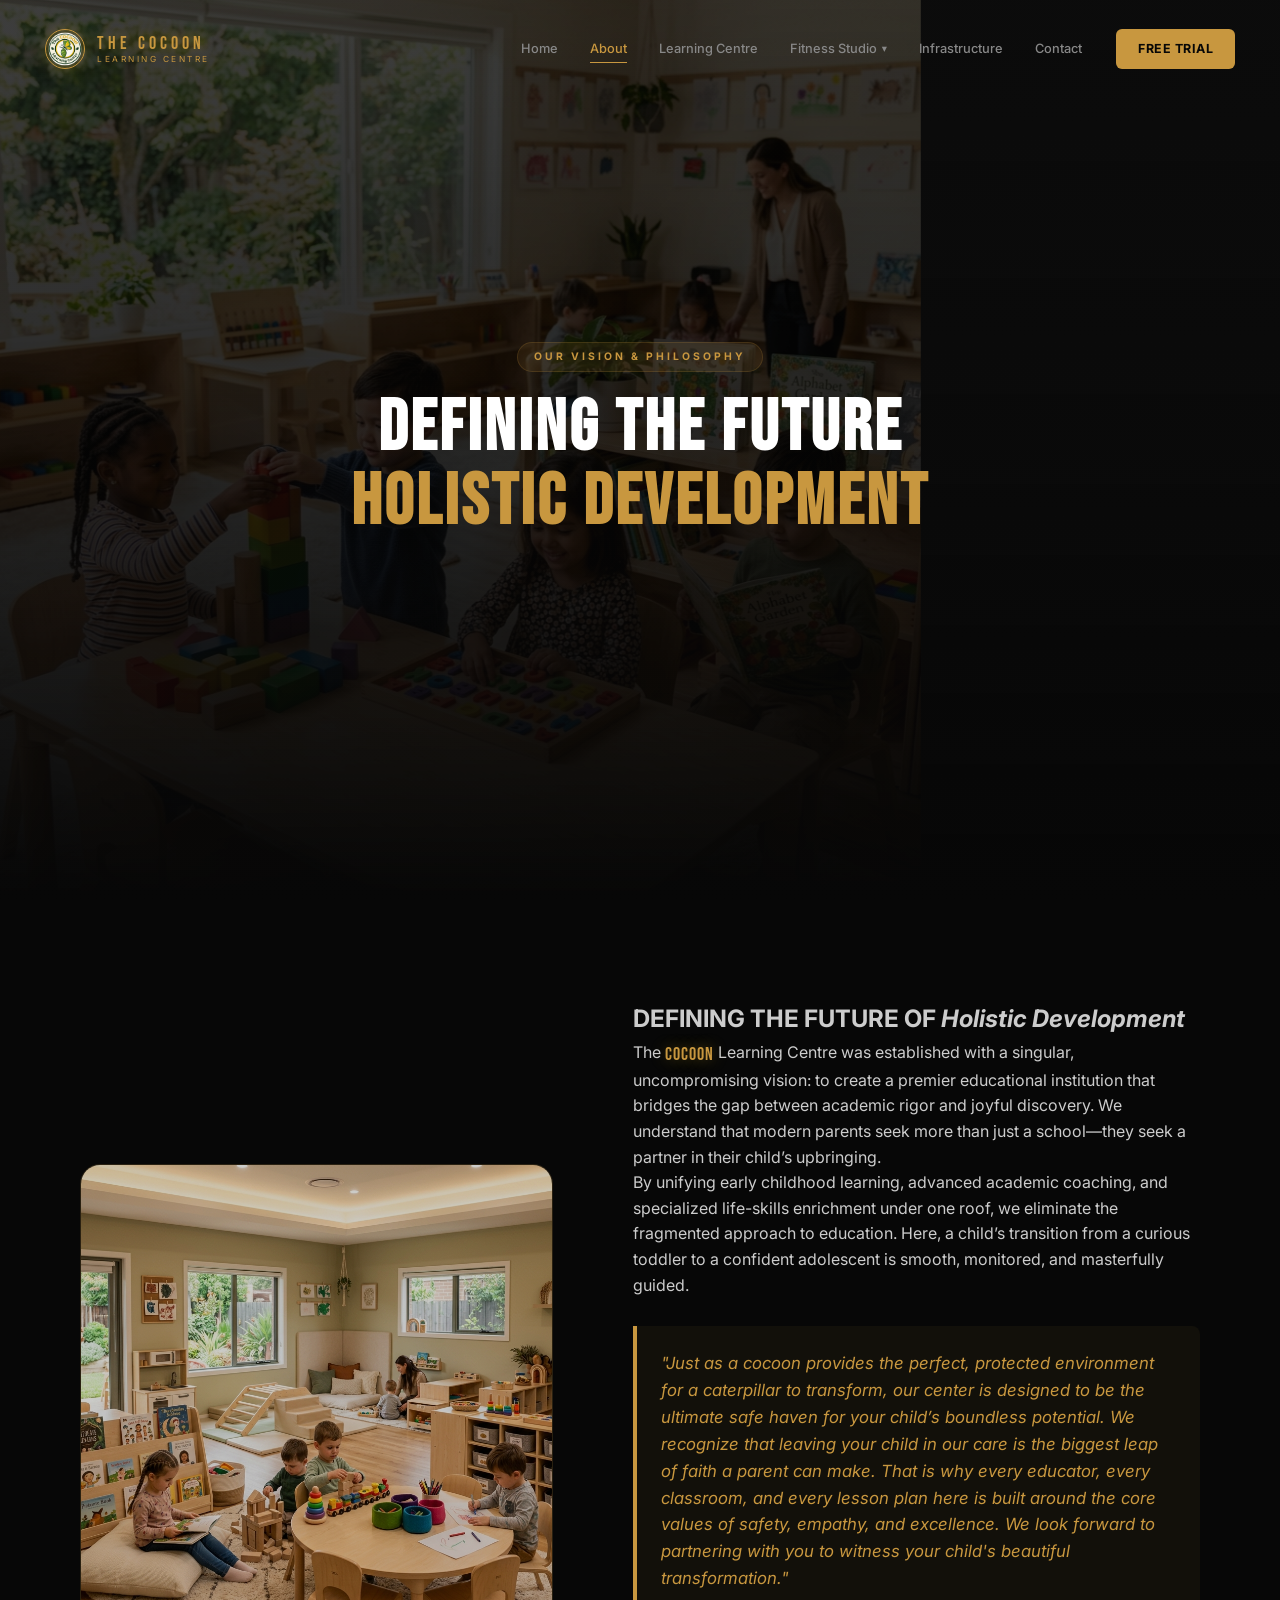
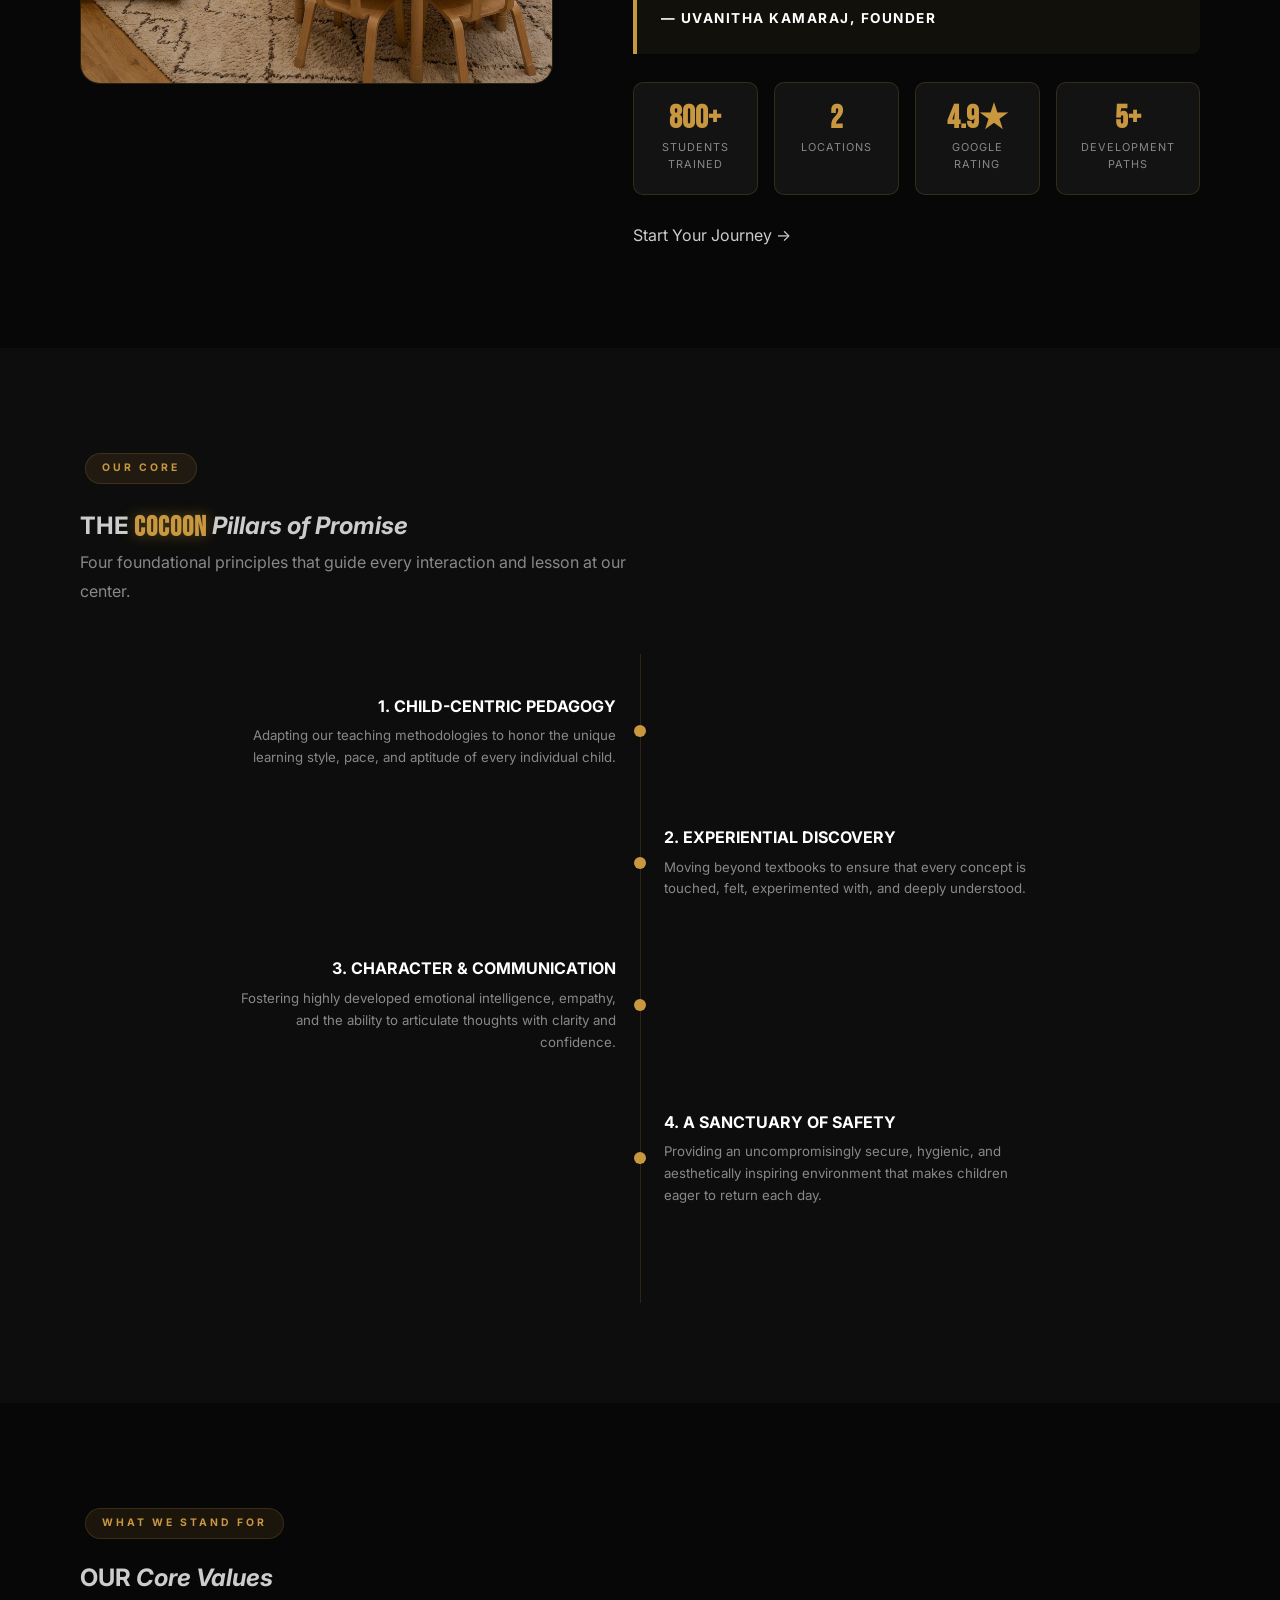
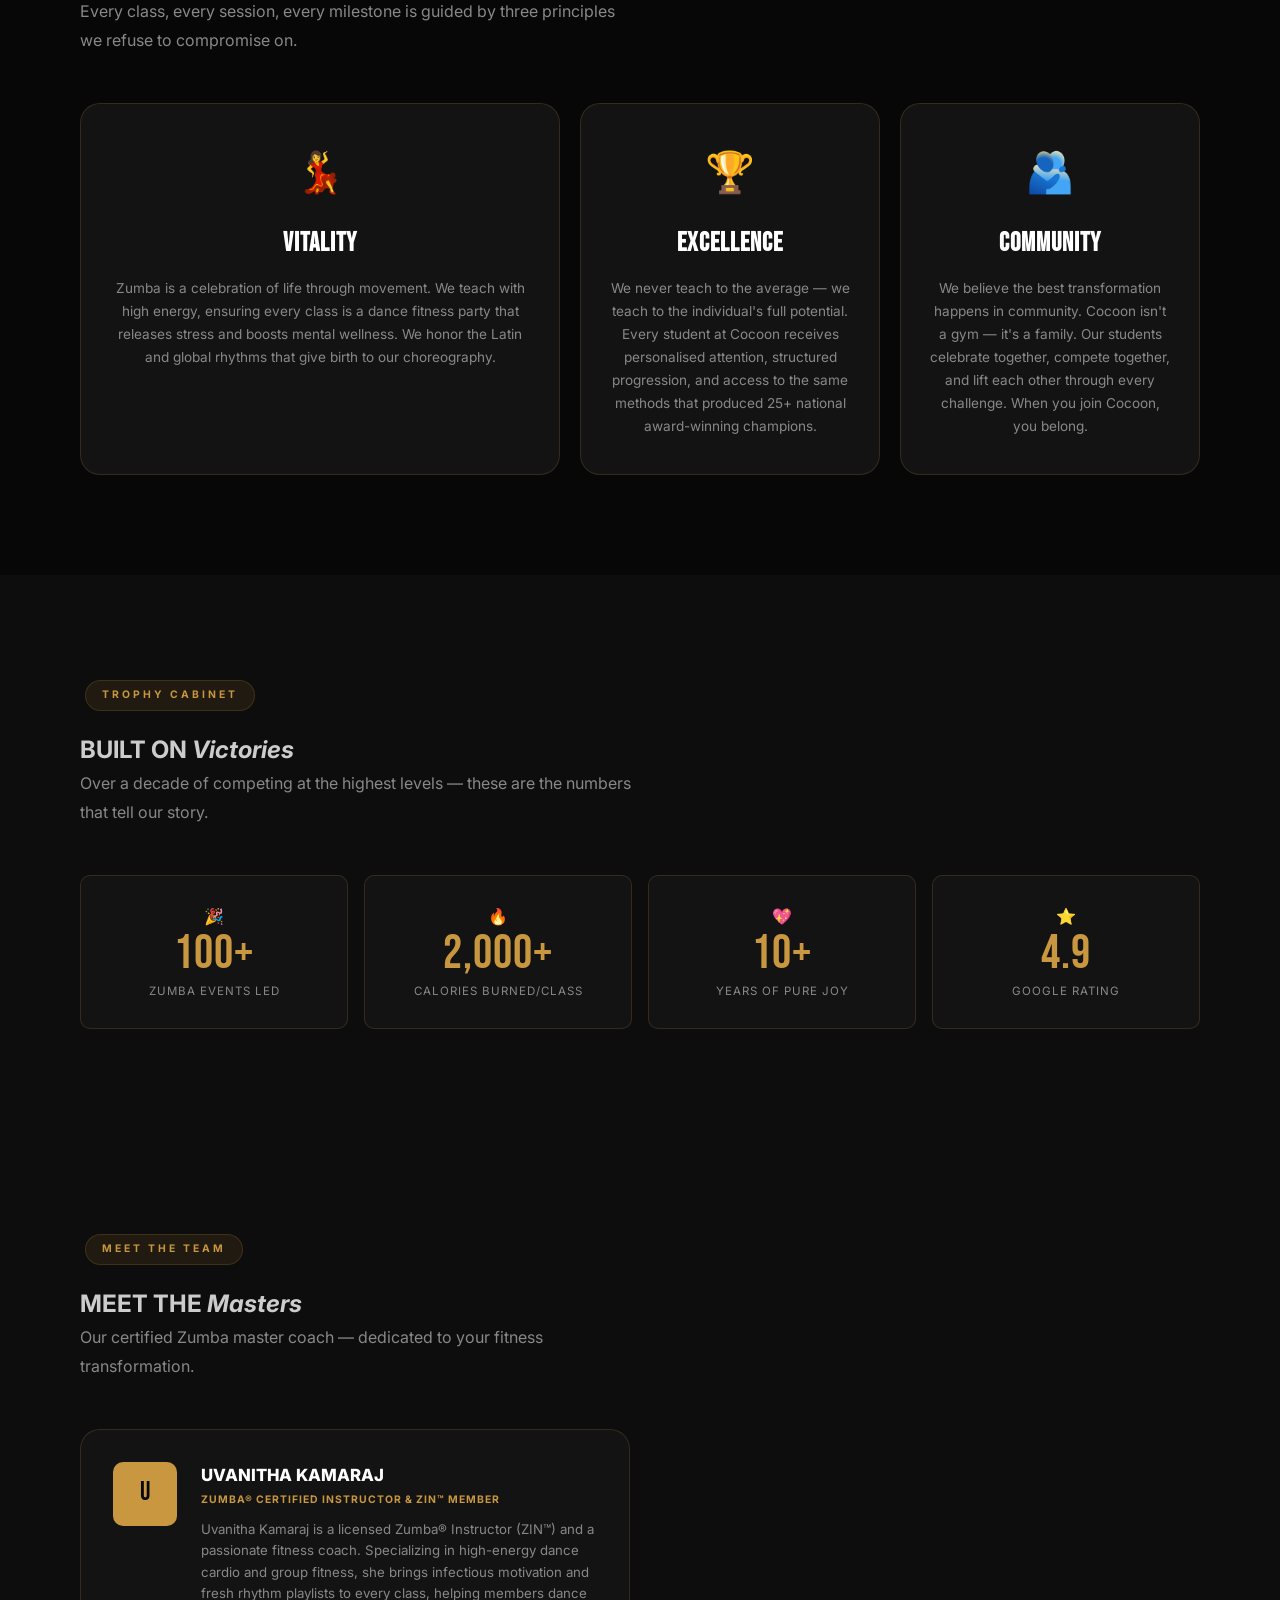
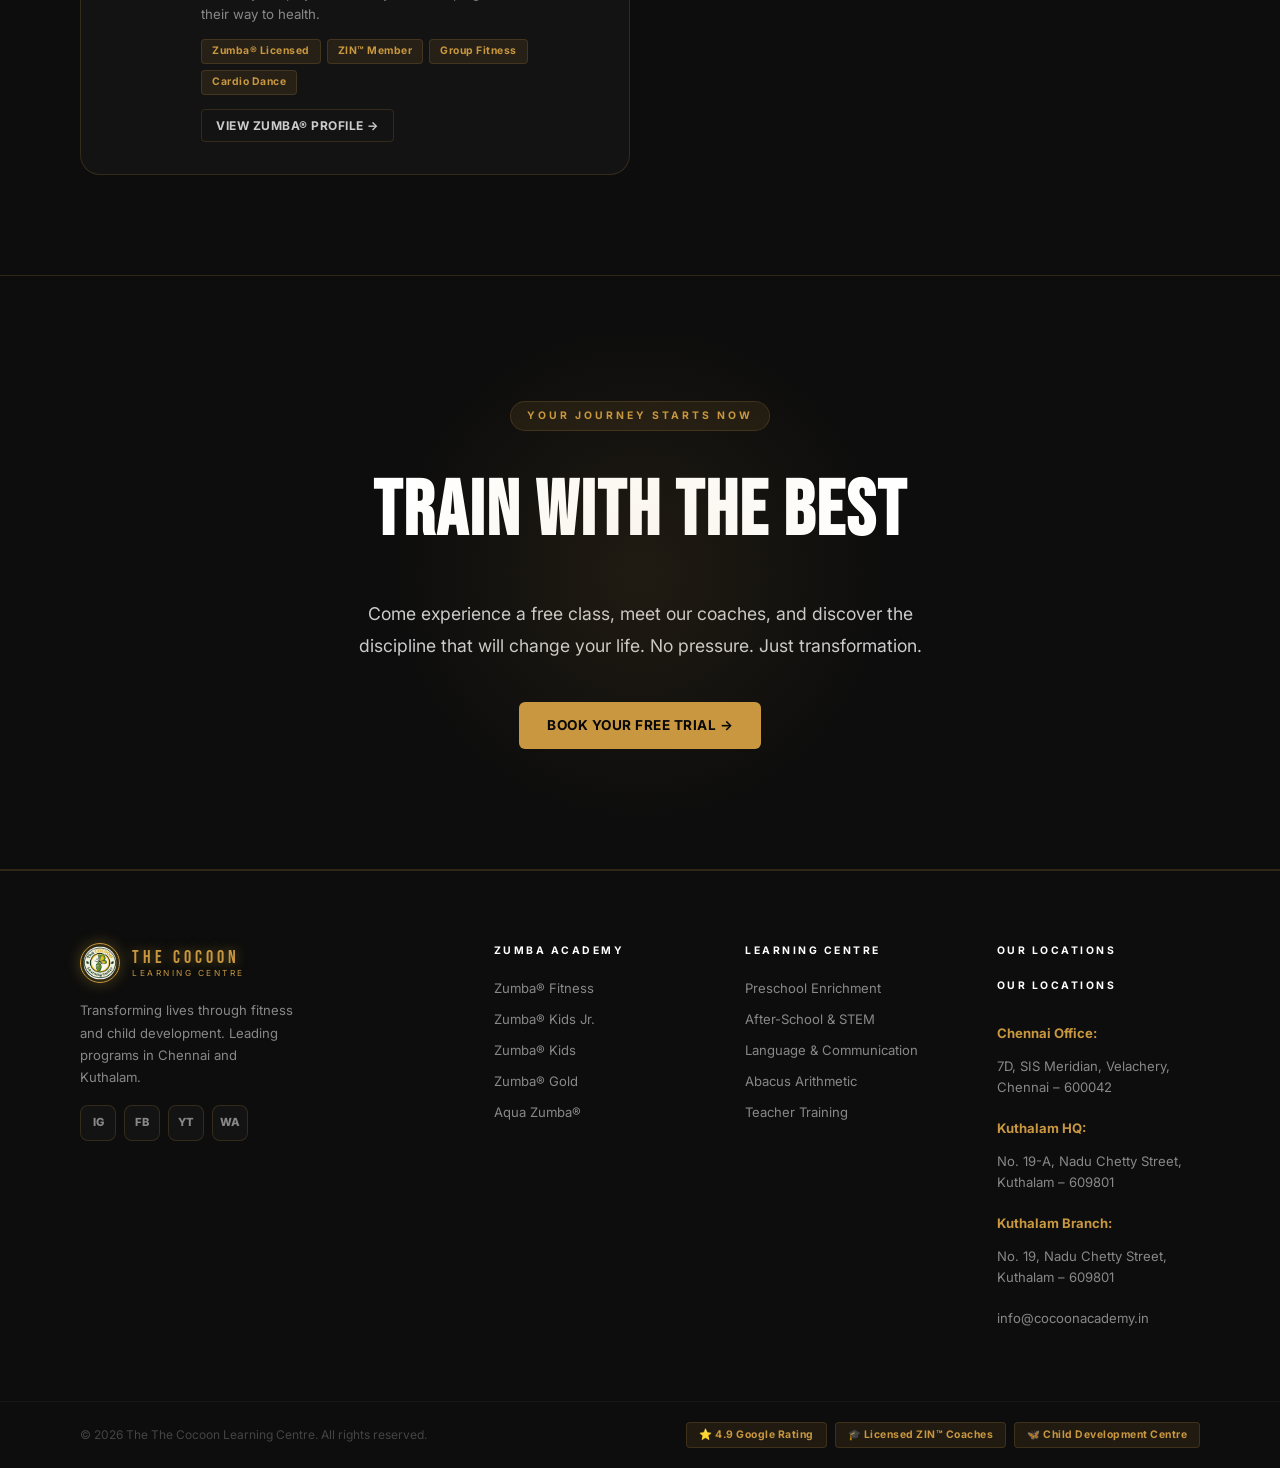
==== about.html @ 56e9fb93 "Add files via upload" ====
<!DOCTYPE html>
<html lang="en">
<head>
  <meta charset="UTF-8" />
  <meta name="viewport" content="width=device-width, initial-scale=1.0" />
  <title>About Us — The Cocoon Learning Centre | Our Story &amp; Team</title>
  <meta name="description" content="A decade of child development, preschool excellence, and fitness. Discover the story of The Cocoon Learning Centre — Chennai &amp; Kuthalam's premier training community." />

  <!-- Fonts -->
  <link rel="preconnect" href="https://fonts.googleapis.com" />
  <link rel="preconnect" href="https://fonts.gstatic.com" crossorigin />
  <link href="https://fonts.googleapis.com/css2?family=Bebas+Neue&family=Cormorant+Garamond:ital,wght@0,400;0,500;0,600;1,400;1,500;1,600&family=Inter:wght@300;400;500;600;700&display=swap" rel="stylesheet" />

  <!-- Stylesheet -->
  <link rel="stylesheet" href="style.css" />

  <style>
    /* ---- About-specific overrides ----------------------- */

    /* Timeline left-side text alignment */
    .tl-item:nth-child(odd) .tl-body  { text-align: right; }
    .tl-item:nth-child(even) .tl-body { text-align: left;  }
    .tl-item:nth-child(odd) .tl-desc  { margin-left: auto; }

    @media (max-width: 768px) {
      .tl-item:nth-child(odd) .tl-body,
      .tl-item:nth-child(even) .tl-body { text-align: left; }
      .tl-item:nth-child(odd) .tl-desc  { margin-left: 0; }
    }
  </style>
</head>
<body data-page="about">

  <!-- PAGE TRANSITION -->
  <div class="page-transition" id="pageTransition"></div>

  <!-- SCROLL PROGRESS -->
  <div class="scroll-progress" id="scrollProgress"></div>

  <!-- CUSTOM CURSOR -->
  <div id="curOuter"></div>
  <div id="curInner"></div>

  <!-- ===================== NAV ========================== -->
  <nav id="nav">
    <div class="nav-wrap">
      <a href="index.html" class="logo">
        <div class="logo-mark img-mark"><img src="images/logo.jpg" alt="The Cocoon Logo" /></div>
        <div class="logo-words">
          <span class="lw-top">The Cocoon</span>
          <span class="lw-bot">LEARNING CENTRE</span>
        </div>
      </a>
            <ul class="nav-links" id="navLinks">
        <li><a href="index.html" data-page="home">Home</a></li>
        <li><a href="about.html" data-page="about">About</a></li>
        <li><a href="learning.html" data-page="learning">Learning Centre</a></li>
        <li class="nav-dropdown">
          <a href="fitness-studio.html" data-page="fitness-studio" class="dropdown-toggle">Fitness Studio <span class="arrow">&#9662;</span></a>
          <ul class="dropdown-menu">
            <li><a href="schedule.html" data-page="schedule">Schedule</a></li>
            <li><a href="pricing.html" data-page="pricing">Pricing</a></li>
          </ul>
        </li>
        <li><a href="infrastructure.html" data-page="infrastructure">Infrastructure</a></li>
        <li><a href="contact.html" data-page="contact">Contact</a></li>
      </ul>
      <div class="nav-right">
        <a href="contact.html" class="btn-primary nav-cta">Free Trial</a>
        <button class="hamburger" id="hamburger" aria-label="Menu">
          <span></span><span></span><span></span>
        </button>
      </div>
    </div>
  </nav>

  <!-- MOBILE DRAWER -->
    <div class="mobile-drawer" id="mobileDrawer">
    <button class="drawer-close" id="drawerClose">&times;</button>
    <ul>
      <li><a href="index.html">Home</a></li>
      <li><a href="about.html">About</a></li>
      <li><a href="learning.html">Learning Centre</a></li>
      <li class="mobile-dropdown">
        <a href="fitness-studio.html" style="pointer-events: none;">Fitness Studio</a>
        <ul class="mobile-submenu">
          <li><a href="schedule.html">&bull; Schedule</a></li>
          <li><a href="pricing.html">&bull; Pricing</a></li>
        </ul>
      </li>
      <li><a href="infrastructure.html">Infrastructure</a></li>
      <li><a href="contact.html">Contact</a></li>
      <li><a href="contact.html" class="drawer-cta">Book Free Trial &rarr;</a></li>
    </ul>
  </div>
  <div class="drawer-overlay" id="nav-drawer-overlay"></div>

  <!-- ===================== PAGE HERO ==================== -->
  <section class="page-hero" aria-label="About page hero">
    <div class="page-hero-bg">
      <img src="images/preschool_class.png" alt="The Cocoon Learning Centre community" loading="eager" />
    </div>
    <div class="page-hero-content">
      <div class="sec-tag" data-reveal>Our Vision & Philosophy</div>
      <h1 class="ph-title" data-reveal data-reveal-delay="1" style="font-size: clamp(2.5rem, 6vw, 4.5rem); margin-bottom: 0;">DEFINING THE FUTURE</h1>
      <h1 class="ph-title" data-reveal data-reveal-delay="2" style="font-size: clamp(2.5rem, 6vw, 4.5rem); font-weight: bold; color: var(--gold); margin-top: 0; text-transform: uppercase;">HOLISTIC DEVELOPMENT</h1>
    </div>
  </section><!-- /page-hero -->

  <!-- ===================== STORY SECTION ================ -->
  <section class="story-section" id="story" aria-label="Our story">
    <div class="wrap">
      <div class="story-grid">

        <!-- Image col -->
        <div class="story-img" data-reveal>
          <img src="images/daycare_safe.png" alt="The Cocoon Learning Centre preschool classroom" />
        </div>

        <!-- Content col -->
        <div class="story-content" data-reveal data-reveal-delay="2">
          <h2>DEFINING THE FUTURE OF <em>Holistic Development</em></h2>
          <p>
            The <span class="cocoon-brand">Cocoon</span> Learning Centre was established with a singular, uncompromising vision: to create a premier educational institution that bridges the gap between academic rigor and joyful discovery. We understand that modern parents seek more than just a school—they seek a partner in their child’s upbringing.
          </p>
          <p>
            By unifying early childhood learning, advanced academic coaching, and specialized life-skills enrichment under one roof, we eliminate the fragmented approach to education. Here, a child’s transition from a curious toddler to a confident adolescent is smooth, monitored, and masterfully guided.
          </p>
          
          <div style="background: rgba(212,175,55,0.05); border-left: 4px solid var(--gold); padding: 24px; margin-top: 28px; border-radius: 0 8px 8px 0;">
            <p style="font-style: italic; color: var(--gold); margin-bottom: 16px; font-size: 1.05rem; line-height: 1.6;">"Just as a cocoon provides the perfect, protected environment for a caterpillar to transform, our center is designed to be the ultimate safe haven for your child’s boundless potential. We recognize that leaving your child in our care is the biggest leap of faith a parent can make. That is why every educator, every classroom, and every lesson plan here is built around the core values of safety, empathy, and excellence. We look forward to partnering with you to witness your child's beautiful transformation."</p>
            <p style="font-weight: 700; color: var(--white); font-size: 0.85rem; letter-spacing: 1.5px; text-transform: uppercase;">&mdash; Uvanitha Kamaraj, Founder</p>
          </div>


          <!-- Mini stats -->
          <div class="story-stat-boxes">
            <div class="story-stat-box">
              <strong>800+</strong>
              <span>Students Trained</span>
            </div>
            <div class="story-stat-box">
              <strong>2</strong>
              <span>Locations</span>
            </div>
            <div class="story-stat-box">
              <strong>4.9★</strong>
              <span>Google Rating</span>
            </div>
            <div class="story-stat-box">
              <strong>5+</strong>
              <span>Development Paths</span>
            </div>
          </div>

          <a href="contact.html" class="story-link">Start Your Journey &rarr;</a>
        </div>

      </div>
    </div>
  </section><!-- /story -->

  <!-- ===================== PILLARS OF PROMISE ===================== -->
  <section class="timeline-section" aria-label="Pillars of Promise">
    <div class="wrap">
      <div class="section-head" data-reveal>
        <div class="sec-tag">Our Core</div>
        <h2>THE <span class="cocoon-brand">Cocoon</span> <em>Pillars of Promise</em></h2>
        <p class="sec-subtitle">Four foundational principles that guide every interaction and lesson at our center.</p>
      </div>

      <div class="timeline" role="list">
        <div class="tl-line" aria-hidden="true"></div>
        <ul>
          <li class="tl-item" role="listitem" data-reveal>
            <div class="tl-dot"></div>
            <div class="tl-content">
              <div class="tl-title">1. CHILD-CENTRIC PEDAGOGY</div>
              <p class="tl-desc">Adapting our teaching methodologies to honor the unique learning style, pace, and aptitude of every individual child.</p>
            </div>
          </li>
          <li class="tl-item" role="listitem" data-reveal data-reveal-delay="1">
            <div class="tl-dot"></div>
            <div class="tl-content">
              <div class="tl-title">2. EXPERIENTIAL DISCOVERY</div>
              <p class="tl-desc">Moving beyond textbooks to ensure that every concept is touched, felt, experimented with, and deeply understood.</p>
            </div>
          </li>
          <li class="tl-item" role="listitem" data-reveal data-reveal-delay="2">
            <div class="tl-dot"></div>
            <div class="tl-content">
              <div class="tl-title">3. CHARACTER &amp; COMMUNICATION</div>
              <p class="tl-desc">Fostering highly developed emotional intelligence, empathy, and the ability to articulate thoughts with clarity and confidence.</p>
            </div>
          </li>
          <li class="tl-item" role="listitem" data-reveal data-reveal-delay="1">
            <div class="tl-dot"></div>
            <div class="tl-content">
              <div class="tl-title">4. A SANCTUARY OF SAFETY</div>
              <p class="tl-desc">Providing an uncompromisingly secure, hygienic, and aesthetically inspiring environment that makes children eager to return each day.</p>
            </div>
          </li>
        </ul>
      </div>
    </div>
  </section><!-- /pillars -->

  <!-- ===================== VALUES ======================= -->
  <section class="values-section" aria-label="Our values">
    <div class="wrap">
      <div class="section-head" data-reveal>
        <div class="sec-tag">What We Stand For</div>
        <h2>OUR <em>Core Values</em></h2>
        <p class="sec-subtitle">Every class, every session, every milestone is guided by three principles we refuse to compromise on.</p>
      </div>

      <div class="values-grid">

        <div class="value-card" data-reveal data-reveal-delay="1">
          <span class="value-icon" aria-hidden="true">💃</span>
          <h3>VITALITY</h3>
          <p>Zumba is a celebration of life through movement. We teach with high energy, ensuring every class is a dance fitness party that releases stress and boosts mental wellness. We honor the Latin and global rhythms that give birth to our choreography.</p>
        </div>

        <div class="value-card" data-reveal data-reveal-delay="2">
          <span class="value-icon" aria-hidden="true">🏆</span>
          <h3>EXCELLENCE</h3>
          <p>We never teach to the average — we teach to the individual's full potential. Every student at Cocoon receives personalised attention, structured progression, and access to the same methods that produced 25+ national award-winning champions.</p>
        </div>

        <div class="value-card" data-reveal data-reveal-delay="3">
          <span class="value-icon" aria-hidden="true">🫂</span>
          <h3>COMMUNITY</h3>
          <p>We believe the best transformation happens in community. Cocoon isn't a gym — it's a family. Our students celebrate together, compete together, and lift each other through every challenge. When you join Cocoon, you belong.</p>
        </div>

      </div>
    </div>
  </section><!-- /values -->

  <!-- ===================== ACHIEVEMENTS ================= -->
  <section class="achievements-section" aria-label="Academy achievements">
    <div class="wrap">
      <div class="section-head" data-reveal>
        <div class="sec-tag">Trophy Cabinet</div>
        <h2>BUILT ON <em>Victories</em></h2>
        <p class="sec-subtitle">Over a decade of competing at the highest levels — these are the numbers that tell our story.</p>
      </div>

      <div class="achievements-grid">

        <div class="ach-tile" data-reveal data-reveal-delay="1">
          <span class="ach-icon" aria-hidden="true">🎉</span>
          <div class="ach-num">100+</div>
          <div class="ach-label">Zumba Events Led</div>
        </div>

        <div class="ach-tile" data-reveal data-reveal-delay="2">
          <span class="ach-icon" aria-hidden="true">🔥</span>
          <div class="ach-num">2,000+</div>
          <div class="ach-label">Calories Burned/Class</div>
        </div>

        <div class="ach-tile" data-reveal data-reveal-delay="3">
          <span class="ach-icon" aria-hidden="true">💖</span>
          <div class="ach-num">10+</div>
          <div class="ach-label">Years of Pure Joy</div>
        </div>

        <div class="ach-tile" data-reveal data-reveal-delay="4">
          <span class="ach-icon" aria-hidden="true">⭐</span>
          <div class="ach-num">4.9</div>
          <div class="ach-label">Google Rating</div>
        </div>

      </div>
    </div>
  </section><!-- /achievements -->

  <!-- ===================== TEAM ========================= -->
  <section class="section team-section" id="coaches" aria-label="Our coaches">
    <div class="wrap">
      <div class="section-head" data-reveal>
        <div class="sec-tag">Meet the Team</div>
        <h2>MEET THE <em>Masters</em></h2>
        <p class="sec-subtitle">Our certified Zumba master coach — dedicated to your fitness transformation.</p>
      </div>

      <div class="team-grid">
        <!-- Coach 1: Uvanitha Kamaraj -->
        <div class="coach-card" data-reveal data-reveal-delay="1">
          <div class="cc-avatar" aria-hidden="true">U</div>
          <div class="cc-body">
            <h4>UVANITHA KAMARAJ</h4>
            <span class="cc-role">Zumba® Certified Instructor &amp; ZIN™ Member</span>
            <p>Uvanitha Kamaraj is a licensed Zumba® Instructor (ZIN™) and a passionate fitness coach. Specializing in high-energy dance cardio and group fitness, she brings infectious motivation and fresh rhythm playlists to every class, helping members dance their way to health.</p>
            <div class="cc-tags">
              <span>Zumba® Licensed</span>
              <span>ZIN™ Member</span>
              <span>Group Fitness</span>
              <span>Cardio Dance</span>
            </div>
            <div style="margin-top: 14px;">
              <a href="https://www.zumba.com/en-US/p/uvan" target="_blank" class="btn-ghost" style="padding: 6px 14px; font-size: 0.75rem; border-radius: 4px; display: inline-flex; align-items: center; gap: 6px; text-decoration: none;">View Zumba® Profile &rarr;</a>
            </div>
          </div>
        </div>
      </div>
    </div>
  </section><!-- /team -->

  <!-- ===================== ABOUT CTA ==================== -->
  <section class="section about-cta text-center" aria-label="Call to action">
    <div class="wrap" data-reveal>
      <div class="sec-tag">Your Journey Starts Now</div>
      <h2>TRAIN WITH THE BEST</h2>
      <p>Come experience a free class, meet our coaches, and discover the discipline that will change your life. No pressure. Just transformation.</p>
      <a href="contact.html" class="btn-primary">Book Your Free Trial &rarr;</a>
    </div>
  </section><!-- /about-cta -->

  <!-- ===================== FOOTER ======================= -->
  <footer class="footer">
    <div class="footer-top">
      <div class="wrap">
        <div class="footer-grid">
          <div class="fg-brand">
            <a href="index.html" class="logo">
              <div class="logo-mark img-mark"><img src="images/logo.jpg" alt="The Cocoon Logo" /></div>
              <div class="logo-words">
                <span class="lw-top">The Cocoon</span>
                <span class="lw-bot">LEARNING CENTRE</span>
              </div>
            </a>
            <p>Transforming lives through fitness and child development. Leading programs in Chennai and Kuthalam.</p>
            <div class="social-links">
              <a href="#" aria-label="Instagram">IG</a>
              <a href="#" aria-label="Facebook">FB</a>
              <a href="#" aria-label="YouTube">YT</a>
              <a href="#" aria-label="WhatsApp">WA</a>
            </div>
          </div>
          <div class="fg-col">
            <h5>Zumba Academy</h5>
            <ul>
              <li><a href="fitness-studio.html">Zumba® Fitness</a></li>
              <li><a href="fitness-studio.html">Zumba® Kids Jr.</a></li>
              <li><a href="fitness-studio.html">Zumba® Kids</a></li>
              <li><a href="fitness-studio.html">Zumba® Gold</a></li>
              <li><a href="fitness-studio.html">Aqua Zumba®</a></li>
            </ul>
          </div>
          <div class="fg-col">
            <h5>Learning Centre</h5>
            <ul>
              <li><a href="learning.html">Preschool Enrichment</a></li>
              <li><a href="learning.html">After-School &amp; STEM</a></li>
              <li><a href="learning.html">Language &amp; Communication</a></li>
              <li><a href="learning.html">Abacus Arithmetic</a></li>
              <li><a href="learning.html">Teacher Training</a></li>
            </ul>
          </div>
          <div class="fg-col">
            <h5>Our Locations</h5>
            <ul>
            <h5>Our Locations</h5>
            <ul>
              <li style="color:var(--gold);font-weight:700;margin-bottom:2px;">Chennai Office:</li>
              <li>7D, SIS Meridian, Velachery, Chennai – 600042</li>
              <li style="color:var(--gold);font-weight:700;margin-top:10px;margin-bottom:2px;">Kuthalam HQ:</li>
              <li>No. 19-A, Nadu Chetty Street, Kuthalam – 609801</li>
              <li style="color:var(--gold);font-weight:700;margin-top:10px;margin-bottom:2px;">Kuthalam Branch:</li>
              <li>No. 19, Nadu Chetty Street, Kuthalam – 609801</li>
              <li style="margin-top:10px;"><a href="mailto:info@cocoonacademy.in">info@cocoonacademy.in</a></li>
            </ul>
            </ul>
          </div>
        </div>
      </div>
    </div>
    <div class="footer-bottom">
      <div class="wrap footer-bottom-inner">
        <p>&copy; <span id="footer-year">2026</span> The The Cocoon Learning Centre. All rights reserved.</p>
        <div class="footer-badges">
          <span>⭐ 4.9 Google Rating</span>
          <span>🎓 Licensed ZIN™ Coaches</span>
          <span>🦋 Child Development Centre</span>
        </div>
      </div>
    </div>
  </footer>

  <!-- BACK TO TOP -->
  <a href="#" class="back-to-top" id="backToTop" aria-label="Back to top">&uarr;</a>

  <!-- SCRIPT -->
  <script src="script.js"></script>
</body>
</html>
---- style.css ----
/* ============================================================
   COCOON TRAINING ACADEMY — COMPLETE DESIGN SYSTEM
   style.css | v2.0
   Fonts: Bebas Neue · Cormorant Garamond · Inter
   ============================================================ */

/* ── 1. GOOGLE FONTS ─────────────────────────────────────── */
@import url('https://fonts.googleapis.com/css2?family=Bebas+Neue&family=Cormorant+Garamond:ital,wght@0,300;0,400;0,600;0,700;1,300;1,400;1,600;1,700&family=Inter:wght@300;400;500;600;700;800;900&display=swap');

/* ── 2. DESIGN TOKENS ────────────────────────────────────── */
:root {
  /* Background scale */
  --bg:  #070707;
  --bg2: #0d0d0d;
  --bg3: #131313;
  --bg4: #191919;
  --bg5: #1f1f1f;

  /* Gold palette */
  --gold:  #C8973F;
  --gold2: #E8B558;
  --gold3: #8B6420;
  --goldt: rgba(200,151,63,0.10);
  --goldb: rgba(200,151,63,0.18);
  --goldg: rgba(200,151,63,0.35);

  /* Neutrals */
  --cream: #F5F0E8;
  --white: #FFFFFF;
  --g1:    #CCCCCC;
  --g2:    #888888;
  --g3:    #444444;

  /* Typography families */
  --ff-display: 'Bebas Neue', sans-serif;
  --ff-serif:   'Cormorant Garamond', Georgia, serif;
  --ff-body:    'Inter', system-ui, sans-serif;

  /* Radii */
  --r:  10px;
  --r2: 20px;

  /* Easings */
  --ease:  cubic-bezier(0.16,1,0.3,1);
  --ease2: cubic-bezier(0.4,0,0.2,1);

  /* Shadows */
  --shadow-sm:   0 2px 8px rgba(0,0,0,0.4);
  --shadow-md:   0 8px 32px rgba(0,0,0,0.5);
  --shadow-lg:   0 24px 64px rgba(0,0,0,0.6);
  --shadow-gold: 0 0 40px rgba(200,151,63,0.25);

  /* Layout */
  --max-w: 1200px;
  --nav-h: 72px;
}

/* ── 3. BASE RESET ───────────────────────────────────────── */
*, *::before, *::after {
  box-sizing: border-box;
  margin: 0;
  padding: 0;
}

html {
  font-size: 16px;
  scroll-behavior: smooth;
  -webkit-text-size-adjust: 100%;
}

body {
  font-family: var(--ff-body);
  background-color: var(--bg);
  color: var(--g1);
  overflow-x: hidden;
  cursor: auto;
  line-height: 1.6;
  -webkit-font-smoothing: antialiased;
  -moz-osx-font-smoothing: grayscale;
}

img {
  display: block;
  max-width: 100%;
  height: 100%;
  object-fit: cover;
}

a {
  text-decoration: none;
  color: inherit;
}

ul, ol { list-style: none; }

button {
  font-family: var(--ff-body);
  cursor: pointer;
}

input, textarea, select {
  font-family: var(--ff-body);
  font-size: 1rem;
  color: var(--white);
}

/* Custom scrollbar */
::-webkit-scrollbar { width: 3px; }
::-webkit-scrollbar-track { background: var(--bg2); }
::-webkit-scrollbar-thumb {
  background: var(--gold);
  border-radius: 2px;
}
::-webkit-scrollbar-thumb:hover { background: var(--gold2); }
* { scrollbar-width: thin; scrollbar-color: var(--gold) var(--bg2); }

::selection {
  background: var(--gold);
  color: var(--bg);
}

/* ── 4. PAGE TRANSITION ──────────────────────────────────── */
.page-transition {
  position: fixed;
  inset: 0;
  background: var(--bg);
  z-index: 10000;
  opacity: 1;
  pointer-events: none;
  transition: opacity 0.5s var(--ease);
}

.page-transition.done {
  opacity: 0;
  pointer-events: none;
}

/* ── 5. SCROLL PROGRESS BAR ─────────────────────────────── */
.scroll-progress {
  position: fixed;
  top: 0;
  left: 0;
  height: 2px;
  width: 0%;
  background: linear-gradient(90deg, var(--gold3), var(--gold), var(--gold2));
  z-index: 9999;
  pointer-events: none;
  box-shadow: 0 0 8px var(--goldb);
}

/* ── 6. CUSTOM CURSOR ────────────────────────────────────── */
#curOuter {
  position: fixed;
  top: 0;
  left: 0;
  width: 36px;
  height: 36px;
  border: 1.5px solid var(--goldb);
  border-radius: 50%;
  pointer-events: none;
  z-index: 9998;
  transform: translate(-50%,-50%);
  opacity: 0;
  transition: width 0.3s var(--ease),
              height 0.3s var(--ease),
              background 0.3s var(--ease),
              border-color 0.3s var(--ease),
              opacity 0.4s var(--ease);
  will-change: left, top;
}

#curInner {
  position: fixed;
  top: 0;
  left: 0;
  width: 5px;
  height: 5px;
  background: var(--gold);
  border-radius: 50%;
  pointer-events: none;
  z-index: 9997;
  transform: translate(-50%,-50%);
  opacity: 0;
  transition: transform 0.1s linear,
              width 0.2s var(--ease),
              height 0.2s var(--ease),
              opacity 0.4s var(--ease);
  will-change: left, top;
}

.cur-visible {
  opacity: 1 !important;
}

body:has(a:hover) #curOuter,
body:has(button:hover) #curOuter {
  width: 56px;
  height: 56px;
  background: var(--goldt);
  border-color: var(--gold);
}

/* ── 7. LAYOUT UTILITIES ─────────────────────────────────── */
.wrap, .disc-inner {
  max-width: var(--max-w);
  margin: 0 auto;
  padding: 0 40px;
}

.section,
.story-section,
.timeline-section,
.values-section,
.achievements-section,
.pricing-section,
.included-section,
.pricing-faq,
.sch-board-section,
.facility-block,
.amenities-section,
.safety-strip,
.facility-intro,
.testi-feature,
.cta-banner,
.discipline-block,
.combo-block,
.classes-faq,
.page-cta {
  padding: 100px 0;
  position: relative;
  z-index: 1;
}

.section.section-sm { padding: 70px 0; }
.section.section-dark { background: var(--bg2); }

.text-center { text-align: center; }
.text-gold   { color: var(--gold); }
.text-white  { color: var(--white); }
.text-g2     { color: var(--g2); }

/* ── 8. SCROLL REVEAL ────────────────────────────────────── */
.reveal {
  opacity: 0;
  transform: translateY(28px);
  transition: opacity 0.7s var(--ease),
              transform 0.7s var(--ease);
  transition-delay: var(--delay, 0s);
}

.reveal.visible {
  opacity: 1;
  transform: none;
}

/* Legacy fade-up support */
.fade-up {
  opacity: 0;
  transform: translateY(28px);
  transition: opacity 0.7s var(--ease),
              transform 0.7s var(--ease);
  transition-delay: var(--d, 0s);
}
.fade-up.in-view {
  opacity: 1;
  transform: none;
}

/* ── 9. TYPOGRAPHY ───────────────────────────────────────── */
.sec-tag {
  display: inline-block;
  padding: 6px 16px;
  border: 1px solid var(--goldb);
  border-radius: 999px;
  background: var(--goldt);
  color: var(--gold);
  font-family: var(--ff-body);
  font-size: 0.65rem;
  font-weight: 700;
  letter-spacing: 3px;
  text-transform: uppercase;
  margin: 5px;
  margin-bottom: 20px;
}

.cocoon-brand {
  font-family: 'Bebas Neue', var(--ff-display);
  color: var(--gold);
  letter-spacing: 1px;
  text-shadow: 0 0 15px rgba(212,175,55,0.4);
  font-size: 1.15em;
  display: inline-block;
  transform: translateY(2px);
}

.sec-title {
  font-family: var(--ff-display);
  font-size: clamp(2.8rem, 5vw, 5.5rem);
  letter-spacing: 2px;
  color: var(--white);
  line-height: 1;
  margin-bottom: 48px;
}

.sec-title em {
  font-family: var(--ff-serif);
  font-style: italic;
  color: var(--gold);
  font-weight: 600;
  letter-spacing: 0;
}

.sec-subtitle {
  font-family: var(--ff-body);
  color: var(--g2);
  font-size: 1rem;
  line-height: 1.8;
  max-width: 560px;
}

.text-center .sec-subtitle,
.map-header .sec-subtitle,
.section-head.text-center .sec-subtitle {
  margin-left: auto;
  margin-right: auto;
  text-align: center;
}

.section-head {
  margin-bottom: 48px;
}

/* ── 10. BUTTONS ─────────────────────────────────────────── */
.btn-primary {
  display: inline-flex;
  align-items: center;
  gap: 10px;
  padding: 13px 28px;
  background: var(--gold);
  color: var(--bg);
  font-family: var(--ff-body);
  font-size: 0.85rem;
  font-weight: 700;
  letter-spacing: 0.5px;
  text-transform: uppercase;
  border-radius: 6px;
  border: none;
  cursor: pointer;
  position: relative;
  overflow: hidden;
  transition: background 0.3s var(--ease),
              transform 0.3s var(--ease),
              box-shadow 0.3s var(--ease);
  white-space: nowrap;
  text-decoration: none;
}

.btn-primary:hover {
  background: var(--gold2);
  transform: translateY(-2px);
  box-shadow: 0 10px 28px var(--goldg);
}

.btn-primary:active {
  transform: translateY(0);
}

.btn-primary svg {
  transition: transform 0.3s var(--ease);
  flex-shrink: 0;
}

.btn-primary:hover svg {
  transform: translateX(4px);
}

/* Ripple */
.btn-primary .ripple,
.btn-ghost .ripple {
  position: absolute;
  border-radius: 50%;
  background: rgba(255,255,255,0.25);
  transform: scale(0);
  animation: rippleAnim 0.6s linear;
  pointer-events: none;
}

@keyframes rippleAnim {
  to { transform: scale(6); opacity: 0; }
}

.btn-ghost {
  display: inline-flex;
  align-items: center;
  gap: 10px;
  padding: 13px 28px;
  background: transparent;
  color: var(--g1);
  font-family: var(--ff-body);
  font-size: 0.85rem;
  font-weight: 700;
  letter-spacing: 0.5px;
  text-transform: uppercase;
  border-radius: 6px;
  border: 1px solid var(--goldb);
  cursor: pointer;
  position: relative;
  overflow: hidden;
  transition: background 0.3s var(--ease),
              border-color 0.3s var(--ease),
              color 0.3s var(--ease),
              transform 0.3s var(--ease);
  text-decoration: none;
}

.btn-ghost:hover {
  background: var(--goldt);
  border-color: var(--gold);
  color: var(--gold);
  transform: translateY(-2px);
}

/* ── 11. NAVIGATION ──────────────────────────────────────── */
#nav {
  position: fixed;
  top: 0;
  left: 0;
  right: 0;
  z-index: 1000;
  padding: 24px 0;
  transition: background 0.4s var(--ease),
              backdrop-filter 0.4s var(--ease),
              border-color 0.4s var(--ease),
              padding 0.4s var(--ease);
  border-bottom: 1px solid transparent;
  margin: 5px;
}

#nav.scrolled {
  background: rgba(7,7,7,0.90);
  backdrop-filter: blur(20px) saturate(160%);
  -webkit-backdrop-filter: blur(20px) saturate(160%);
  padding: 14px 0;
  border-bottom-color: var(--goldb);
  box-shadow: 0 4px 40px rgba(0,0,0,0.5);
}

.nav-wrap {
  max-width: 1280px;
  margin: 0 auto;
  padding: 0 40px;
  display: flex;
  align-items: center;
}

/* Logo */
.logo {
  display: flex;
  align-items: center;
  gap: 12px;
  text-decoration: none;
  flex-shrink: 0;
}

.logo-mark {
  width: 40px;
  height: 40px;
  background: var(--gold);
  border-radius: 8px;
  display: flex;
  align-items: center;
  justify-content: center;
  font-family: var(--ff-display);
  font-size: 1.5rem;
  color: var(--bg);
  flex-shrink: 0;
  transition: transform 0.3s var(--ease), box-shadow 0.3s var(--ease);
}
.logo-mark.img-mark {
  background: rgba(212,175,55,0.1) !important;
  border-radius: 50% !important;
  border: 1.5px solid var(--gold) !important;
  box-shadow: 0 0 15px rgba(212,175,55,0.3), inset 0 0 10px rgba(212,175,55,0.2) !important;
  padding: 4px;
  overflow: hidden;
  display: flex;
  align-items: center;
  justify-content: center;
}
.logo-mark.img-mark img {
  width: 100%;
  height: 100%;
  border-radius: 50%;
  object-fit: cover;
  transform: scale(1.1); /* Zoom slightly to remove native white space if any */
}


.logo:hover .logo-mark {
  transform: scale(1.05) rotate(-3deg);
  box-shadow: 0 4px 20px var(--goldg);
}

.logo-words {
  display: flex;
  flex-direction: column;
  line-height: 1;
}

.lw-top {
  font-family: var(--ff-display);
  font-size: 1.1rem;
  letter-spacing: 4px;
  color: var(--gold);
  text-shadow: 0 0 12px rgba(212,175,55,0.5);
}

.lw-bot {
  font-size: 0.52rem;
  color: var(--gold);
  letter-spacing: 2.5px;
  text-transform: uppercase;
  margin-top: 2px;
}

/* Nav links list */
.nav-links {
  display: flex;
  align-items: center;
  gap: 4px;
  margin-left: auto;
  list-style: none;
}

.nav-links a {
  display: block;
  padding: 8px 14px;
  font-size: 0.8rem;
  font-weight: 500;
  color: var(--g2);
  border-radius: 6px;
  transition: color 0.3s var(--ease);
  position: relative;
  text-decoration: none;
}

.nav-links a::after {
  content: '';
  position: absolute;
  bottom: 4px;
  left: 14px;
  right: 14px;
  height: 1px;
  background: var(--gold);
  transform: scaleX(0);
  transform-origin: left;
  transition: transform 0.3s var(--ease);
}

.nav-links a:hover,
.nav-links a.active {
  color: var(--white);
}

.nav-links a:hover::after,
.nav-links a.active::after {
  transform: scaleX(1);
}

.nav-links a.active {
  color: var(--gold);
}

/* Nav right group */
.nav-right {
  display: flex;
  align-items: center;
  gap: 16px;
  margin-left: 20px;
}

.nav-cta {
  padding: 10px 22px;
  font-size: 0.78rem;
  border-radius: 6px;
}

/* Hamburger */
.hamburger {
  display: none;
  flex-direction: column;
  gap: 5px;
  background: none;
  border: none;
  cursor: pointer;
  padding: 4px;
}

.hamburger span {
  display: block;
  width: 22px;
  height: 1.5px;
  background: var(--g1);
  border-radius: 2px;
  transition: transform 0.35s var(--ease),
              opacity 0.3s,
              width 0.3s;
  transform-origin: center;
}

.hamburger.open span:nth-child(1) {
  transform: translateY(6.5px) rotate(45deg);
}
.hamburger.open span:nth-child(2) {
  opacity: 0;
  width: 0;
}
.hamburger.open span:nth-child(3) {
  transform: translateY(-6.5px) rotate(-45deg);
}

/* Mobile drawer */
.mobile-drawer {
  position: fixed;
  top: 0;
  right: 0;
  bottom: 0;
  width: 300px;
  z-index: 999;
  background: var(--bg3);
  border-left: 1px solid var(--goldb);
  padding: 80px 32px 40px;
  transform: translateX(100%);
  transition: transform 0.4s var(--ease);
  overflow-y: auto;
}

.mobile-drawer.open {
  transform: translateX(0);
}

.drawer-close {
  position: absolute;
  top: 20px;
  right: 24px;
  background: none;
  border: none;
  color: var(--g2);
  font-size: 1.5rem;
  cursor: pointer;
  line-height: 1;
  transition: color 0.3s;
}

.drawer-close:hover { color: var(--gold); }

.mobile-drawer ul { list-style: none; }

.mobile-drawer a {
  display: block;
  padding: 14px 0;
  border-bottom: 1px solid rgba(255,255,255,0.04);
  color: var(--g2);
  font-size: 1rem;
  font-weight: 500;
  transition: color 0.3s, padding-left 0.3s;
  text-decoration: none;
}

.mobile-drawer a:hover { color: var(--gold); padding-left: 8px; }

.mobile-drawer .drawer-cta {
  display: block;
  margin-top: 24px;
  padding: 14px;
  background: var(--gold);
  color: var(--bg);
  text-align: center;
  border-radius: 6px;
  font-weight: 700;
  font-size: 0.9rem;
  border-bottom: none;
  transition: background 0.3s;
}

.mobile-drawer .drawer-cta:hover {
  background: var(--gold2);
  color: var(--bg);
  padding-left: 14px;
}

/* Drawer overlay */
.drawer-overlay {
  position: fixed;
  inset: 0;
  background: rgba(0,0,0,0.7);
  backdrop-filter: blur(4px);
  z-index: 998;
  opacity: 0;
  pointer-events: none;
  transition: opacity 0.4s var(--ease);
}
.drawer-overlay.open {
  opacity: 1;
  pointer-events: all;
}

/* ── 12. PAGE HERO ───────────────────────────────────────── */
.page-hero {
  position: relative;
  height: 100vh;
  min-height: 580px;
  display: flex;
  align-items: center;
  justify-content: center;
  overflow: hidden;
  background-color: var(--bg2);
}

.page-hero-bg {
  position: absolute;
  inset: 0;
  background-size: cover;
  background-position: center;
  background-repeat: no-repeat;
  filter: brightness(0.3);
  transform: scale(1.06);
  transition: transform 8s var(--ease);
  will-change: transform;
}

.page-hero.loaded .page-hero-bg {
  transform: scale(1);
}

.page-hero::after {
  content: '';
  position: absolute;
  inset: 0;
  background: linear-gradient(
    to bottom,
    rgba(7,7,7,0.2) 0%,
    rgba(7,7,7,0.5) 50%,
    var(--bg) 100%
  );
  z-index: 1;
  pointer-events: none;
}

.page-hero-content {
  position: relative;
  z-index: 2;
  text-align: center;
  max-width: 800px;
  padding: 0 20px;
}

.ph-title {
  font-family: var(--ff-display);
  font-size: clamp(4rem, 10vw, 10rem);
  color: var(--white);
  letter-spacing: 3px;
  line-height: 1.02;
  margin-bottom: 24px;
  animation: slideUp 0.8s var(--ease) both;
}

.ph-sub {
  font-family: var(--ff-body);
  color: var(--g1);
  font-size: 1.05rem;
  line-height: 1.75;
  max-width: 600px;
  margin: 0 auto;
  animation: slideUp 0.8s var(--ease) 0.2s both;
}

@keyframes slideUp {
  from { opacity: 0; transform: translateY(40px); }
  to   { opacity: 1; transform: translateY(0); }
}

/* Scroll cue on page hero */
.page-hero-scroll-cue {
  position: absolute;
  bottom: 40px;
  left: 50%;
  transform: translateX(-50%);
  text-align: center;
  z-index: 2;
}

.hero-scroll-line {
  width: 1px;
  height: 48px;
  background: linear-gradient(to bottom, var(--gold), transparent);
  margin: 0 auto;
  animation: lineGrow 2s ease-in-out infinite;
}

@keyframes lineGrow {
  0%, 100% { opacity: 0.3; transform: scaleY(1); }
  50% { opacity: 1; transform: scaleY(0.6); }
}

/* ── 13. HOME HERO ───────────────────────────────────────── */
.hero {
  min-height: 100vh;
  display: grid;
  grid-template-columns: 1fr 1fr;
  gap: 60px;
  align-items: center;
  padding: 140px 80px 80px;
  position: relative;
  z-index: 1;
}

.hero-content {
  display: flex;
  flex-direction: column;
}

.hero-eyebrow {
  display: flex;
  align-items: center;
  gap: 8px;
  font-size: 0.68rem;
  color: var(--gold);
  letter-spacing: 3px;
  text-transform: uppercase;
  margin-bottom: 28px;
}

.pulse-dot {
  width: 7px;
  height: 7px;
  border-radius: 50%;
  background: var(--gold);
  flex-shrink: 0;
  animation: pulse 2s ease-in-out infinite;
}

@keyframes pulse {
  0%, 100% { box-shadow: 0 0 0 0 var(--goldg); }
  50%       { box-shadow: 0 0 0 8px transparent; }
}

.hero-title {
  display: flex;
  flex-direction: column;
  margin-bottom: 28px;
}

.ht-line {
  font-family: var(--ff-display);
  font-size: clamp(4rem, 8vw, 9rem);
  line-height: 1.02;
  letter-spacing: 2px;
  color: var(--white);
  overflow: hidden;
}

.ht-line em {
  font-family: var(--ff-serif);
  font-style: italic;
  color: var(--gold);
  font-size: clamp(3.5rem, 7vw, 8rem);
}

.ht-1 { animation: slideUp 0.8s var(--ease) 0.1s both; }
.ht-2 { animation: slideUp 0.8s var(--ease) 0.25s both; }
.ht-3 { animation: slideUp 0.8s var(--ease) 0.4s both; }

.hero-sub {
  color: var(--g2);
  font-size: 1rem;
  line-height: 1.8;
  max-width: 440px;
  margin-bottom: 36px;
  animation: slideUp 0.8s var(--ease) 0.55s both;
}

.hero-ctas {
  display: flex;
  gap: 14px;
  flex-wrap: wrap;
  margin-bottom: 48px;
  animation: slideUp 0.8s var(--ease) 0.7s both;
}

.hero-stats {
  display: flex;
  align-items: center;
  gap: 24px;
  animation: slideUp 0.8s var(--ease) 0.85s both;
}

.hs-item { text-align: center; }

.hs-val {
  font-family: var(--ff-display);
  font-size: 2.2rem;
  color: var(--gold);
  letter-spacing: 1px;
  line-height: 1;
}

.hs-label {
  font-size: 0.65rem;
  color: var(--g3);
  text-transform: uppercase;
  letter-spacing: 1.5px;
  margin-top: 4px;
}

.hs-sep {
  width: 1px;
  height: 36px;
  background: var(--goldb);
}

/* Hero visual */
.hero-visual {
  position: relative;
  height: 540px;
}

.hv-main {
  position: absolute;
  top: 0;
  left: 0;
  width: 68%;
  height: 70%;
  border-radius: var(--r2);
  overflow: hidden;
  border: 1px solid var(--goldb);
  animation: floatA 8s ease-in-out infinite;
}

.hv-side {
  position: absolute;
  bottom: 0;
  right: 0;
  width: 58%;
  height: 60%;
  border-radius: var(--r2);
  overflow: hidden;
  border: 1px solid var(--goldb);
  animation: floatB 8s ease-in-out infinite 2s;
}

@keyframes floatA {
  0%, 100% { transform: translateY(0); }
  50%       { transform: translateY(-12px); }
}

@keyframes floatB {
  0%, 100% { transform: translateY(-12px); }
  50%       { transform: translateY(0); }
}

.hv-badge {
  position: absolute;
  top: 16px;
  right: -16px;
  background: var(--gold);
  border-radius: var(--r);
  padding: 16px 20px;
  text-align: center;
  box-shadow: 0 8px 32px var(--goldg);
  z-index: 3;
}

.hv-badge strong {
  font-family: var(--ff-display);
  font-size: 2rem;
  color: var(--bg);
  display: block;
  line-height: 1;
}

.hv-badge span {
  font-size: 0.62rem;
  color: rgba(7,7,7,0.7);
  font-weight: 700;
  text-transform: uppercase;
  letter-spacing: 0.5px;
}

.hero-scroll-cue {
  position: absolute;
  bottom: 40px;
  left: 50%;
  transform: translateX(-50%);
  text-align: center;
  z-index: 2;
}

/* ── 14. MARQUEE STRIP ───────────────────────────────────── */
.marquee-strip {
  position: relative;
  overflow: hidden;
  padding: 20px 0;
  background: var(--bg2);
  border-top: 1px solid var(--goldb);
  border-bottom: 1px solid var(--goldb);
  /* Premium edge fades */
  mask-image: linear-gradient(to right, transparent, #000 12%, #000 88%, transparent);
  -webkit-mask-image: linear-gradient(to right, transparent, #000 12%, #000 88%, transparent);
}

.marquee-track {
  display: flex;
  align-items: center;
  gap: 48px;
  width: max-content;
  animation: marqueeScroll 25s linear infinite;
}

.marquee-track:hover,
.marquee-strip:hover .marquee-track {
  animation-play-state: paused;
}

.mt-text {
  font-family: var(--ff-display);
  font-size: 1.8rem;
  font-weight: 400;
  letter-spacing: 3px;
  text-transform: uppercase;
  color: var(--white);
  white-space: nowrap;
  transition: color 0.3s;
}

.marquee-track:hover .mt-text {
  color: var(--gold2);
}

.mt-sep {
  color: var(--gold);
  font-size: 1rem;
  display: inline-flex;
  align-items: center;
  user-select: none;
}

/* Duplicate for seamless loop */
.marquee-track::after {
  content: attr(data-dup);
}

@keyframes marqueeScroll {
  0%   { transform: translateX(0); }
  100% { transform: translateX(-50%); }
}

.tagline-strip {
  background: var(--bg3);
  border-top: 1px solid var(--goldb);
  border-bottom: 1px solid var(--goldb);
  padding: 32px 0;
  position: relative;
  z-index: 2;
}

.tagline-text {
  font-family: var(--ff-serif);
  font-style: italic;
  font-size: 1.35rem;
  color: var(--gold2);
  letter-spacing: 0.5px;
  line-height: 1.5;
  margin: 0;
}

/* ── 15. DISCIPLINES SECTION (HOME) ──────────────────────── */
.disciplines-section {
  overflow: hidden;
  padding-top: 140px;
  padding-bottom: 0;
}

.disc-panels {
  display: grid;
  grid-template-columns: 1.6fr 1fr 1fr;
  height: 650px;
}


/* ── Disc Badge & Panel Rebranding Accents ── */
.disc-badge {
  display: inline-block;
  font-family: var(--ff-body);
  font-size: 0.7rem;
  font-weight: 800;
  letter-spacing: 2px;
  text-transform: uppercase;
  padding: 6px 14px;
  border-radius: 4px;
  margin-bottom: 16px;
  width: fit-content;
}
.disc-badge.primary-badge {
  background: rgba(76, 175, 80, 0.15);
  color: #81c784;
  border: 1px solid rgba(76, 175, 80, 0.3);
}
.disc-badge.secondary-badge {
  background: rgba(200, 151, 63, 0.15);
  color: var(--gold2);
  border: 1px solid var(--goldb);
}
.disc-panel.disc-learning .disc-desc {
  max-width: 480px;
}

.disc-panel {
  position: relative;
  overflow: hidden;
  cursor: pointer;
  display: flex;
  flex-direction: column;
  justify-content: flex-end;
}

.disc-panel-bg {
  position: absolute;
  inset: 0;
}

.disc-panel-bg img {
  width: 100%;
  height: 100%;
  object-fit: cover;
  filter: brightness(0.3);
  transition: filter 0.6s var(--ease), transform 0.6s var(--ease);
}

.disc-panel:hover .disc-panel-bg img {
  filter: brightness(0.5);
  transform: scale(1.04);
}

.disc-content {
  position: relative;
  z-index: 2;
  padding: 48px;
  background: linear-gradient(to top, var(--bg) 20%, transparent 100%);
}

.disc-num {
  font-family: var(--ff-display);
  font-size: 5rem;
  color: rgba(255,255,255,0.05);
  line-height: 1;
  margin-bottom: 4px;
}

.disc-title {
  font-family: var(--ff-display);
  font-size: 2.2rem;
  letter-spacing: 1px;
  color: var(--white);
  margin-bottom: 12px;
}

.disc-desc {
  font-size: 0.88rem;
  color: var(--g1);
  line-height: 1.7;
  margin-bottom: 20px;
  max-width: 360px;
}

.disc-list { margin-bottom: 24px; }

.disc-list li {
  font-size: 0.82rem;
  color: var(--g2);
  padding: 7px 0 7px 16px;
  border-bottom: 1px solid rgba(255,255,255,0.04);
  position: relative;
}

.disc-list li::before {
  content: '◆';
  color: var(--gold);
  font-size: 0.4rem;
  position: absolute;
  left: 0;
  top: 52%;
  transform: translateY(-50%);
}

/* ── 16. STATS BAND ──────────────────────────────────────── */
.stats-band {
  padding: 72px 0;
  background: var(--bg2);
  border-top: 1px solid var(--goldb);
  border-bottom: 1px solid var(--goldb);
  position: relative;
  overflow: hidden;
}

.stats-band::before {
  content: '';
  position: absolute;
  inset: 0;
  background: radial-gradient(ellipse at center, var(--gold), transparent 70%);
  opacity: 0.05;
  pointer-events: none;
}

.sb-inner {
  max-width: 1000px;
  margin: 0 auto;
  padding: 0 40px;
  display: flex;
  justify-content: space-around;
  align-items: center;
  flex-wrap: wrap;
  gap: 40px;
}

.sb-item { text-align: center; }

.sb-val {
  font-family: var(--ff-display);
  font-size: 4.5rem;
  letter-spacing: 2px;
  color: var(--gold);
  line-height: 1;
}

.sb-label {
  font-size: 0.68rem;
  color: var(--g2);
  text-transform: uppercase;
  letter-spacing: 2px;
  margin-top: 6px;
}

.sb-sep {
  width: 1px;
  height: 56px;
  background: var(--goldb);
}

/* ── 17. TESTIMONIAL FEATURE ─────────────────────────────── */
.testi-feature {
  text-align: center;
  padding: 100px 40px;
  background: var(--bg);
}

.tf-quote-mark {
  font-family: var(--ff-serif);
  font-size: 12rem;
  line-height: 0;
  color: var(--gold);
  opacity: 0.06;
  margin-bottom: 24px;
  display: block;
  user-select: none;
}

.tf-text {
  font-family: var(--ff-serif);
  font-style: italic;
  font-size: clamp(1.3rem, 2.5vw, 2rem);
  color: var(--g1);
  line-height: 1.7;
  max-width: 800px;
  margin: 0 auto 40px;
}

.tf-author {
  display: flex;
  align-items: center;
  gap: 14px;
  justify-content: center;
}

.tf-av {
  width: 48px;
  height: 48px;
  border-radius: 50%;
  background: var(--gold);
  color: var(--bg);
  font-weight: 800;
  display: flex;
  align-items: center;
  justify-content: center;
  font-size: 1rem;
  flex-shrink: 0;
}

.tf-name strong {
  display: block;
  font-size: 0.9rem;
  color: var(--white);
  font-weight: 700;
}

.tf-name span {
  font-size: 0.75rem;
  color: var(--g2);
}

.tf-stars {
  color: var(--gold);
  letter-spacing: 3px;
  font-size: 0.85rem;
}

/* ── 18. CTA BANNER ──────────────────────────────────────── */
.cta-banner {
  position: relative;
  padding: 120px 40px;
  text-align: center;
  overflow: hidden;
}

.cta-banner-bg {
  position: absolute;
  inset: 0;
}

.cta-banner-bg img {
  width: 100%;
  height: 100%;
  object-fit: cover;
  filter: brightness(0.15);
}

.cta-banner-content {
  position: relative;
  z-index: 2;
}

.cta-banner p {
  font-size: 1.1rem;
  color: var(--g1);
  max-width: 600px;
  margin: 0 auto 32px;
  line-height: 1.6;
}

.cta-fine {
  display: block;
  font-size: 0.8rem;
  color: var(--g2);
  margin-top: 20px;
}


.cta-banner h2 {
  font-family: var(--ff-display);
  font-size: clamp(2.5rem, 5vw, 5rem);
  color: var(--white);
  letter-spacing: 2px;
  margin-bottom: 20px;
}

.cta-small {
  font-size: 0.78rem;
  color: var(--g3);
  margin-top: 20px;
}

/* ── 19. STORY SECTION ───────────────────────────────────── */
.story-section {
  background: var(--bg);
}

.story-grid {
  display: grid;
  grid-template-columns: 1fr 1.2fr;
  gap: 80px;
  align-items: center;
}

.story-img {
  position: relative;
  height: 520px;
  border-radius: var(--r2);
  overflow: hidden;
  border: 1px solid var(--goldb);
}

.story-img img {
  width: 100%;
  height: 100%;
  object-fit: cover;
  filter: brightness(0.8);
}

.story-stat-boxes {
  display: flex;
  gap: 16px;
  margin: 28px 0;
}

.story-stat-box {
  background: var(--bg3);
  border: 1px solid var(--goldb);
  border-radius: var(--r);
  padding: 20px 24px;
  text-align: center;
  flex: 1;
}

.story-stat-box strong {
  font-family: var(--ff-display);
  font-size: 2rem;
  color: var(--gold);
  display: block;
  line-height: 1;
}

.story-stat-box span {
  font-size: 0.68rem;
  color: var(--g2);
  text-transform: uppercase;
  letter-spacing: 1px;
  margin-top: 4px;
  display: block;
}

/* ── 20. TIMELINE ────────────────────────────────────────── */
.timeline-section {
  background: var(--bg2);
}

.timeline {
  position: relative;
  max-width: 800px;
  margin: 0 auto;
  padding: 40px 0;
}

.timeline::before {
  content: '';
  position: absolute;
  left: 50%;
  top: 0;
  bottom: 0;
  width: 1px;
  background: var(--goldb);
  z-index: 0;
}

.tl-item {
  display: grid;
  grid-template-columns: 1fr 1fr;
  gap: 48px;
  margin-bottom: 56px;
  align-items: start;
  position: relative;
}

.tl-item:nth-child(odd) .tl-content {
  grid-column: 1;
  text-align: right;
}

.tl-item:nth-child(even) .tl-content {
  grid-column: 2;
}

.tl-year {
  display: inline-block;
  background: var(--gold);
  color: var(--bg);
  font-family: var(--ff-display);
  font-size: 1.2rem;
  padding: 4px 16px;
  border-radius: 999px;
  margin-bottom: 8px;
}

.tl-dot {
  position: absolute;
  left: 50%;
  top: 50%;
  width: 12px;
  height: 12px;
  background: var(--gold);
  border-radius: 50%;
  transform: translate(-50%, -50%);
  z-index: 1;
}

.tl-title {
  font-size: 1rem;
  font-weight: 700;
  color: var(--white);
  margin-bottom: 6px;
}

.tl-desc {
  font-size: 0.83rem;
  color: var(--g2);
  line-height: 1.65;
}

/* ── 21. VALUES GRID ─────────────────────────────────────── */
.values-section { background: var(--bg); }

.values-grid {
  display: grid;
  grid-template-columns: 1.6fr 1fr 1fr;
  gap: 20px;
}

.value-card {
  background: var(--bg3);
  border: 1px solid var(--goldb);
  border-radius: var(--r2);
  padding: 36px 28px;
  text-align: center;
  transition: border-color 0.35s, transform 0.35s var(--ease), box-shadow 0.35s;
}

.value-card:hover {
  border-color: var(--gold3);
  transform: translateY(-6px);
  box-shadow: 0 20px 50px rgba(0,0,0,0.5);
}

.value-icon {
  font-size: 2.5rem;
  display: block;
  margin-bottom: 20px;
}

.value-card h3 {
  font-family: var(--ff-display);
  font-size: 1.6rem;
  letter-spacing: 1px;
  color: var(--white);
  margin-bottom: 12px;
}

.value-card p {
  font-size: 0.85rem;
  color: var(--g2);
  line-height: 1.7;
}

/* ── 22. TEAM / COACH CARDS ──────────────────────────────── */
.team-section { background: var(--bg2); }

.team-grid {
  display: grid;
  grid-template-columns: repeat(2, 1fr);
  gap: 20px;
}

.coach-card {
  background: var(--bg3);
  border: 1px solid var(--goldb);
  border-radius: var(--r2);
  padding: 32px;
  display: flex;
  gap: 24px;
  transition: border-color 0.35s, transform 0.35s var(--ease);
}

.coach-card:hover {
  border-color: var(--gold3);
  transform: translateY(-4px);
}

.cc-avatar {
  width: 64px;
  height: 64px;
  border-radius: var(--r);
  background: var(--gold);
  color: var(--bg);
  font-family: var(--ff-display);
  font-size: 1.6rem;
  display: flex;
  align-items: center;
  justify-content: center;
  flex-shrink: 0;
}

.cc-body h4 {
  font-size: 1.05rem;
  font-weight: 800;
  color: var(--white);
  margin-bottom: 4px;
}

.cc-role {
  font-size: 0.65rem;
  font-weight: 700;
  color: var(--gold);
  text-transform: uppercase;
  letter-spacing: 1px;
  display: block;
  margin-bottom: 10px;
}

.cc-body p {
  font-size: 0.83rem;
  color: var(--g2);
  line-height: 1.6;
  margin-bottom: 14px;
}

.cc-tags {
  display: flex;
  flex-wrap: wrap;
  gap: 6px;
}

.cc-tags span {
  padding: 3px 10px;
  background: var(--goldt);
  border: 1px solid var(--goldb);
  border-radius: 4px;
  font-size: 0.65rem;
  font-weight: 700;
  color: var(--gold);
  letter-spacing: 0.5px;
}

/* ── 23. CLASSES PAGE ────────────────────────────────────── */
.disc-filter-tabs {
  display: flex;
  gap: 8px;
  justify-content: center;
  flex-wrap: wrap;
  margin-bottom: 48px;
}

.dft {
  padding: 9px 20px;
  border-radius: 999px;
  background: var(--bg3);
  border: 1px solid var(--goldb);
  color: var(--g2);
  font-size: 0.75rem;
  font-weight: 700;
  letter-spacing: 1px;
  text-transform: uppercase;
  cursor: pointer;
  transition: all 0.3s var(--ease);
}

.dft:hover { color: var(--gold); border-color: var(--gold3); }
.dft.active { background: var(--gold); color: var(--bg); border-color: var(--gold); }

.discipline-block {
  padding: 50px 0;
  position: relative;
}

.discipline-block + .discipline-block {
  border-top: 1px solid var(--goldb);
}

.disc-block-grid {
  display: grid;
  grid-template-columns: 1fr 1.1fr;
  gap: 72px;
  align-items: center;
}

.disc-block-grid.reverse {
  direction: rtl;
}

.disc-block-grid.reverse > * {
  direction: ltr;
}

.disc-block-img {
  height: 480px;
  border-radius: var(--r2);
  overflow: hidden;
  border: 1px solid var(--goldb);
  position: relative;
}

.disc-block-img img {
  width: 100%;
  height: 100%;
  object-fit: cover;
  filter: brightness(0.7);
}

.sub-programs {
  display: grid;
  grid-template-columns: repeat(2, 1fr);
  gap: 14px;
  margin: 28px 0;
}

.sp-card {
  background: var(--bg3);
  border: 1px solid var(--goldb);
  border-radius: var(--r);
  padding: 20px;
  transition: border-color 0.3s, background 0.3s;
}

.sp-card:hover {
  border-color: var(--gold3);
  background: var(--goldt);
}

.sp-icon {
  font-size: 1.6rem;
  margin-bottom: 10px;
  display: block;
}

.sp-name {
  font-size: 0.9rem;
  font-weight: 700;
  color: var(--white);
  margin-bottom: 6px;
}

.sp-desc {
  font-size: 0.78rem;
  color: var(--g2);
  line-height: 1.6;
}

.level-steps {
  display: flex;
  align-items: center;
  gap: 12px;
  margin: 24px 0;
  flex-wrap: wrap;
}

.ls-step {
  background: var(--bg3);
  border: 1px solid var(--goldb);
  border-radius: 999px;
  padding: 8px 18px;
  font-size: 0.75rem;
  font-weight: 700;
  color: var(--g2);
  white-space: nowrap;
  transition: all 0.3s;
}

.ls-step.active {
  background: var(--gold);
  color: var(--bg);
  border-color: var(--gold);
}

.ls-arrow {
  color: var(--g3);
  font-size: 1.2rem;
}

/* ── 24. SCHEDULE PAGE ───────────────────────────────────── */
.day-tabs {
  display: flex;
  gap: 6px;
  flex-wrap: wrap;
  margin-bottom: 32px;
}

.day-tab {
  padding: 9px 20px;
  border-radius: 8px;
  background: var(--bg3);
  border: 1px solid var(--goldb);
  color: var(--g2);
  font-size: 0.75rem;
  font-weight: 700;
  letter-spacing: 1px;
  text-transform: uppercase;
  cursor: pointer;
  transition: all 0.3s var(--ease);
}

.day-tab:hover { color: var(--gold); border-color: var(--gold3); }
.day-tab.active { background: var(--gold); border-color: var(--gold); color: var(--bg); }

/* Legacy day-btn from home page */
.dt {
  padding: 9px 20px;
  border-radius: 8px;
  background: var(--bg3);
  border: 1px solid var(--goldb);
  color: var(--g2);
  font-size: 0.75rem;
  font-weight: 700;
  letter-spacing: 1px;
  text-transform: uppercase;
  cursor: pointer;
  transition: all 0.3s var(--ease);
}

.dt:hover { color: var(--gold); border-color: var(--gold3); }
.dt.active { background: var(--gold); border-color: var(--gold); color: var(--bg); }

.sch-board {
  display: flex;
  flex-direction: column;
  gap: 32px;
}

.sch-slot-head {
  display: flex;
  align-items: center;
  gap: 10px;
  font-size: 0.65rem;
  font-weight: 800;
  letter-spacing: 3px;
  text-transform: uppercase;
  color: var(--g3);
  margin-bottom: 14px;
  padding-bottom: 10px;
  border-bottom: 1px solid var(--goldb);
}

.sch-cards {
  display: grid;
  grid-template-columns: repeat(auto-fill, minmax(230px, 1fr));
  gap: 12px;
}

.sch-card {
  background: var(--bg3);
  border: 1px solid var(--goldb);
  border-radius: var(--r);
  padding: 20px;
  position: relative;
  overflow: hidden;
  animation: scFade 0.4s var(--ease) both;
  transition: transform 0.3s var(--ease), box-shadow 0.3s, border-color 0.3s;
}

.sch-card:hover {
  transform: translateY(-4px);
  box-shadow: 0 12px 36px rgba(0,0,0,0.5);
  border-color: var(--gold3);
}

.sch-card::before {
  content: '';
  position: absolute;
  top: 0;
  left: 0;
  right: 0;
  height: 2px;
}

.sch-card.zumba-card::before {
  background: linear-gradient(90deg, var(--gold), var(--gold2));
}

.sch-card.sil-card::before {
  background: linear-gradient(90deg, var(--gold3), var(--gold));
}

.sch-badge {
  font-size: 0.62rem;
  font-weight: 800;
  letter-spacing: 1.5px;
  text-transform: uppercase;
  margin-bottom: 8px;
  display: block;
}

.zumba-card .sch-badge { color: var(--gold); }
.sil-card   .sch-badge { color: var(--gold3); }

.sch-name {
  font-size: 0.95rem;
  font-weight: 700;
  color: var(--white);
  margin-bottom: 10px;
  line-height: 1.3;
}

.sch-time-row {
  display: flex;
  align-items: center;
  gap: 6px;
  margin-bottom: 6px;
}

.sch-time-val {
  font-size: 0.78rem;
  font-weight: 700;
  color: var(--gold);
}

.sch-time-arr { color: var(--g3); }

.sch-coach {
  font-size: 0.75rem;
  color: var(--g2);
  margin-bottom: 10px;
}

.sch-level {
  display: inline-block;
  padding: 2px 10px;
  background: var(--goldt);
  border: 1px solid var(--goldb);
  border-radius: 4px;
  font-size: 0.62rem;
  font-weight: 700;
  color: var(--gold);
  letter-spacing: 0.5px;
  text-transform: uppercase;
}

@keyframes scFade {
  from { opacity: 0; transform: translateY(14px); }
  to   { opacity: 1; transform: translateY(0); }
}

/* ── 25. PRICING PAGE ────────────────────────────────────── */
.pricing-toggle {
  display: flex;
  border: 1px solid var(--goldb);
  border-radius: 8px;
  overflow: hidden;
  max-width: 360px;
  margin: 0 auto 52px;
}

.pt-btn {
  flex: 1;
  padding: 11px 20px;
  background: transparent;
  border: none;
  color: var(--g2);
  font-size: 0.8rem;
  font-weight: 700;
  cursor: pointer;
  transition: all 0.3s var(--ease);
  font-family: var(--ff-body);
}

.pt-btn:hover { color: var(--gold); }
.pt-btn.active { background: var(--gold); color: var(--bg); }

.pricing-grid {
  display: grid;
  grid-template-columns: 1.6fr 1fr 1fr;
  gap: 20px;
  align-items: center;
}

.price-card {
  background: var(--bg3);
  border: 1px solid var(--goldb);
  border-radius: var(--r2);
  padding: 36px 28px;
  position: relative;
  transition: border-color 0.3s, transform 0.3s var(--ease), box-shadow 0.3s;
}

.price-card:hover {
  border-color: var(--gold3);
  transform: translateY(-6px);
  box-shadow: var(--shadow-lg);
}

.price-card.featured {
  background: linear-gradient(145deg, var(--bg4), rgba(139,100,32,0.08));
  border-color: var(--gold3);
  transform: scale(1.04);
  box-shadow: 0 0 60px var(--goldt);
}

.price-card.featured:hover {
  transform: scale(1.04) translateY(-6px);
}

.pc-badge {
  position: absolute;
  top: -1px;
  left: 50%;
  transform: translateX(-50%);
  background: var(--gold);
  color: var(--bg);
  font-size: 0.6rem;
  font-weight: 800;
  letter-spacing: 1px;
  text-transform: uppercase;
  padding: 5px 18px;
  border-radius: 0 0 8px 8px;
  white-space: nowrap;
}

.pc-icon {
  font-size: 2.2rem;
  margin-bottom: 16px;
  display: block;
}

.pc-name {
  font-family: var(--ff-display);
  font-size: 1.6rem;
  letter-spacing: 1px;
  color: var(--white);
  margin-bottom: 4px;
}

.pc-tagline {
  font-size: 0.75rem;
  color: var(--g2);
  margin-bottom: 20px;
  display: block;
}

.pc-price {
  font-family: var(--ff-display);
  font-size: 3.5rem;
  letter-spacing: 1px;
  color: var(--gold);
  line-height: 1;
  margin-bottom: 4px;
}

.pc-price sup {
  font-size: 1.5rem;
  vertical-align: top;
  margin-top: 8px;
}

.pc-price-period {
  font-size: 0.75rem;
  color: var(--g2);
  margin-bottom: 24px;
  display: block;
}

.pc-features {
  display: flex;
  flex-direction: column;
  margin-bottom: 28px;
}

.pc-features li {
  font-size: 0.83rem;
  color: var(--g2);
  padding: 9px 0 9px 18px;
  border-bottom: 1px solid rgba(255,255,255,0.04);
  position: relative;
}

.pc-features li::before {
  content: '✓';
  position: absolute;
  left: 0;
  color: var(--gold);
  font-weight: 700;
}

/* Pricing FAQ / Accordion */
.pricing-faq { background: var(--bg2); }

.accordion {
  display: flex;
  flex-direction: column;
}

.accordion-item {
  border-bottom: 1px solid var(--goldb);
}

.accordion-trigger {
  display: flex;
  justify-content: space-between;
  align-items: center;
  padding: 20px 0;
  font-size: 0.9rem;
  font-weight: 600;
  color: var(--white);
  cursor: pointer;
  transition: color 0.3s;
  background: transparent;
  border: none;
  width: 100%;
  text-align: left;
  font-family: var(--ff-body);
}

.accordion-trigger:hover { color: var(--gold); }

.accordion-icon {
  color: var(--gold);
  font-size: 1.2rem;
  transition: transform 0.3s var(--ease);
  flex-shrink: 0;
}

.accordion-item.open .accordion-icon {
  transform: rotate(45deg);
}

.accordion-body {
  max-height: 0;
  overflow: hidden;
  transition: max-height 0.4s var(--ease);
}

.accordion-item.open .accordion-body {
  max-height: 300px;
}

.accordion-body p {
  padding-bottom: 20px;
  color: var(--g2);
  font-size: 0.85rem;
  line-height: 1.7;
}

/* Guarantee strip */
.guarantee-strip {
  display: flex;
  border-top: 1px solid var(--goldb);
  border-bottom: 1px solid var(--goldb);
  padding: 36px 0;
  background: var(--bg2);
  flex-wrap: wrap;
}

.guarantee-item {
  flex: 1;
  text-align: center;
  padding: 0 24px;
  border-right: 1px solid var(--goldb);
  min-width: 140px;
}

.guarantee-item:last-child {
  border-right: none;
}

.guarantee-item strong {
  display: block;
  font-family: var(--ff-display);
  font-size: 1.4rem;
  letter-spacing: 1px;
  color: var(--gold);
  margin-bottom: 4px;
}

.guarantee-item span {
  font-size: 0.75rem;
  color: var(--g2);
}

/* ── 26. CONTACT PAGE ────────────────────────────────────── */
/* Trust strip */
.trust-strip {
  display: flex;
  justify-content: center;
  border-top: 1px solid var(--goldb);
  border-bottom: 1px solid var(--goldb);
  padding: 20px;
  background: var(--bg2);
  flex-wrap: wrap;
}

.ts-item {
  display: flex;
  align-items: center;
  gap: 10px;
  padding: 8px 32px;
  border-right: 1px solid var(--goldb);
}

.ts-item:last-child { border-right: none; }

.ts-icon {
  font-size: 1.2rem;
  flex-shrink: 0;
}

.ts-item strong {
  display: block;
  font-size: 0.82rem;
  font-weight: 700;
  color: var(--white);
}

.ts-item span {
  font-size: 0.72rem;
  color: var(--g2);
}

/* Contact section layout */
.contact-section { background: var(--bg); }

.contact-grid {
  display: grid;
  grid-template-columns: 1.2fr 1fr;
  gap: 72px;
  align-items: start;
}

/* Contact form column */
.contact-form-col {}

/* Trial form */
.trial-form {
  display: flex;
  flex-direction: column;
  gap: 14px;
}

.form-row {
  display: grid;
  grid-template-columns: 1fr 1fr;
  gap: 14px;
}

.fg {
  display: flex;
  flex-direction: column;
  gap: 6px;
}

.fg label {
  font-size: 0.65rem;
  font-weight: 700;
  color: var(--g2);
  letter-spacing: 2px;
  text-transform: uppercase;
}

.fg input,
.fg select,
.fg textarea {
  padding: 13px 16px;
  background: var(--bg4);
  border: 1px solid var(--goldb);
  border-radius: 8px;
  color: var(--white);
  font-size: 0.9rem;
  outline: none;
  transition: border-color 0.3s, box-shadow 0.3s;
  width: 100%;
}

.fg input::placeholder,
.fg textarea::placeholder {
  color: var(--g3);
}

.fg input:focus,
.fg select:focus,
.fg textarea:focus {
  border-color: var(--gold);
  box-shadow: 0 0 0 3px var(--goldt);
}

.fg select {
  cursor: pointer;
  appearance: none;
  -webkit-appearance: none;
  background-image: url("data:image/svg+xml,%3Csvg xmlns='http://www.w3.org/2000/svg' width='12' height='8' viewBox='0 0 12 8'%3E%3Cpath d='M1 1l5 5 5-5' stroke='%23888' stroke-width='1.5' fill='none' stroke-linecap='round'/%3E%3C/svg%3E");
  background-repeat: no-repeat;
  background-position: right 16px center;
  padding-right: 40px;
}

.fg select option {
  background: var(--bg3);
  color: var(--white);
}

.fg textarea {
  height: 100px;
  resize: vertical;
  line-height: 1.6;
}

.form-privacy {
  font-size: 0.72rem;
  color: var(--g3);
  text-align: center;
  margin-top: 4px;
}

/* Success state */
.form-success {
  display: none;
  flex-direction: column;
  align-items: center;
  text-align: center;
  padding: 60px 24px;
  animation: fadeIn 0.5s var(--ease) both;
}

@keyframes fadeIn {
  from { opacity: 0; transform: scale(0.96); }
  to   { opacity: 1; transform: scale(1); }
}

.fs-butterfly {
  font-size: 4rem;
  margin-bottom: 20px;
  animation: float 3s ease-in-out infinite;
}

@keyframes float {
  0%, 100% { transform: translateY(0) rotate(-5deg); }
  50%       { transform: translateY(-12px) rotate(5deg); }
}

.fs-heading {
  font-family: var(--ff-display);
  font-size: clamp(2.5rem, 5vw, 4rem);
  letter-spacing: 3px;
  color: var(--gold);
  margin-bottom: 16px;
}

.fs-sub {
  font-size: 1rem;
  color: var(--g1);
  line-height: 1.7;
  max-width: 360px;
  margin-bottom: 24px;
}

.fs-details {
  display: flex;
  flex-direction: column;
  gap: 10px;
  width: 100%;
  max-width: 320px;
}

.fs-detail-item {
  display: flex;
  align-items: center;
  gap: 10px;
  background: var(--bg3);
  border: 1px solid var(--goldb);
  border-radius: var(--r);
  padding: 12px 16px;
  font-size: 0.82rem;
  color: var(--g2);
}

.fs-d-icon { font-size: 1rem; flex-shrink: 0; }

/* Contact info column */
.contact-info-col {}

.contact-info-heading {
  font-family: var(--ff-display);
  font-size: 1.6rem;
  letter-spacing: 2px;
  color: var(--white);
  margin-bottom: 12px;
}

.info-cards {
  display: flex;
  flex-direction: column;
  gap: 14px;
  margin-top: 24px;
}

.info-card {
  display: flex;
  gap: 14px;
  align-items: flex-start;
  background: var(--bg3);
  border: 1px solid var(--goldb);
  border-radius: var(--r);
  padding: 18px 20px;
  transition: border-color 0.3s, transform 0.3s var(--ease);
}

.info-card:hover {
  border-color: var(--gold3);
  transform: translateX(4px);
}

.ic-icon {
  width: 42px;
  height: 42px;
  border-radius: 8px;
  background: var(--goldt);
  border: 1px solid var(--goldb);
  display: flex;
  align-items: center;
  justify-content: center;
  font-size: 1.1rem;
  flex-shrink: 0;
}

.ic-body strong {
  display: block;
  font-size: 0.78rem;
  font-weight: 700;
  color: var(--white);
  margin-bottom: 4px;
  text-transform: uppercase;
  letter-spacing: 0.5px;
}

.ic-body a,
.ic-body p,
.ic-body span {
  font-size: 0.82rem;
  color: var(--g2);
  display: block;
  line-height: 1.5;
}

.ic-body a {
  color: var(--gold);
  text-decoration: none;
  transition: color 0.3s;
}

.ic-body a:hover { color: var(--gold2); }

.ic-link {
  font-size: 0.75rem !important;
  color: var(--gold) !important;
  margin-top: 6px;
  display: inline-block !important;
}

/* Social links in contact */
.contact-social {
  margin-top: 32px;
}

.contact-social-heading {
  font-size: 0.65rem;
  font-weight: 700;
  color: var(--g3);
  letter-spacing: 3px;
  text-transform: uppercase;
  margin-bottom: 14px;
}

.contact-social-links {
  display: flex;
  gap: 8px;
  flex-wrap: wrap;
}

.csocial-link {
  display: flex;
  align-items: center;
  gap: 8px;
  padding: 8px 16px;
  background: var(--bg3);
  border: 1px solid var(--goldb);
  border-radius: 8px;
  text-decoration: none;
  transition: all 0.3s var(--ease);
}

.csocial-link:hover {
  background: var(--goldt);
  border-color: var(--gold);
  transform: translateY(-2px);
}

.csocial-icon {
  font-size: 0.7rem;
  font-weight: 800;
  color: var(--gold);
  letter-spacing: 0.5px;
}

.csocial-name {
  font-size: 0.75rem;
  font-weight: 600;
  color: var(--g2);
  transition: color 0.3s;
}

.csocial-link:hover .csocial-name { color: var(--white); }

.csocial-wa:hover {
  border-color: #25D366;
  background: rgba(37,211,102,0.08);
}

.csocial-wa .csocial-icon { color: #25D366; }
.csocial-wa:hover .csocial-name { color: #25D366; }

/* Quick facts row */
.contact-quick-facts {
  display: flex;
  align-items: center;
  gap: 0;
  margin-top: 28px;
  background: var(--bg3);
  border: 1px solid var(--goldb);
  border-radius: var(--r);
  overflow: hidden;
}

.cqf-item {
  flex: 1;
  text-align: center;
  padding: 16px 12px;
}

.cqf-item strong {
  display: block;
  font-family: var(--ff-display);
  font-size: 1.4rem;
  color: var(--gold);
  letter-spacing: 1px;
  line-height: 1;
}

.cqf-item span {
  font-size: 0.65rem;
  color: var(--g2);
  text-transform: uppercase;
  letter-spacing: 1px;
  margin-top: 4px;
  display: block;
}

.cqf-sep {
  width: 1px;
  height: 40px;
  background: var(--goldb);
  flex-shrink: 0;
}

/* Map section */
.map-section { background: var(--bg2); }

.map-header { text-align: center; }

.map-container {
  border-radius: var(--r2);
  overflow: hidden;
  border: 1px solid var(--goldb);
  height: 360px;
  box-shadow: 0 8px 40px rgba(0,0,0,0.4);
}

.map-container iframe {
  width: 100%;
  height: 100%;
  border: none;
  display: block;
}

.map-address-strip {
  display: flex;
  justify-content: center;
  gap: 40px;
  flex-wrap: wrap;
  margin-top: 24px;
}

.mas-item {
  display: flex;
  align-items: flex-start;
  gap: 8px;
  font-size: 0.82rem;
  color: var(--g2);
}

.mas-icon { font-size: 1rem; }

/* Mini CTA Section */
.mini-cta-section {
  background: var(--bg);
  border-top: 1px solid var(--goldb);
}

.mini-cta-inner {
  max-width: 640px;
  margin: 0 auto;
}

.mini-cta-actions {
  display: flex;
  gap: 14px;
  justify-content: center;
  flex-wrap: wrap;
  margin-bottom: 20px;
}

.mini-cta-note {
  font-size: 0.75rem;
  color: var(--g3);
  text-align: center;
}

/* ── 27. FOOTER ──────────────────────────────────────────── */
.footer-top {
  padding: 72px 0;
  background: var(--bg2);
  border-top: 1px solid var(--goldb);
}

.footer-grid {
  display: grid;
  grid-template-columns: 1.8fr 1fr 1fr 1fr;
  gap: 48px;
}

.fg-brand {
  display: flex;
  flex-direction: column;
  gap: 0;
}

.fg-brand p {
  font-size: 0.82rem;
  color: var(--g2);
  line-height: 1.7;
  max-width: 220px;
  margin-top: 16px;
}

.social-links {
  display: flex;
  gap: 8px;
  margin-top: 16px;
}

.social-links a {
  width: 36px;
  height: 36px;
  border-radius: 8px;
  background: var(--bg3);
  border: 1px solid var(--goldb);
  display: flex;
  align-items: center;
  justify-content: center;
  font-size: 0.7rem;
  font-weight: 800;
  color: var(--g2);
  text-decoration: none;
  transition: background 0.3s, color 0.3s, border-color 0.3s;
}

.social-links a:hover {
  background: var(--gold);
  color: var(--bg);
  border-color: var(--gold);
}

.fg-col h5 {
  font-size: 0.65rem;
  font-weight: 700;
  color: var(--white);
  letter-spacing: 2.5px;
  text-transform: uppercase;
  margin-bottom: 18px;
}

.fg-col ul {
  display: flex;
  flex-direction: column;
  gap: 10px;
  list-style: none;
}

.fg-col li,
.fg-col a {
  font-size: 0.82rem;
  color: var(--g2);
  text-decoration: none;
  transition: color 0.3s;
}

.fg-col a:hover { color: var(--gold); }

.footer-bottom {
  padding: 20px 0;
  border-top: 1px solid rgba(255,255,255,0.04);
}

.footer-bottom-inner {
  display: flex;
  align-items: center;
  justify-content: space-between;
  flex-wrap: wrap;
  gap: 12px;
}

.footer-bottom p {
  font-size: 0.75rem;
  color: var(--g3);
}

.footer-badges {
  display: flex;
  gap: 8px;
  flex-wrap: wrap;
}

.footer-badges span {
  padding: 4px 12px;
  background: var(--goldt);
  border: 1px solid var(--goldb);
  border-radius: 4px;
  font-size: 0.65rem;
  font-weight: 700;
  color: var(--gold);
  letter-spacing: 0.5px;
}

/* ── 28. BACK TO TOP ─────────────────────────────────────── */
.back-to-top {
  position: fixed;
  bottom: 32px;
  right: 32px;
  width: 44px;
  height: 44px;
  background: var(--gold);
  color: var(--bg);
  border-radius: 8px;
  display: flex;
  align-items: center;
  justify-content: center;
  font-size: 1.1rem;
  font-weight: 700;
  opacity: 0;
  transform: translateY(16px);
  transition: opacity 0.3s var(--ease), transform 0.3s var(--ease), background 0.3s;
  z-index: 900;
  pointer-events: none;
  text-decoration: none;
}

.back-to-top.visible {
  opacity: 1;
  transform: translateY(0);
  pointer-events: auto;
}

.back-to-top:hover {
  background: var(--gold2);
}

/* ── 29. COMBO BLOCK ─────────────────────────────────────── */
.combo-block {
  background: var(--gold);
  color: var(--bg);
}

.combo-block .sec-tag {
  border-color: rgba(7,7,7,0.2);
  color: var(--bg);
  background: rgba(7,7,7,0.1);
}

.combo-block .sec-title { color: var(--bg); }
.combo-block .sec-title em { color: var(--bg); }

.combo-block .btn-primary {
  background: var(--bg);
  color: var(--gold);
}

.combo-block .btn-primary:hover {
  background: var(--bg2);
  box-shadow: 0 10px 28px rgba(0,0,0,0.3);
}

/* ── 30. ACHIEVEMENTS ────────────────────────────────────── */
.achievements-section { background: var(--bg2); }

.achievements-grid {
  display: grid;
  grid-template-columns: repeat(4, 1fr);
  gap: 16px;
}

.ach-tile {
  background: var(--bg3);
  border: 1px solid var(--goldb);
  border-radius: var(--r);
  padding: 28px 20px;
  text-align: center;
  transition: border-color 0.3s, transform 0.3s var(--ease);
}

.ach-tile:hover {
  border-color: var(--gold);
  transform: translateY(-4px);
}

.ach-num {
  font-family: var(--ff-display);
  font-size: 3rem;
  letter-spacing: 1px;
  color: var(--gold);
  line-height: 1;
  margin-bottom: 4px;
}

.ach-label {
  font-size: 0.72rem;
  color: var(--g2);
  text-transform: uppercase;
  letter-spacing: 1px;
}

.ach-year {
  font-size: 0.65rem;
  color: var(--g3);
  margin-top: 4px;
}

/* ── AMBIENT BACKGROUND (home page) ─────────────────────── */
.ambient {
  position: fixed;
  inset: 0;
  pointer-events: none;
  z-index: 0;
  overflow: hidden;
}

.amb-orb {
  position: absolute;
  border-radius: 50%;
  filter: blur(100px);
  opacity: 0.06;
}

.amb-1 {
  width: 600px;
  height: 600px;
  background: var(--gold);
  top: -200px;
  right: -200px;
  animation: ambOrb 20s ease-in-out infinite;
}

.amb-2 {
  width: 400px;
  height: 400px;
  background: var(--gold3);
  bottom: 10%;
  left: -100px;
  animation: ambOrb 25s ease-in-out infinite reverse 5s;
}

.amb-3 {
  width: 300px;
  height: 300px;
  background: var(--gold2);
  top: 50%;
  left: 40%;
  animation: ambOrb 18s ease-in-out infinite 10s;
}

@keyframes ambOrb {
  0%, 100% { transform: translate(0, 0) scale(1); }
  33%       { transform: translate(30px, -20px) scale(1.05); }
  66%       { transform: translate(-20px, 30px) scale(0.95); }
}

/* ── HOME BENTO / CLASS SPLIT / COACHES (index.html compat) ─ */
.bento-sec {}

.bento-grid {
  display: grid;
  grid-template-columns: 1.4fr 1fr 0.6fr 0.6fr 1fr 1fr;
  grid-template-rows: repeat(2, 300px);
  gap: 16px;
}

.bento-card {
  border-radius: var(--r2);
  overflow: hidden;
  background: var(--bg3);
  border: 1px solid var(--goldb);
  position: relative;
  transition: border-color 0.3s, transform 0.3s var(--ease);
}

.bento-card:hover {
  border-color: var(--gold3);
  transform: translateY(-4px);
}

.bc-img-main {
  grid-column: 1 / 2;
  grid-row: 1 / 3;
}

.bc-img-main img,
.bc-img-side img {
  width: 100%;
  height: 100%;
  object-fit: cover;
  filter: brightness(0.6);
}

.bc-img-overlay {
  position: absolute;
  inset: 0;
  display: flex;
  align-items: flex-end;
  padding: 24px;
  background: linear-gradient(to top, rgba(7,7,7,0.7), transparent);
}

.bc-img-quote {
  font-family: var(--ff-serif);
  font-style: italic;
  font-size: 0.9rem;
  color: var(--cream);
  line-height: 1.5;
}

.bc-story {
  grid-column: 2 / 4;
  grid-row: 1 / 2;
}

.bc-inner {
  padding: 28px;
  height: 100%;
  display: flex;
  flex-direction: column;
  justify-content: center;
}

.bc-icon { font-size: 2rem; margin-bottom: 12px; }

.bc-inner h3 {
  font-family: var(--ff-display);
  font-size: 1.4rem;
  letter-spacing: 1px;
  color: var(--white);
  margin-bottom: 12px;
}

.bc-inner p {
  font-size: 0.82rem;
  color: var(--g2);
  line-height: 1.65;
}

.bc-stat {
  grid-row: 2 / 3;
  display: flex;
  flex-direction: column;
  align-items: center;
  justify-content: center;
}

.bc-stat-num {
  font-family: var(--ff-display);
  font-size: 3rem;
  letter-spacing: 2px;
  color: var(--gold);
  line-height: 1;
}

.bc-stat-gold .bc-stat-num { color: var(--gold2); }

.bc-stat-label {
  font-size: 0.7rem;
  color: var(--g2);
  text-transform: uppercase;
  letter-spacing: 1.5px;
  margin-top: 6px;
  text-align: center;
}

.bc-img-side {
  grid-column: 5 / 7;
  grid-row: 1 / 2;
  position: relative;
}

.bc-chip {
  position: absolute;
  bottom: 16px;
  left: 16px;
  background: var(--gold);
  color: var(--bg);
  font-size: 0.7rem;
  font-weight: 700;
  padding: 6px 14px;
  border-radius: 999px;
  letter-spacing: 0.5px;
}

.bc-mission {
  grid-column: 2 / 5;
  grid-row: 2 / 3;
}

.bc-list {
  display: flex;
  flex-direction: column;
  gap: 8px;
  margin-top: 12px;
}

.bc-list li {
  font-size: 0.82rem;
  color: var(--g2);
  line-height: 1.4;
}

/* Class split (home) */
.class-split {
  display: grid;
  grid-template-columns: 1fr 1fr;
  gap: 0;
  height: 600px;
  margin-top: 40px;
}

.cs-panel {
  position: relative;
  overflow: hidden;
  display: flex;
  flex-direction: column;
  justify-content: flex-end;
}

.cs-bg {
  position: absolute;
  inset: 0;
}

.cs-bg img {
  width: 100%;
  height: 100%;
  object-fit: cover;
  filter: brightness(0.25);
  transition: filter 0.6s, transform 0.6s var(--ease);
}

.cs-panel:hover .cs-bg img {
  filter: brightness(0.4);
  transform: scale(1.04);
}

.cs-content {
  position: relative;
  z-index: 2;
  padding: 48px;
  background: linear-gradient(to top, var(--bg) 20%, transparent);
}

.cs-num {
  font-family: var(--ff-display);
  font-size: 4rem;
  color: rgba(255,255,255,0.04);
  line-height: 1;
}

.cs-title {
  font-family: var(--ff-display);
  font-size: 2.2rem;
  letter-spacing: 1px;
  color: var(--white);
  margin-bottom: 10px;
}

.cs-desc {
  font-size: 0.85rem;
  color: var(--g1);
  line-height: 1.65;
  margin-bottom: 16px;
  max-width: 320px;
}

.cs-perks {
  display: flex;
  flex-direction: column;
  gap: 0;
  margin-bottom: 20px;
  list-style: none;
}

.cs-perks li {
  font-size: 0.78rem;
  color: var(--g2);
  padding: 6px 0 6px 14px;
  border-bottom: 1px solid rgba(255,255,255,0.04);
  position: relative;
}

.cs-perks li::before {
  content: '◆';
  font-size: 0.36rem;
  color: var(--gold);
  position: absolute;
  left: 0;
  top: 52%;
  transform: translateY(-50%);
}

.cs-btn {
  display: inline-flex;
  align-items: center;
  gap: 8px;
  padding: 10px 22px;
  background: var(--gold);
  color: var(--bg);
  font-size: 0.78rem;
  font-weight: 700;
  border-radius: 6px;
  text-decoration: none;
  transition: background 0.3s, transform 0.3s;
}

.cs-btn:hover { background: var(--gold2); transform: translateY(-2px); }

/* Prog row (home classes section) */
.prog-row {
  display: grid;
  grid-template-columns: repeat(4, 1fr);
  gap: 16px;
  margin-top: 48px;
}

.prog-card {
  background: var(--bg3);
  border: 1px solid var(--goldb);
  border-radius: var(--r);
  padding: 24px 20px;
  text-align: center;
  transition: border-color 0.3s, transform 0.3s var(--ease);
}

.prog-card:hover {
  border-color: var(--gold3);
  transform: translateY(-4px);
}

.prog-card span { font-size: 2rem; display: block; margin-bottom: 10px; }
.prog-card strong { display: block; font-size: 0.9rem; color: var(--white); font-weight: 700; margin-bottom: 6px; }
.prog-card p { font-size: 0.78rem; color: var(--g2); }

/* Coaches track (home) */
.coaches-track-wrap {
  overflow-x: auto;
  padding: 0 40px;
  scrollbar-width: thin;
  scrollbar-color: var(--gold3) var(--bg2);
}

.coaches-track {
  display: flex;
  gap: 20px;
  padding: 20px 0;
  width: max-content;
}

.coaches-track .coach-card {
  width: 320px;
  flex-shrink: 0;
}

/* Testimonial grid (home) */
.testi-grid {
  display: grid;
  grid-template-columns: 1.4fr 1fr 1fr 1fr;
  gap: 16px;
}

.tg-card {
  background: var(--bg3);
  border: 1px solid var(--goldb);
  border-radius: var(--r2);
  padding: 28px;
  display: flex;
  flex-direction: column;
  gap: 16px;
  transition: border-color 0.3s, transform 0.3s var(--ease);
}

.tg-card:hover {
  border-color: var(--gold3);
  transform: translateY(-4px);
}

.tg-large { grid-column: 1 / 2; }

.tg-quote {
  font-family: var(--ff-serif);
  font-size: 4rem;
  color: var(--gold);
  opacity: 0.3;
  line-height: 1;
}

.tg-card p {
  font-size: 0.85rem;
  color: var(--g1);
  line-height: 1.7;
  flex: 1;
}

.tg-large p { font-size: 0.9rem; }

.tg-author {
  display: flex;
  align-items: center;
  gap: 10px;
}

.tg-av {
  width: 40px;
  height: 40px;
  border-radius: 50%;
  background: var(--gold);
  color: var(--bg);
  font-weight: 800;
  display: flex;
  align-items: center;
  justify-content: center;
  font-size: 0.9rem;
  flex-shrink: 0;
}

.tg-author strong { display: block; font-size: 0.83rem; color: var(--white); }
.tg-author span   { display: block; font-size: 0.72rem; color: var(--g2); }
.tg-stars { font-size: 0.75rem; color: var(--gold); margin-left: auto; }

/* Price cards (home) */
.price-cards {
  display: grid;
  grid-template-columns: 1.6fr 1fr 1fr;
  gap: 20px;
  align-items: center;
}

.pc {
  background: var(--bg3);
  border: 1px solid var(--goldb);
  border-radius: var(--r2);
  padding: 32px 28px;
  position: relative;
  transition: border-color 0.3s, transform 0.3s var(--ease);
}

.pc:hover { border-color: var(--gold3); transform: translateY(-6px); }

.pc-hero {
  background: linear-gradient(145deg, var(--bg4), rgba(139,100,32,0.1));
  border-color: var(--gold3);
  transform: scale(1.04);
  box-shadow: 0 0 60px var(--goldt);
}

.pc-hero:hover { transform: scale(1.04) translateY(-6px); }

.pc .pc-badge {
  position: absolute;
  top: -1px;
  left: 50%;
  transform: translateX(-50%);
  background: var(--gold);
  color: var(--bg);
  font-size: 0.6rem;
  font-weight: 800;
  letter-spacing: 1px;
  text-transform: uppercase;
  padding: 5px 18px;
  border-radius: 0 0 8px 8px;
  white-space: nowrap;
}

.pc-top {
  display: flex;
  align-items: center;
  gap: 12px;
  margin-bottom: 16px;
}

.pc .pc-icon { font-size: 1.8rem; margin-bottom: 0; display: inline; }

.pc-name {
  font-family: var(--ff-display);
  font-size: 1.5rem;
  letter-spacing: 1px;
  color: var(--white);
}

.pc-price {
  font-family: var(--ff-display);
  font-size: 2.8rem;
  color: var(--gold);
  margin-bottom: 16px;
  line-height: 1;
}

.pc-price span {
  font-size: 1rem;
  color: var(--g2);
  font-family: var(--ff-body);
}

.pc-list {
  display: flex;
  flex-direction: column;
  margin-bottom: 24px;
}

.pc-list li {
  font-size: 0.83rem;
  color: var(--g2);
  padding: 8px 0 8px 16px;
  border-bottom: 1px solid rgba(255,255,255,0.04);
  position: relative;
}

.pc-list li::before {
  content: '✓';
  position: absolute;
  left: 0;
  color: var(--gold);
  font-weight: 700;
}

.pc-btn {
  display: block;
  text-align: center;
  padding: 12px 20px;
  border: 1px solid var(--goldb);
  border-radius: 6px;
  font-size: 0.8rem;
  font-weight: 700;
  color: var(--g1);
  text-decoration: none;
  transition: all 0.3s;
}

.pc-btn:hover { border-color: var(--gold); color: var(--gold); background: var(--goldt); }

.pc-btn-primary {
  background: var(--gold);
  color: var(--bg);
  border-color: var(--gold);
}

.pc-btn-primary:hover {
  background: var(--gold2);
  border-color: var(--gold2);
  color: var(--bg);
}

/* Contact section (home) */
.contact-sec {}

.contact-grid-home {
  display: grid;
  grid-template-columns: 1fr 1fr;
  gap: 80px;
  align-items: start;
}

.cg-left {}

.cg-desc {
  font-size: 0.95rem;
  color: var(--g2);
  line-height: 1.7;
  margin-bottom: 32px;
  max-width: 420px;
}

.cg-details {
  display: flex;
  flex-direction: column;
  gap: 14px;
}

.cgd {
  display: flex;
  gap: 14px;
  align-items: flex-start;
}

.cgd-ic {
  width: 40px;
  height: 40px;
  border-radius: 8px;
  background: var(--goldt);
  border: 1px solid var(--goldb);
  display: flex;
  align-items: center;
  justify-content: center;
  font-size: 1rem;
  flex-shrink: 0;
}

.cgd strong { display: block; font-size: 0.78rem; color: var(--white); margin-bottom: 3px; }
.cgd p { font-size: 0.82rem; color: var(--g2); }

.cg-right {}

.form-glass {
  background: var(--bg3);
  border: 1px solid var(--goldb);
  border-radius: var(--r2);
  padding: 36px;
}

.form-glass h3 {
  font-family: var(--ff-display);
  font-size: 1.8rem;
  letter-spacing: 1px;
  color: var(--white);
  margin-bottom: 24px;
}

.fg-row {
  display: grid;
  grid-template-columns: 1fr 1fr;
  gap: 14px;
  margin-bottom: 14px;
}

.form-glass .fg label {
  display: block;
  font-size: 0.65rem;
  font-weight: 700;
  color: var(--g2);
  letter-spacing: 2px;
  text-transform: uppercase;
  margin-bottom: 6px;
}

.form-glass .fg input,
.form-glass .fg select {
  display: block;
  width: 100%;
  padding: 12px 16px;
  background: var(--bg4);
  border: 1px solid var(--goldb);
  border-radius: 8px;
  color: var(--white);
  font-size: 0.88rem;
  outline: none;
  transition: border-color 0.3s, box-shadow 0.3s;
}

.form-glass .fg input:focus,
.form-glass .fg select:focus {
  border-color: var(--gold);
  box-shadow: 0 0 0 3px var(--goldt);
}

.form-glass .fg { margin-bottom: 14px; }

.form-submit {
  display: block;
  width: 100%;
  padding: 14px;
  background: var(--gold);
  color: var(--bg);
  border: none;
  border-radius: 8px;
  font-size: 0.88rem;
  font-weight: 700;
  letter-spacing: 0.5px;
  text-transform: uppercase;
  cursor: pointer;
  transition: background 0.3s, transform 0.3s;
  font-family: var(--ff-body);
}

.form-submit:hover { background: var(--gold2); transform: translateY(-2px); }

.form-success {
  display: none;
  text-align: center;
  padding: 40px 20px;
}

.fs-icon { font-size: 3rem; margin-bottom: 16px; }

.form-success h4 {
  font-family: var(--ff-display);
  font-size: 2rem;
  color: var(--gold);
  margin-bottom: 12px;
}

.form-success p { font-size: 0.88rem; color: var(--g2); line-height: 1.65; }

/* Schedule board (home) */
.schedule-sec {}

.sch-board {}

/* Stats band (home) */
.sb-num {
  font-family: var(--ff-display);
  font-size: 3.5rem;
  color: var(--gold);
  letter-spacing: 2px;
  line-height: 1;
}

.sb-lbl {
  font-size: 0.7rem;
  color: var(--g2);
  text-transform: uppercase;
  letter-spacing: 2px;
  margin-top: 6px;
}

.sb-div {
  width: 1px;
  height: 48px;
  background: var(--goldb);
}

/* Footer (home page compat) */
.footer { background: var(--bg2); }

.ft-top { padding: 60px 0; border-top: 1px solid var(--goldb); }

.ft-inner {
  display: grid;
  grid-template-columns: 1fr 1fr;
  gap: 48px;
  align-items: start;
}

.ft-brand {}
.ft-brand .brand { display: flex; align-items: center; gap: 12px; margin-bottom: 16px; }

.ft-brand p {
  font-size: 0.82rem;
  color: var(--g2);
  line-height: 1.7;
  max-width: 220px;
}

.ft-links { display: flex; gap: 48px; }

.ftl-col h5 {
  font-size: 0.65rem;
  font-weight: 700;
  color: var(--white);
  letter-spacing: 2.5px;
  text-transform: uppercase;
  margin-bottom: 16px;
}

.ftl-col ul { display: flex; flex-direction: column; gap: 8px; }

.ftl-col li,
.ftl-col a {
  font-size: 0.8rem;
  color: var(--g2);
  text-decoration: none;
  transition: color 0.3s;
}

.ftl-col a:hover { color: var(--gold); }

.ft-bottom { padding: 20px 0; border-top: 1px solid rgba(255,255,255,0.04); }

.ft-btm-inner {
  display: flex;
  align-items: center;
  justify-content: space-between;
  flex-wrap: wrap;
  gap: 12px;
}

.ft-btm-inner p { font-size: 0.75rem; color: var(--g3); }

.ft-seals { display: flex; gap: 8px; flex-wrap: wrap; }

.ft-seals span {
  padding: 4px 10px;
  background: var(--goldt);
  border: 1px solid var(--goldb);
  border-radius: 4px;
  font-size: 0.65rem;
  font-weight: 700;
  color: var(--gold);
}

/* Marquee (home compat) */
.marquee {
  overflow: hidden;
  padding: 14px 0;
  background: var(--bg2);
  border-top: 1px solid var(--goldb);
  border-bottom: 1px solid var(--goldb);
}

.mq-track {
  display: flex;
  gap: 48px;
  width: max-content;
  animation: marqueeScroll 28s linear infinite;
  font-family: var(--ff-display);
  font-size: 0.9rem;
  letter-spacing: 3px;
  color: var(--g3);
}

.mq-track span:not(.mq-star) { white-space: nowrap; }
.mq-star { color: var(--gold); }

/* Hero scroll cue (home) */
.hero-scroll {
  position: absolute;
  bottom: 36px;
  left: 50%;
  transform: translateX(-50%);
  display: flex;
  flex-direction: column;
  align-items: center;
  gap: 8px;
  z-index: 2;
}

.hs-line {
  width: 1px;
  height: 40px;
  background: linear-gradient(to bottom, var(--gold), transparent);
  animation: lineGrow 2s ease-in-out infinite;
}

.hero-scroll span {
  font-size: 9px;
  letter-spacing: 3px;
  text-transform: uppercase;
  color: var(--g3);
}

/* Hero visual labels */
.hv-label {
  position: absolute;
  bottom: 14px;
  left: 14px;
  background: rgba(7,7,7,0.7);
  backdrop-filter: blur(8px);
  color: var(--white);
  font-size: 0.72rem;
  font-weight: 700;
  padding: 6px 12px;
  border-radius: 6px;
  z-index: 1;
}

.hv-main, .hv-secondary {
  position: absolute;
  border-radius: var(--r2);
  overflow: hidden;
  border: 1px solid var(--goldb);
}

.hv-main {
  top: 0; left: 0;
  width: 65%; height: 68%;
  animation: floatA 8s ease-in-out infinite;
}

.hv-secondary {
  bottom: 0; right: 0;
  width: 58%; height: 60%;
  animation: floatB 8s ease-in-out infinite 2s;
}

.hv-main img, .hv-secondary img {
  width: 100%; height: 100%; object-fit: cover;
}

.hv-badge-num {
  font-family: var(--ff-display);
  font-size: 1.4rem;
  color: var(--bg);
  line-height: 1;
}

.hv-badge-txt {
  font-size: 0.62rem;
  color: rgba(7,7,7,0.7);
  font-weight: 700;
  text-transform: uppercase;
  letter-spacing: 0.5px;
}

/* Dot */
.dot {
  width: 6px;
  height: 6px;
  border-radius: 50%;
  background: var(--gold);
  display: inline-block;
  animation: pulse 2s ease-in-out infinite;
}

/* Hero counters (home compat) */
.hero-counters {
  display: flex;
  align-items: center;
  gap: 24px;
}

.hc-item { text-align: center; }

.hc-val {
  font-family: var(--ff-display);
  font-size: 2rem;
  color: var(--gold);
  letter-spacing: 1px;
  line-height: 1;
}

.hc-label {
  font-size: 0.62rem;
  color: var(--g3);
  text-transform: uppercase;
  letter-spacing: 1.5px;
  margin-top: 4px;
}

.hc-sep {
  width: 1px;
  height: 32px;
  background: var(--goldb);
}

/* Nav compat (index.html uses #navbar, these pages use #nav) */
#navbar {
  position: fixed;
  top: 0; left: 0; right: 0;
  z-index: 1000;
  height: var(--nav-h);
  display: flex;
  align-items: center;
  padding: 0 40px;
  transition: background 0.4s var(--ease), backdrop-filter 0.4s, border-color 0.4s;
  border-bottom: 1px solid transparent;
}

#navbar.scrolled {
  background: rgba(7,7,7,0.90);
  backdrop-filter: blur(20px);
  border-bottom-color: var(--goldb);
  box-shadow: 0 4px 40px rgba(0,0,0,0.5);
}

/* ── 30. RESPONSIVE BREAKPOINTS ──────────────────────────── */

/* ── 1200px ─ */
@media (max-width: 1200px) {
  .hero { padding: 120px 48px 60px; gap: 40px; }
  .bento-grid { grid-template-columns: 1fr 1fr 1fr; }
  .bc-img-main { grid-column: 1 / 2; grid-row: 1 / 2; }
  .bc-story { grid-column: 2 / 4; grid-row: 1 / 2; }
  .bc-stat { grid-row: auto; }
  .bc-img-side { grid-column: 1 / 2; }
  .bc-mission { grid-column: 2 / 4; }
  .testi-grid { grid-template-columns: 1fr 1fr; }
  .tg-large { grid-column: 1 / 2; }
  .achievements-grid { grid-template-columns: repeat(2, 1fr); }
}

/* ── 1024px ─ */
@media (max-width: 1024px) {
  .nav-wrap { padding: 0 20px; }

  #nav {
    padding: 12px 0 !important;
    background: rgba(7,7,7,0.92) !important;
    backdrop-filter: blur(20px) !important;
    -webkit-backdrop-filter: blur(20px) !important;
    border-bottom: 1px solid var(--goldb) !important;
  }
  .nav-cta {
    display: none !important;
  }
  .nav-right {
    margin-left: auto;
  }

  .nav-links { display: none; }
  .hamburger { display: flex; }

  .hero {
    grid-template-columns: 1fr;
    padding: 120px 40px 60px;
  }
  .hero-visual { display: none; }

  .disc-panels { grid-template-columns: 1fr; height: auto; }
  
/* ── Disc Badge & Panel Rebranding Accents ── */
.disc-badge {
  display: inline-block;
  font-family: var(--ff-body);
  font-size: 0.7rem;
  font-weight: 800;
  letter-spacing: 2px;
  text-transform: uppercase;
  padding: 6px 14px;
  border-radius: 4px;
  margin-bottom: 16px;
  width: fit-content;
}
.disc-badge.primary-badge {
  background: rgba(76, 175, 80, 0.15);
  color: #81c784;
  border: 1px solid rgba(76, 175, 80, 0.3);
}
.disc-badge.secondary-badge {
  background: rgba(200, 151, 63, 0.15);
  color: var(--gold2);
  border: 1px solid var(--goldb);
}
.disc-panel.disc-learning .disc-desc {
  max-width: 480px;
}

.disc-panel { height: auto; min-height: 600px; }

  .story-grid { grid-template-columns: 1fr; gap: 40px; }
  .story-img { height: 320px; }

  .team-grid { grid-template-columns: 1fr; }

  .pricing-grid { grid-template-columns: 1fr; }
  .price-card.featured { transform: scale(1); }
  .price-card.featured:hover { transform: translateY(-6px); }

  .contact-grid { grid-template-columns: 1fr; gap: 48px; }
  .contact-grid-home { grid-template-columns: 1fr; gap: 48px; }

  .footer-grid { grid-template-columns: 1fr 1fr; gap: 32px; }

  .disc-block-grid { grid-template-columns: 1fr; gap: 40px; }
  .disc-block-img { height: 320px; }
  .disc-block-grid.reverse { direction: ltr; }

  .testi-grid { grid-template-columns: 1fr; }

  .class-split { grid-template-columns: 1fr; height: auto; }
  .cs-panel { height: 400px; }

  .prog-row { grid-template-columns: repeat(2, 1fr); }

  .ft-inner { grid-template-columns: 1fr; }
}

/* ── 768px ─ */
@media (max-width: 768px) {
  .wrap, .disc-inner { padding: 0 20px; }

  .section,
  .story-section,
  .timeline-section,
  .values-section,
  .achievements-section,
  .pricing-section,
  .included-section,
  .pricing-faq,
  .sch-board-section,
  .facility-block,
  .amenities-section,
  .safety-strip,
  .facility-intro,
  .testi-feature,
  .cta-banner,
  .discipline-block,
  .combo-block,
  .classes-faq,
  .page-cta {
    padding: 70px 0;
  }
  .section.section-sm { padding: 50px 0; }
  .disciplines-section { padding-top: 90px; padding-bottom: 0; }

  .hero { padding: 100px 20px 60px; gap: 32px; }

  .sec-title { font-size: clamp(2rem, 7vw, 3.5rem); }

  .values-grid { grid-template-columns: 1fr; }

  .sub-programs { grid-template-columns: 1fr; }

  .day-tabs { flex-wrap: wrap; }
  .day-tab { padding: 8px 14px; font-size: 0.68rem; }

  .dt { padding: 8px 14px; font-size: 0.68rem; }

  .disc-panels { grid-template-columns: 1fr; }
  
/* ── Disc Badge & Panel Rebranding Accents ── */
.disc-badge {
  display: inline-block;
  font-family: var(--ff-body);
  font-size: 0.7rem;
  font-weight: 800;
  letter-spacing: 2px;
  text-transform: uppercase;
  padding: 6px 14px;
  border-radius: 4px;
  margin-bottom: 16px;
  width: fit-content;
}
.disc-badge.primary-badge {
  background: rgba(76, 175, 80, 0.15);
  color: #81c784;
  border: 1px solid rgba(76, 175, 80, 0.3);
}
.disc-badge.secondary-badge {
  background: rgba(200, 151, 63, 0.15);
  color: var(--gold2);
  border: 1px solid var(--goldb);
}
.disc-panel.disc-learning .disc-desc {
  max-width: 480px;
}

.disc-panel { height: auto; min-height: 540px; }
  .disc-content { padding: 28px; }

  .stats-band { padding: 48px 0; }
  .sb-val { font-size: 3rem; }

  .trust-strip { gap: 0; }
  .ts-item { padding: 8px 16px; }
  .ts-item:last-child { border-right: none; }

  .form-row { grid-template-columns: 1fr; }

  .contact-social-links { flex-wrap: wrap; }

  .map-container { height: 280px; }

  .bento-grid { grid-template-columns: 1fr; }

  .testi-grid { grid-template-columns: 1fr; }

  .cta-banner { padding: 80px 20px; }

  .footer-grid { grid-template-columns: 1fr; }

  .story-stat-boxes { display: grid; grid-template-columns: repeat(2, 1fr); gap: 12px; }
  .timeline::before { left: 20px; }
  .tl-item { grid-template-columns: 1fr; gap: 16px; padding-left: 48px; }
  .tl-item:nth-child(odd) .tl-content,
  .tl-item:nth-child(even) .tl-content {
    grid-column: 1;
    text-align: left;
  }
  .tl-dot { left: 20px; }

  .map-address-strip { flex-direction: column; align-items: center; gap: 12px; }

  .mini-cta-actions { flex-direction: column; align-items: center; }

  .guarantee-strip { flex-wrap: wrap; }
  .guarantee-item { min-width: 50%; border-right: none; border-bottom: 1px solid var(--goldb); }
  .guarantee-item:last-child { border-bottom: none; }

  .hero-stats, .hero-counters { gap: 16px; }
  .hs-val, .hc-val { font-size: 1.8rem; }

  .coaches-track-wrap { padding: 0 20px; }
  .coaches-track .coach-card { width: 280px; }

  .achievements-grid { grid-template-columns: repeat(2, 1fr); }

  .contact-quick-facts { flex-wrap: wrap; }
  .cqf-item { min-width: 100px; }
}

/* ── 480px ─ */
@media (max-width: 480px) {
  .logo {
    gap: 8px !important;
  }
  .logo-mark {
    width: 32px !important;
    height: 32px !important;
    font-size: 1.2rem !important;
  }
  .lw-top {
    font-size: 0.85rem !important;
    letter-spacing: 2px !important;
  }
  .lw-bot {
    font-size: 0.45rem !important;
    letter-spacing: 1px !important;
  }

  .footer-grid { grid-template-columns: 1fr; }

  .prog-row { grid-template-columns: 1fr; }

  .class-split { grid-template-columns: 1fr; height: auto; }
  .cs-panel { height: 320px; }

  .pricing-grid { grid-template-columns: 1fr; }

  .price-cards { grid-template-columns: 1fr; }
  .pc-hero { transform: none; }

  .achievements-grid { grid-template-columns: repeat(2, 1fr); }

  .hero { padding: 90px 16px 48px; }

  .ph-title { font-size: clamp(3rem, 12vw, 6rem); }

  .trust-strip { flex-direction: column; align-items: stretch; }
  .ts-item { border-right: none; border-bottom: 1px solid var(--goldb); justify-content: center; }
  .ts-item:last-child { border-bottom: none; }

  .back-to-top { bottom: 16px; right: 16px; width: 38px; height: 38px; }

  .form-glass { padding: 24px; }

  .disc-block-grid { gap: 24px; }
  .disc-block-img { height: 260px; }

  .cqf-item { padding: 12px 8px; }
  .cqf-item strong { font-size: 1.2rem; }

  .mini-cta-actions .btn-primary,
  .mini-cta-actions .btn-ghost {
    width: 100%;
    justify-content: center;
  }

  .sb-inner { padding: 0 20px; }

  .sb-sep, .hs-sep, .hc-sep { display: none; }
}

/* ── PRINT ───────────────────────────────────────────────── */
@media print {
  #nav, #curOuter, #curInner, .page-transition, .scroll-progress,
  .mobile-drawer, .back-to-top, .ambient { display: none !important; }
  body { background: white; color: black; }
}


/* ── ADDITIONAL COMPONENT STYLES FOR SPACING & RESPONSIVENESS ── */

/* Spacing and layout for About Page CTA */
.about-cta {
  background: var(--bg2);
  padding: 120px 0;
  text-align: center;
  position: relative;
  overflow: hidden;
  border-top: 1px solid var(--goldb);
  border-bottom: 1px solid var(--goldb);
}

.about-cta::before {
  content: '';
  position: absolute;
  top: 50%;
  left: 50%;
  transform: translate(-50%, -50%);
  width: 500px;
  height: 500px;
  background: radial-gradient(circle, var(--goldt) 0%, transparent 70%);
  pointer-events: none;
}

.about-cta h2 {
  font-family: var(--ff-display);
  font-size: clamp(3rem, 6vw, 6rem);
  color: var(--white);
  letter-spacing: 2px;
  margin-bottom: 24px;
}

.about-cta p {
  font-family: var(--ff-body);
  color: var(--g1);
  font-size: 1.1rem;
  line-height: 1.8;
  max-width: 600px;
  margin: 0 auto 40px;
}

/* Mobile responsive fixes for Coach Cards to prevent squeezed text */
@media (max-width: 600px) {
  .coach-card {
    flex-direction: column;
    gap: 16px;
    align-items: flex-start;
    padding: 24px !important;
  }
}


/* ── ADDITIONAL MOBILE RESPONSIVENESS OVERRIDES ── */

/* Improve Home Hero layout on Mobile/Tablet */
@media (max-width: 1024px) {
  .hero {
    grid-template-columns: 1fr !important;
    padding: 110px 24px 60px !important;
    gap: 48px !important;
    text-align: center !important;
  }
  .hero-content {
    align-items: center !important;
  }
  .hero-eyebrow {
    justify-content: center !important;
  }
  .hero-sub {
    margin-left: auto !important;
    margin-right: auto !important;
  }
  .hero-ctas {
    justify-content: center !important;
  }
  .hero-stats {
    justify-content: center !important;
    flex-wrap: wrap !important;
  }
  .hero-visual {
    display: block !important;
    height: 380px !important;
    width: 100% !important;
    max-width: 440px !important;
    margin: 0 auto !important;
  }
}

@media (max-width: 480px) {
  .hero-visual {
    height: 280px !important;
  }
}

/* Make schedule filters relative on mobile to prevent obscuring viewport */
@media (max-width: 768px) {
  .sch-controls {
    position: relative !important;
    top: 0 !important;
  }
  /* Reduce accordion padding slightly for mobile */
  .faq-q, .accordion-trigger {
    padding: 16px 20px !important;
  }
}

/* ── 20. KIDS & DEVELOPMENT STYLES ───────────────────── */
.level-badge.junior {
  background: rgba(76, 175, 80, 0.15);
  color: #81c784;
}
.level-badge.senior {
  background: rgba(33, 150, 243, 0.15);
  color: #64b5f6;
}
.sch-card.card-learning::before {
  background: linear-gradient(90deg, #4caf50, #81c784) !important;
}
.sch-card.card-learning .sc-type {
  color: #81c784 !important;
}

/* Learning Center Features Grid */
.learning-features-grid {
  display: grid;
  grid-template-columns: repeat(4, 1fr);
  gap: 16px;
  margin: 40px 0;
}
.learning-feature-card {
  background: var(--bg3);
  border: 1px solid var(--g3);
  border-radius: var(--r);
  padding: 24px 16px;
  text-align: center;
  transition: transform 0.3s var(--ease), border-color 0.3s var(--ease);
}
.learning-feature-card:hover {
  transform: translateY(-5px);
  border-color: #81c784;
}
.lfc-icon {
  font-size: 2.2rem;
  margin-bottom: 12px;
  display: block;
}
.lfc-title {
  font-family: var(--ff-body);
  font-size: 0.95rem;
  font-weight: 700;
  color: var(--white);
  margin-bottom: 6px;
}
.lfc-desc {
  font-size: 0.78rem;
  color: var(--g2);
  line-height: 1.5;
}

/* Sub-program Grid & Cards (shared for Classes & Learning Centre) */
.subprog-grid {
  display: grid;
  grid-template-columns: repeat(2, 1fr);
  gap: 20px;
  margin-bottom: 60px;
}
.subprog-card {
  background: var(--bg3);
  border: 1px solid var(--g3);
  border-radius: var(--r);
  padding: 28px 24px;
  cursor: default;
  transition: border-color 0.3s var(--ease), transform 0.3s var(--ease);
  position: relative;
  overflow: hidden;
  display: flex;
  flex-direction: column;
}
.subprog-card::after {
  content: '';
  position: absolute;
  inset: 0;
  background: linear-gradient(135deg, var(--goldt), transparent);
  opacity: 0;
  transition: opacity 0.3s;
  pointer-events: none;
}
.subprog-card:hover {
  border-color: var(--gold);
  transform: translateY(-3px);
}
.subprog-card.green-border:hover {
  border-color: #4caf50 !important;
}
.subprog-card:hover::after {
  opacity: 1;
}
.subprog-icon {
  font-size: 1.8rem;
  margin-bottom: 12px;
  display: block;
}
.subprog-name {
  font-family: var(--ff-body);
  font-size: 0.95rem;
  font-weight: 700;
  color: var(--white);
  margin-bottom: 8px;
}
.subprog-desc {
  font-family: var(--ff-body);
  font-size: 0.82rem;
  color: var(--g2);
  line-height: 1.55;
  margin-bottom: 12px;
  flex-grow: 1;
}
.subprog-heading {
  font-family: var(--ff-body);
  font-size: 0.75rem;
  font-weight: 700;
  letter-spacing: 0.18em;
  text-transform: uppercase;
  color: var(--g2);
  margin-bottom: 20px;
}
.level-badge {
  display: inline-block;
  font-family: var(--ff-body);
  font-size: 0.65rem;
  font-weight: 700;
  letter-spacing: 0.1em;
  text-transform: uppercase;
  padding: 4px 10px;
  border-radius: 20px;
  background: var(--goldb);
  color: var(--gold2);
  align-self: flex-start;
}
.level-badge.beginner {
  background: rgba(100, 200, 100, 0.12);
  color: #6dc86d;
}
.level-badge.intermediate {
  background: rgba(200, 151, 63, 0.18);
  color: var(--gold2);
}
.level-badge.advanced {
  background: rgba(200, 80, 80, 0.12);
  color: #e07070;
}
.level-badge.all {
  background: rgba(130, 130, 200, 0.12);
  color: #a0a0e0;
}
.level-badge.kids {
  background: rgba(200, 160, 220, 0.15);
  color: #d0a8e8;
}
.level-badge.cert {
  background: rgba(60, 200, 200, 0.12);
  color: #60d0d0;
}

/* Split Grid Layout (shared for Classes & Learning Centre) */
.disc-split {
  display: grid;
  grid-template-columns: 1fr 1fr;
  gap: 50px;
  align-items: start;
  margin-bottom: 50px;
}
.disc-split-img {
  position: relative;
  border-radius: var(--r2);
  overflow: hidden;
  aspect-ratio: 3/4;
}
.disc-split-img img {
  width: 100%;
  height: 100%;
  object-fit: cover;
  display: block;
  transition: transform 1s cubic-bezier(0.16, 1, 0.3, 1);
}
.disc-split-img:hover img {
  transform: scale(1.04);
}
.disc-split-img::before {
  content: '';
  position: absolute;
  inset: 0;
  border: 1px solid var(--goldb);
  border-radius: var(--r2);
  z-index: 1;
  pointer-events: none;
}
.disc-tag {
  display: inline-block;
  font-family: 'Cormorant Garamond', serif;
  font-style: italic;
  font-size: 1.1rem;
  color: var(--gold2);
  margin-bottom: 16px;
}
.disc-split-content {
  padding-top: 20px;
}
.disc-split-content h2 {
  font-family: var(--ff-display);
  font-size: clamp(3rem, 5vw, 5rem);
  line-height: .95;
  color: var(--white);
  margin-bottom: 24px;
}
.disc-split-content p {
  font-family: var(--ff-body);
  font-size: 1.05rem;
  color: var(--g1);
  line-height: 1.75;
  margin-bottom: 32px;
}

/* Kids Pricing Box */
.kids-pricing-header {
  margin: 60px 0 30px;
  text-align: center;
}
.kids-pricing-header h3 {
  font-family: var(--ff-display);
  font-size: 2.5rem;
  color: var(--white);
}

@media(max-width: 1024px) {
  .learning-features-grid {
    grid-template-columns: repeat(2, 1fr);
  }
}
@media(max-width: 900px) {
  .subprog-grid {
    grid-template-columns: 1fr;
  }
  .disc-split {
    grid-template-columns: 1fr;
    gap: 24px;
    margin-bottom: 40px !important;
  }
  }
  .disc-split-img {
    aspect-ratio: 16/10;
    order: -1;
  }
  .disc-split-content {
    padding-top: 0;
  }
}
@media(max-width: 600px) {
  .learning-features-grid {
    grid-template-columns: 1fr;
  }
}

/* Zumba Highlights Page Component styles */
.zumba-highlights-row {
  display: grid;
  grid-template-columns: 1fr 1fr;
  gap: 32px;
  margin-top: 60px;
}
.zumba-highlight-col {
  background: var(--bg3);
  border: 1px solid var(--goldb);
  border-radius: var(--r);
  padding: 36px;
  transition: transform 0.3s var(--ease), border-color 0.3s var(--ease);
}
.zumba-highlight-col:hover {
  transform: translateY(-4px);
  border-color: var(--gold3);
}
.zumba-highlight-col h3 {
  font-family: var(--ff-display);
  font-size: 2.2rem;
  color: var(--white);
  letter-spacing: 1px;
  margin-bottom: 20px;
}
.z-highlight-intro {
  font-size: 0.95rem;
  line-height: 1.7;
  color: var(--g1);
  margin-bottom: 24px;
}
.disc-split-content .disc-desc {
  max-width: none;
  font-size: 1.02rem;
  margin-bottom: 28px;
  line-height: 1.7;
}
.z-check-list li {
  display: flex;
  align-items: flex-start;
  gap: 12px;
  font-size: 0.9rem;
  line-height: 1.6;
}
.z-check-list li:not(:last-child) {
  margin-bottom: 10px;
}
.z-check-list {
  list-style: none;
  padding: 0;
  margin: 0;
}
.z-check-list li {
  display: flex;
  align-items: flex-start;
  gap: 12px;
  font-size: 0.9rem;
  line-height: 1.6;
  color: var(--g2);
  margin-bottom: 14px;
}
.z-check-icon {
  font-size: 1rem;
  flex-shrink: 0;
  margin-top: 2px;
}
.z-outcome-disclaimer {
  font-size: 0.72rem;
  color: var(--g3);
  font-style: italic;
  margin-top: 20px;
}

/* How It Works Grid */
.work-steps-grid {
  display: grid;
  grid-template-columns: repeat(4, 1fr);
  gap: 20px;
  margin-top: 28px;
}
.step-card {
  background: var(--bg4);
  border: 1px solid var(--goldb);
  border-radius: var(--r);
  padding: 24px;
  transition: transform 0.3s var(--ease), border-color 0.3s var(--ease);
}
.step-card:hover {
  transform: translateY(-5px);
  border-color: var(--gold);
}
.step-icon {
  font-size: 1.5rem;
  display: block;
  margin-bottom: 12px;
}
.step-card h4 {
  font-family: var(--ff-body);
  font-size: 1.05rem;
  font-weight: 700;
  color: var(--white);
  margin-bottom: 10px;
}
.step-card p {
  font-size: 0.82rem;
  color: var(--g2);
  line-height: 1.5;
}
.z-post-workout-burn-text {
  font-family: var(--ff-serif);
  font-style: italic;
  color: var(--gold2);
  text-align: center;
  font-size: 1.15rem;
  margin: 32px auto 0;
  max-width: 600px;
}

/* Body Sculpting Grid */
.sculpt-targets-grid {
  display: grid;
  grid-template-columns: repeat(5, 1fr);
  gap: 16px;
  margin-top: 28px;
}
.sculpt-card {
  background: var(--bg4);
  border: 1px solid var(--goldb);
  border-radius: var(--r);
  padding: 20px;
  text-align: center;
  transition: transform 0.3s var(--ease), border-color 0.3s var(--ease);
}
.sculpt-card:hover {
  transform: translateY(-5px);
  border-color: var(--gold);
}
.sculpt-icon {
  font-size: 1.8rem;
  display: block;
  margin-bottom: 10px;
}
.sculpt-card h4 {
  font-family: var(--ff-body);
  font-size: 0.95rem;
  font-weight: 700;
  color: var(--white);
  margin-bottom: 8px;
}
.sculpt-card p {
  font-size: 0.76rem;
  color: var(--g2);
  line-height: 1.4;
}

/* Motivational Success Card */
.motivational-success-card {
  background: linear-gradient(135deg, var(--bg3) 0%, var(--bg5) 100%);
  border: 1px solid var(--gold);
  border-radius: var(--r2);
  padding: 48px 32px;
  text-align: center;
  margin-top: 60px;
  position: relative;
  overflow: hidden;
}
.motivational-success-card::before {
  content: '';
  position: absolute;
  inset: 0;
  background: radial-gradient(circle at 80% 20%, var(--goldt) 0%, transparent 60%);
  pointer-events: none;
}
.sparkle-icon {
  font-size: 2.5rem;
  display: block;
  margin-bottom: 16px;
}
.motivational-success-card h3 {
  font-family: var(--ff-display);
  font-size: 2.8rem;
  color: var(--white);
  letter-spacing: 1.5px;
  margin-bottom: 16px;
}
.success-text {
  font-size: 1.05rem;
  line-height: 1.7;
  color: var(--g1);
  max-width: 720px;
  margin: 0 auto 28px;
}
.slogan-badge {
  display: flex;
  align-items: center;
  justify-content: center;
  gap: 16px;
  font-family: var(--ff-display);
  font-size: 1.6rem;
  color: var(--gold);
  letter-spacing: 2px;
  margin-bottom: 24px;
}
.slogan-badge span {
  font-family: var(--ff-display);
}
.join-us-call {
  font-family: var(--ff-body);
  font-weight: 700;
  font-size: 1.1rem;
  color: var(--white);
}

@media(max-width: 1024px) {
  .sculpt-targets-grid {
    grid-template-columns: 1.6fr 1fr 1fr;
  }
  .work-steps-grid {
    grid-template-columns: repeat(2, 1fr);
  }
}
@media(max-width: 768px) {
  .zumba-highlights-row {
    grid-template-columns: 1fr;
    gap: 24px;
  }
  .zumba-highlight-col {
    padding: 28px;
  }
  .sculpt-targets-grid {
    grid-template-columns: repeat(2, 1fr);
  }
}
@media(max-width: 480px) {
  .sculpt-targets-grid {
    grid-template-columns: 1fr;
  }
  .work-steps-grid {
    grid-template-columns: 1fr;
  }
  .slogan-badge {
    flex-direction: column;
    gap: 4px;
    font-size: 1.3rem;
  }
  .motivational-success-card h3 {
    font-size: 2.2rem;
  }
}

/* ── 21. VIDEO SECTION STYLES ────────────────────────── */
.video-section {
  background: var(--bg2);
  padding: 80px 0;
  border-top: 1px solid var(--g3);
  border-bottom: 1px solid var(--g3);
  position: relative;
}
.video-inner {
  max-width: 960px;
  margin: 0 auto;
  padding: 0 40px;
  text-align: center;
}
.video-inner .sec-tag {
  margin-bottom: 16px;
}
.video-inner h2 {
  font-family: var(--ff-display);
  font-size: clamp(2.5rem, 5vw, 4.5rem);
  color: var(--white);
  margin-bottom: 16px;
  line-height: 0.95;
}
.video-inner h2 em {
  font-family: var(--ff-serif);
  font-style: italic;
  color: var(--gold);
  font-weight: 500;
}
.video-subtitle {
  font-family: var(--ff-body);
  color: var(--g1);
  font-size: 1.05rem;
  line-height: 1.7;
  max-width: 600px;
  margin: 0 auto 40px;
}
.video-container {
  position: relative;
  border-radius: var(--r2);
  overflow: hidden;
  border: 1px solid var(--goldb);
  box-shadow: 0 20px 40px rgba(0, 0, 0, 0.6);
  background: #000;
  line-height: 0;
}
.video-player {
  width: 100%;
  max-height: 540px;
  display: block;
  border-radius: var(--r2);
}

@media (max-width: 768px) {
  .video-section {
    padding: 60px 0;
  }
  .video-inner {
    padding: 0 20px;
  }
}

/* ── 12. NAVIGATION DROPDOWN MENU ──────────────────────── */
.nav-dropdown {
  position: relative;
}

.dropdown-menu {
  position: absolute;
  top: 100%;
  left: 50%;
  transform: translateX(-50%) translateY(10px);
  background: rgba(13, 13, 13, 0.95);
  border: 1px solid var(--goldb);
  border-radius: 8px;
  min-width: 160px;
  padding: 10px 0;
  display: block;
  opacity: 0;
  visibility: hidden;
  pointer-events: none;
  transition: opacity 0.3s ease, transform 0.3s ease, visibility 0.3s ease;
  z-index: 1001;
  box-shadow: 0 10px 30px rgba(0,0,0,0.5);
  backdrop-filter: blur(10px);
  -webkit-backdrop-filter: blur(10px);
}

.dropdown-menu li {
  width: 100%;
  display: block;
  margin: 0;
}

.dropdown-menu a {
  display: block;
  padding: 8px 20px;
  font-size: 0.8rem;
  color: var(--g2);
  transition: color 0.2s ease, background 0.2s ease;
  text-align: center;
  border-radius: 0;
}

.dropdown-menu a:hover {
  color: var(--gold);
  background: var(--goldt);
}

/* Show on hover */
.nav-dropdown:hover .dropdown-menu {
  opacity: 1;
  visibility: visible;
  pointer-events: auto;
  transform: translateX(-50%) translateY(0);
}

/* Arrow styling */
.nav-dropdown .arrow {
  font-size: 0.65rem;
  margin-left: 2px;
  transition: transform 0.3s ease;
  display: inline-block;
  vertical-align: middle;
}

.nav-dropdown:hover .arrow {
  transform: rotate(180deg);
}

/* Mobile submenu drawer styles */
.mobile-submenu {
  list-style: none;
  padding-left: 20px;
  margin-top: 5px;
  margin-bottom: 10px;
  border-left: 1px solid var(--goldb);
}

.mobile-submenu li {
  margin-bottom: 8px !important;
}

.mobile-submenu a {
  font-size: 0.85rem !important;
  color: var(--g2) !important;
  font-weight: 500 !important;
  padding: 4px 0 !important;
}

.mobile-submenu a:hover {
  color: var(--gold) !important;
}


/* ── 13. LAUNCH PROMO BANNER STYLES ────────────────────── */
.launch-promo-box {
  background: linear-gradient(135deg, rgba(200, 151, 63, 0.12), rgba(13, 13, 13, 0.98));
  border: 2px solid var(--gold);
  border-radius: var(--r2);
  padding: 40px;
  position: relative;
  overflow: hidden;
  box-shadow: 0 20px 40px rgba(200, 151, 63, 0.12);
  backdrop-filter: blur(15px);
  -webkit-backdrop-filter: blur(15px);
}

.launch-promo-box::before {
  content: '';
  position: absolute;
  top: -50%;
  left: -50%;
  width: 200%;
  height: 200%;
  background: radial-gradient(circle, rgba(200, 151, 63, 0.08) 0%, transparent 60%);
  pointer-events: none;
}

.promo-badge {
  display: inline-flex;
  align-items: center;
  gap: 8px;
  background: var(--gold);
  color: #000;
  padding: 6px 16px;
  border-radius: 20px;
  font-family: var(--ff-body);
  font-size: 0.75rem;
  font-weight: 700;
  letter-spacing: 1px;
  text-transform: uppercase;
  margin-bottom: 20px;
  animation: promo-pulse-glow 2s infinite;
}

@keyframes promo-pulse-glow {
  0% { box-shadow: 0 0 0 0 rgba(200, 151, 63, 0.5); }
  70% { box-shadow: 0 0 0 10px rgba(200, 151, 63, 0); }
  100% { box-shadow: 0 0 0 0 rgba(200, 151, 63, 0); }
}

.promo-title {
  font-family: var(--ff-display);
  font-size: clamp(2rem, 4vw, 3rem);
  color: var(--white);
  line-height: 1.1;
  margin-bottom: 12px;
}

.promo-title em {
  font-family: var(--ff-serif);
  font-style: italic;
  color: var(--gold);
  font-weight: 500;
}

.promo-subtitle {
  font-size: 1.1rem;
  color: var(--g1);
  margin-bottom: 28px;
  font-weight: 600;
}

.promo-features {
  display: grid;
  grid-template-columns: repeat(auto-fit, minmax(240px, 1fr));
  gap: 16px;
  margin-bottom: 32px;
}

.promo-feat-item {
  background: rgba(255, 255, 255, 0.02);
  border: 1px solid rgba(200, 151, 63, 0.15);
  border-radius: var(--r);
  padding: 16px 20px;
  display: flex;
  align-items: center;
  gap: 12px;
  font-size: 0.95rem;
  font-weight: 600;
  color: var(--white);
}

.promo-feat-icon {
  font-size: 1.25rem;
}

.promo-offer-card {
  background: rgba(200, 151, 63, 0.08);
  border: 1px dashed var(--gold);
  border-radius: var(--r);
  padding: 24px;
  display: flex;
  align-items: center;
  justify-content: space-between;
  flex-wrap: wrap;
  gap: 20px;
}

.promo-offer-info {
  display: flex;
  flex-direction: column;
  gap: 4px;
}

.promo-offer-label {
  font-size: 0.75rem;
  text-transform: uppercase;
  color: var(--gold);
  letter-spacing: 1px;
  font-weight: 700;
}

.promo-offer-price {
  font-family: var(--ff-display);
  font-size: 2.2rem;
  color: var(--white);
  line-height: 1;
}

.promo-offer-price span {
  font-size: 0.9rem;
  font-family: var(--ff-body);
  color: var(--g2);
  margin-left: 4px;
}

.promo-offer-cta {
  display: flex;
  align-items: center;
  gap: 24px;
  flex-wrap: wrap;
}

.promo-limited-badge {
  font-size: 0.8rem;
  color: #ff4d4d;
  font-weight: 700;
  text-transform: uppercase;
  letter-spacing: 1px;
  animation: promo-blink 1s infinite alternate;
}

@keyframes promo-blink {
  from { opacity: 0.6; }
  to { opacity: 1; }
}

@media (max-width: 768px) {
  .launch-promo-box {
    padding: 24px;
  }
  .promo-offer-card {
    flex-direction: column;
    align-items: stretch;
  }
  .promo-offer-cta {
    flex-direction: column;
    align-items: center;
    gap: 16px;
  }
}
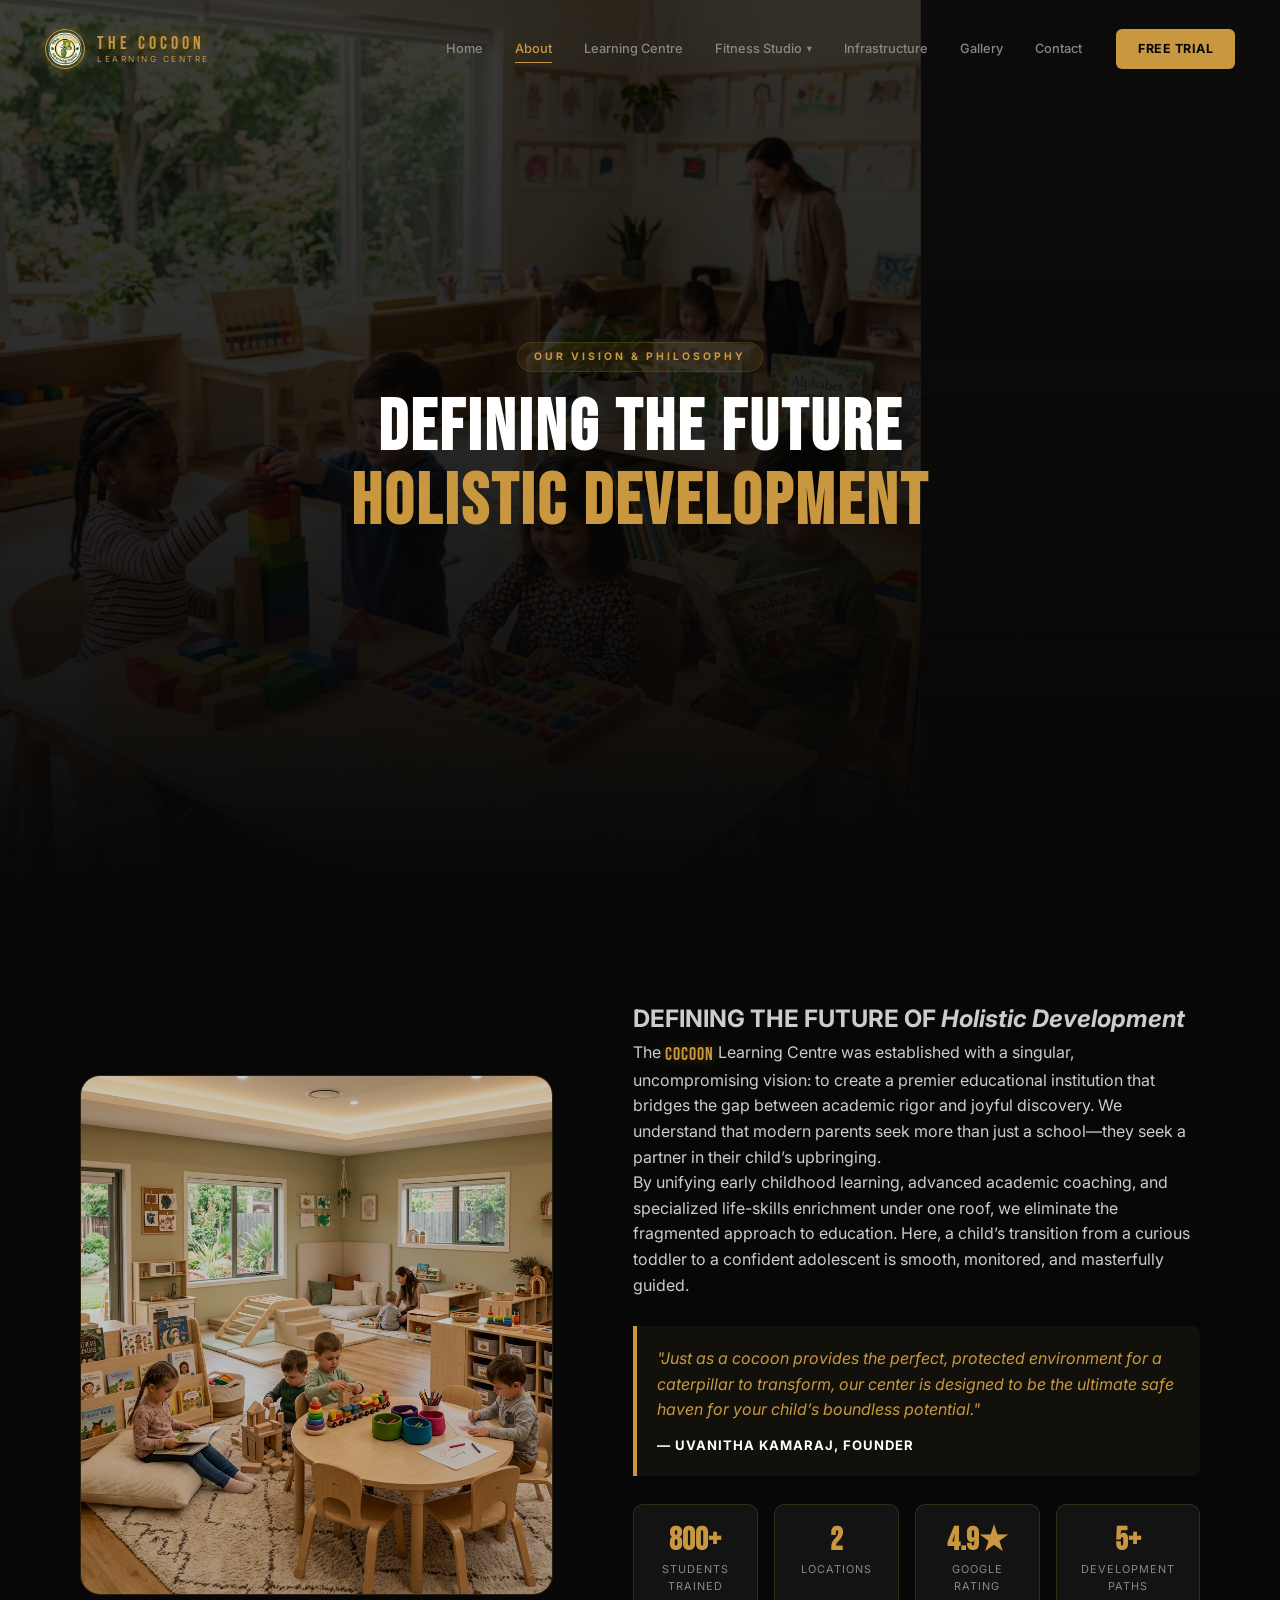
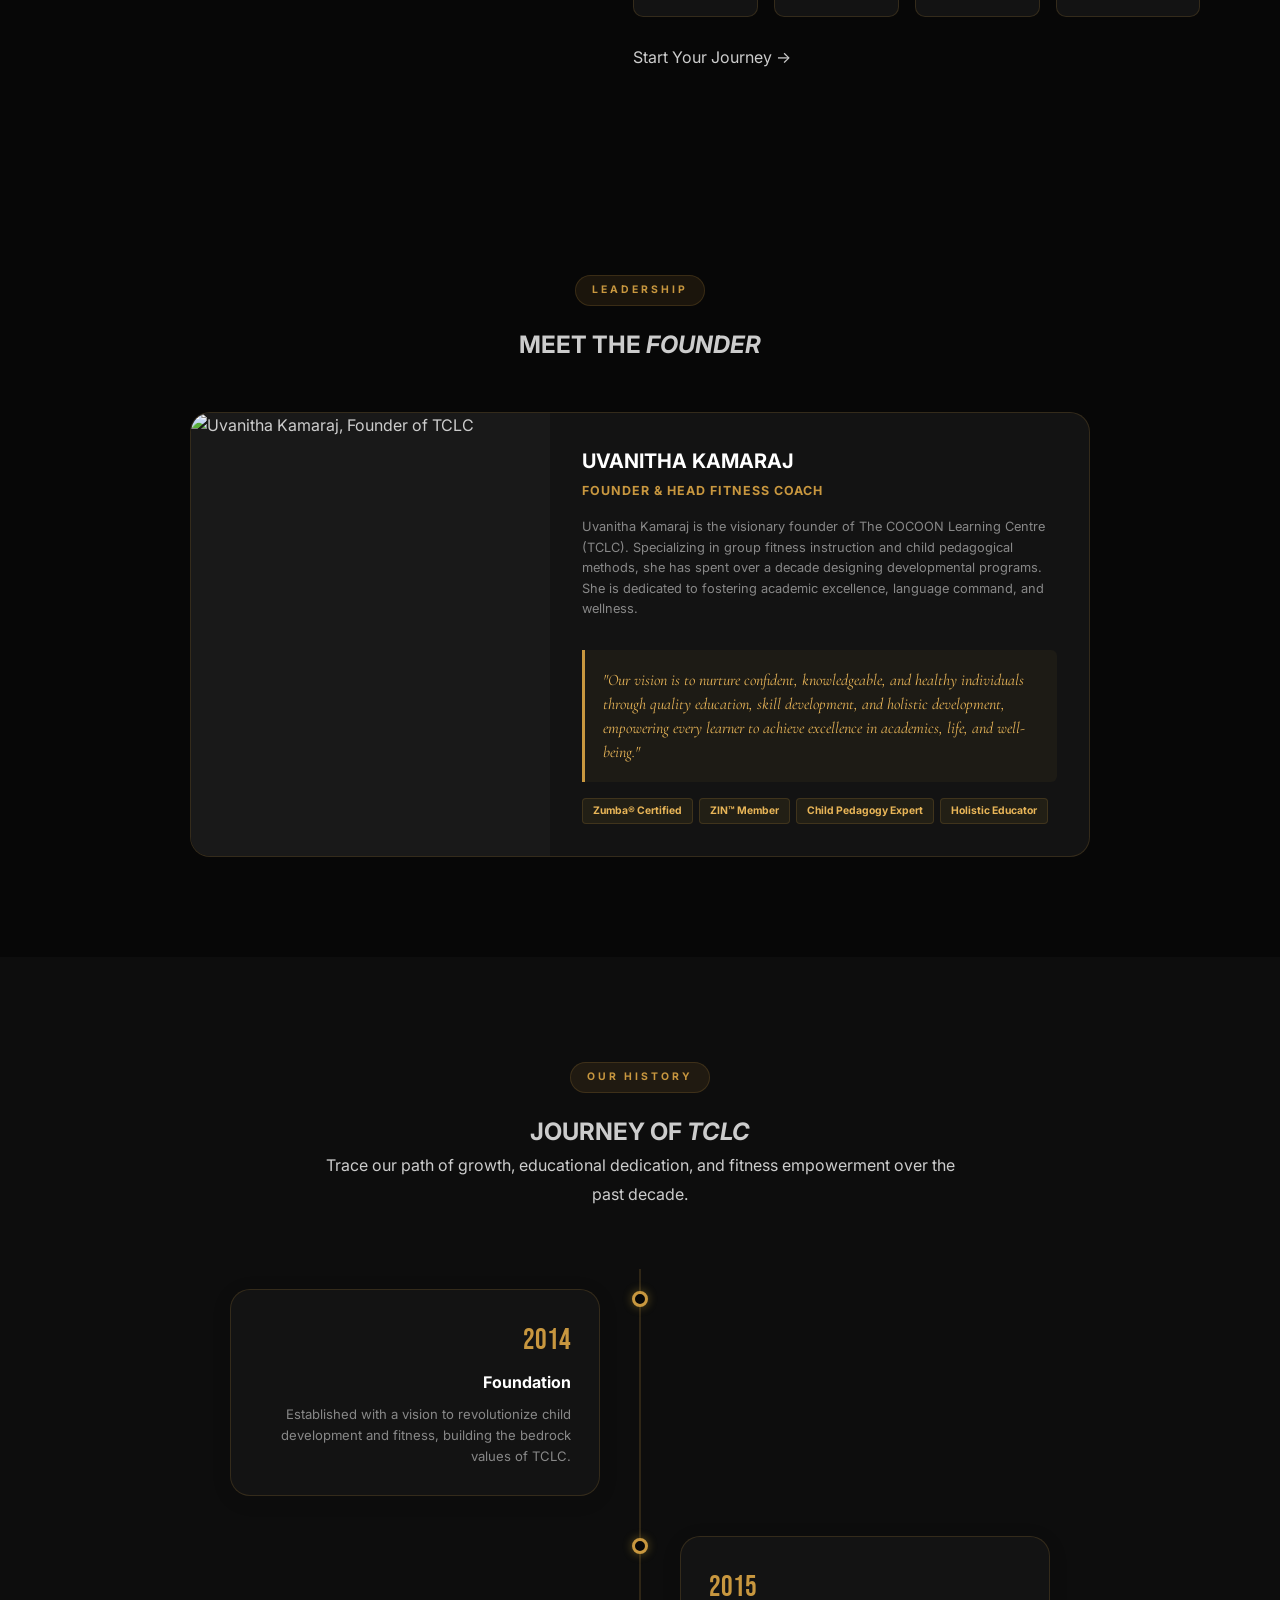
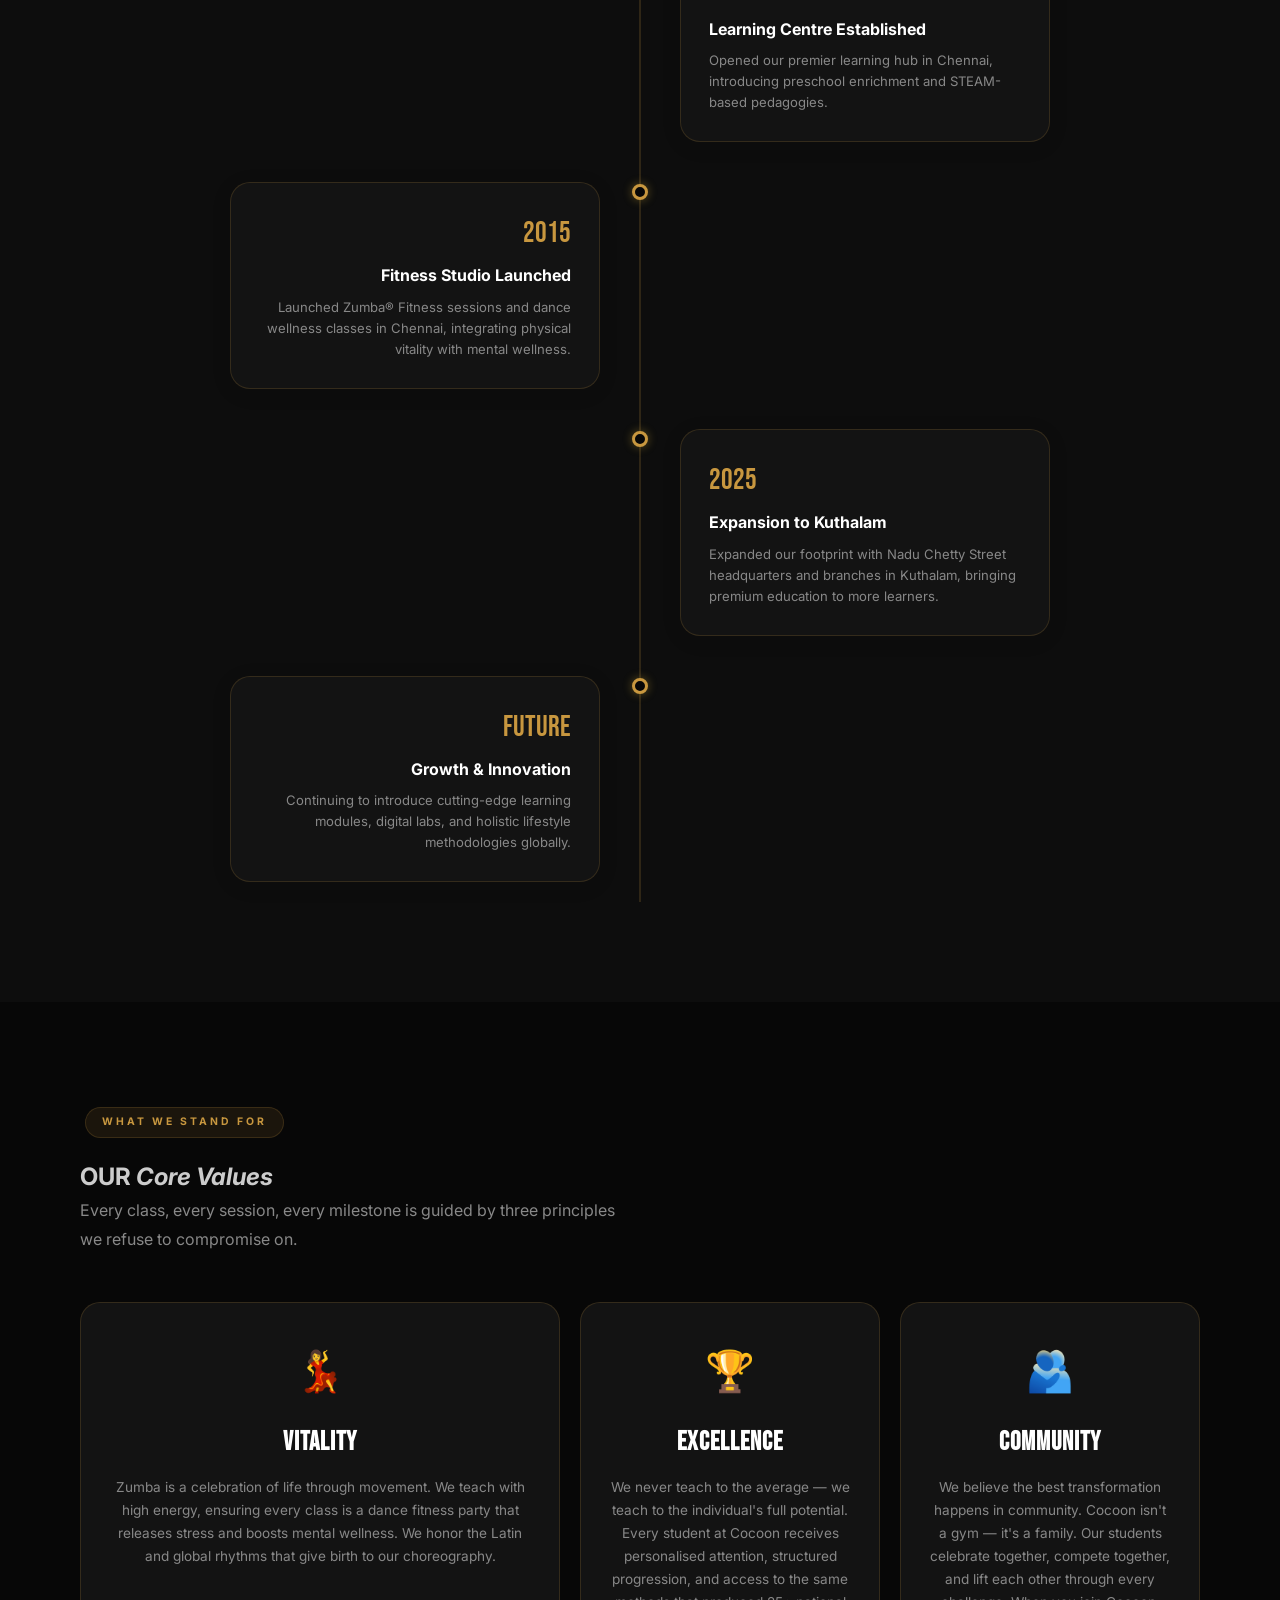
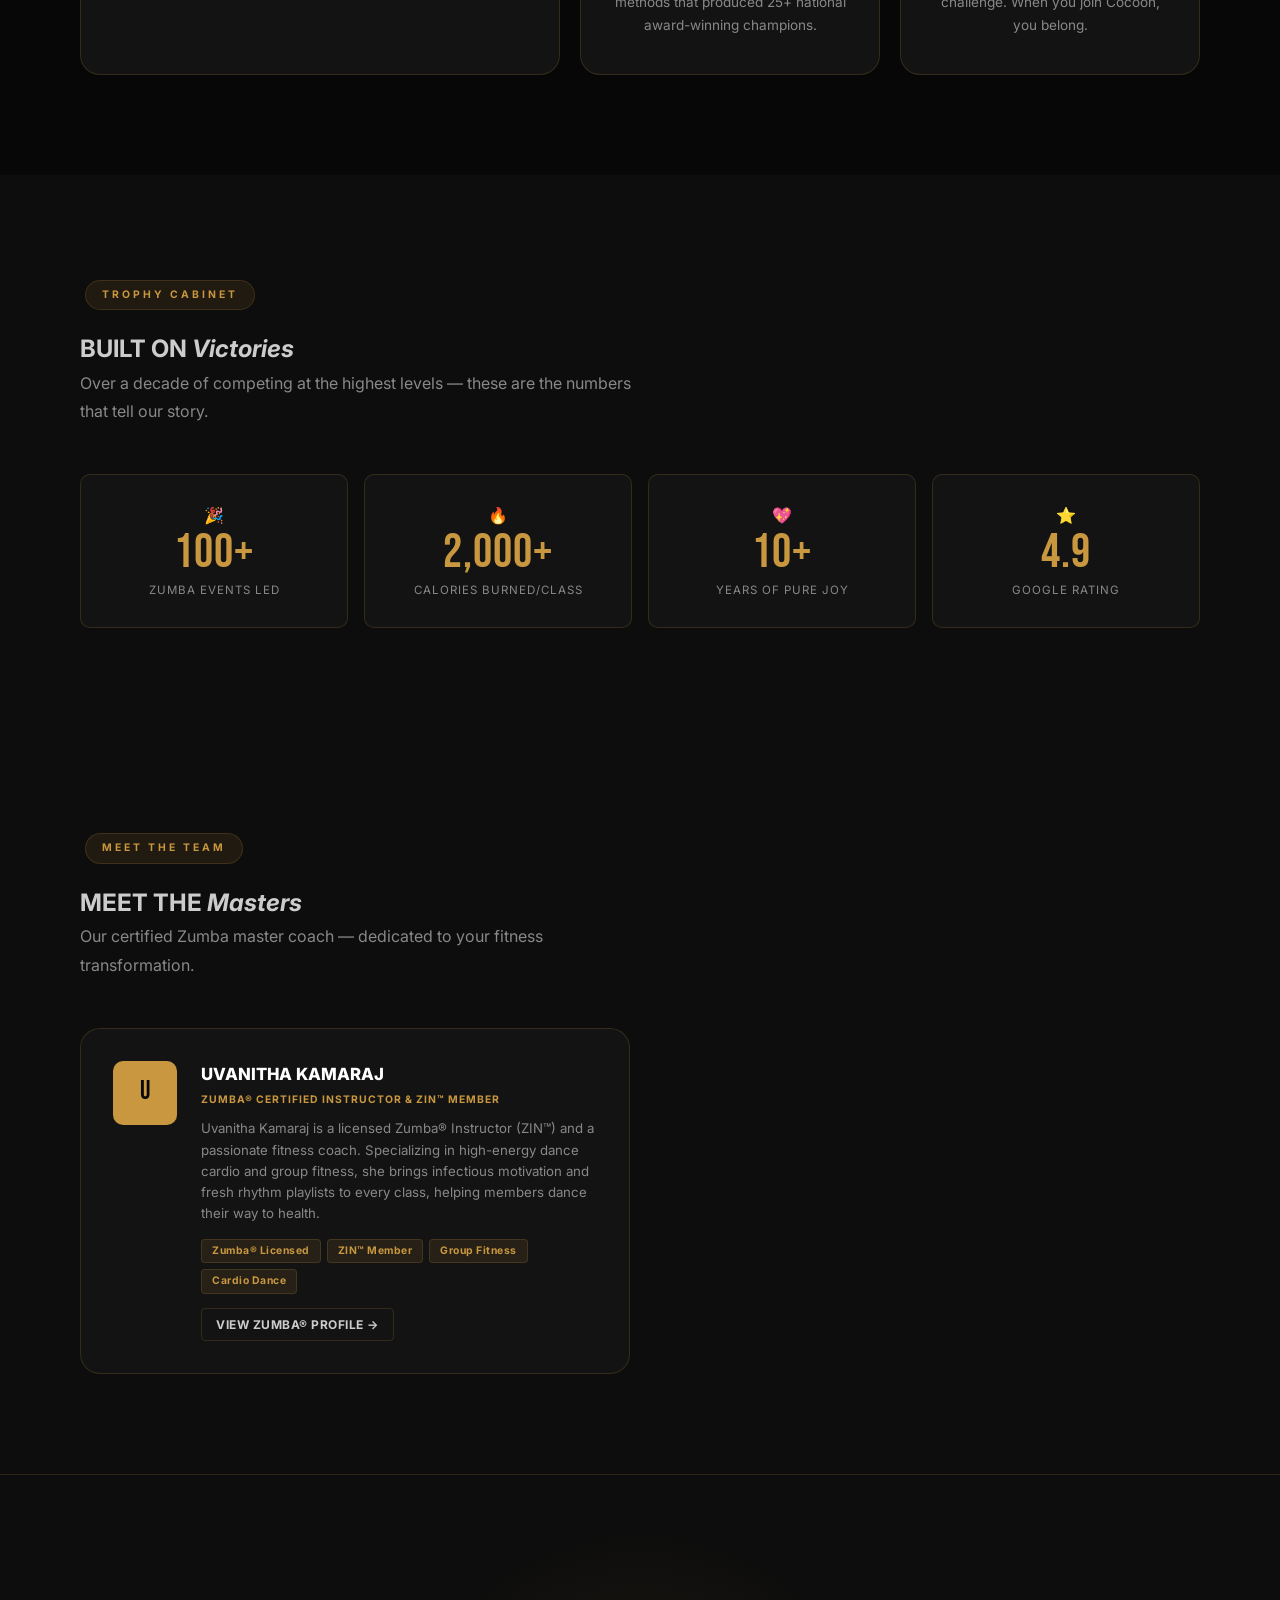
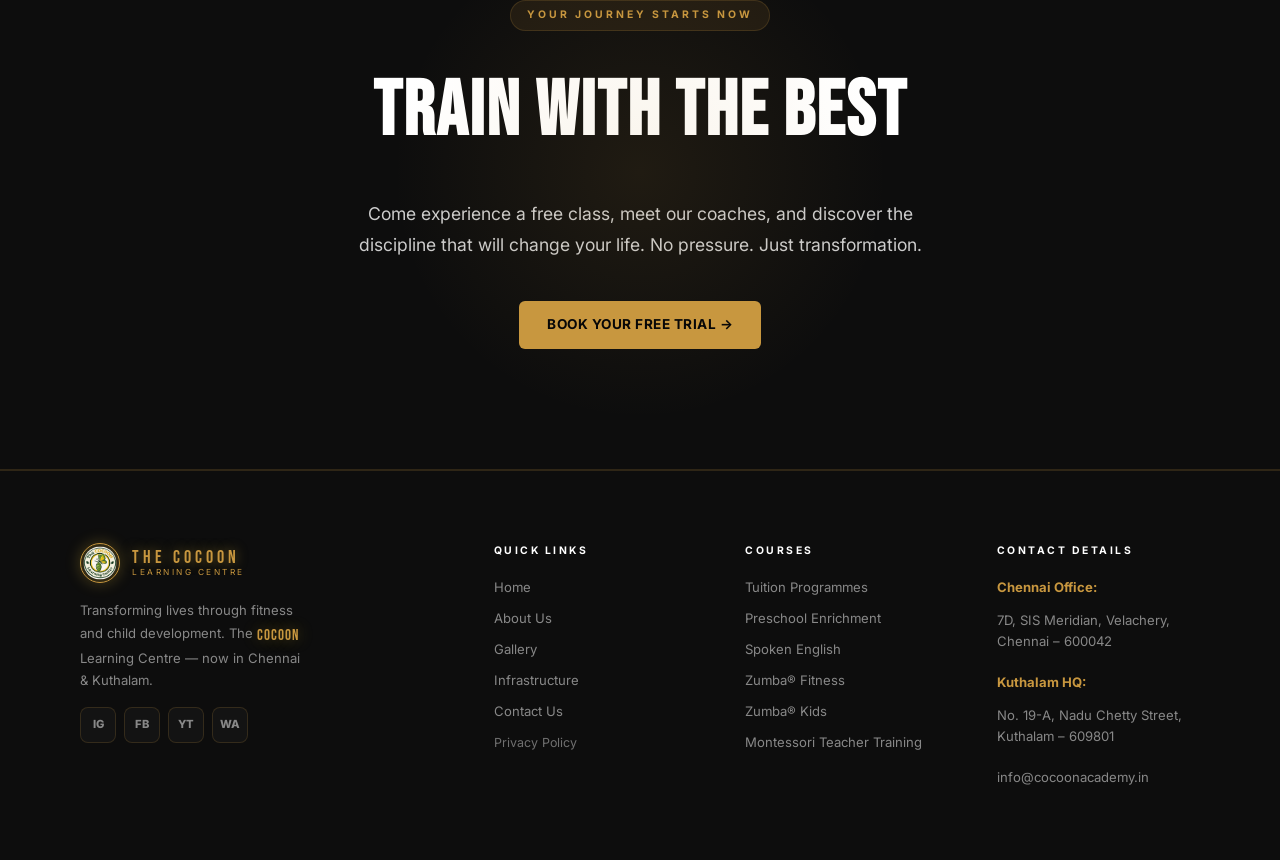
==== commit ac8467ac: "Add files via upload" ====
--- a/about.html
+++ b/about.html
@@ -1,56 +1,56 @@
-<!DOCTYPE html>
-<html lang="en">
-<head>
-  <meta charset="UTF-8" />
-  <meta name="viewport" content="width=device-width, initial-scale=1.0" />
-  <title>About Us — The Cocoon Learning Centre | Our Story &amp; Team</title>
-  <meta name="description" content="A decade of child development, preschool excellence, and fitness. Discover the story of The Cocoon Learning Centre — Chennai &amp; Kuthalam's premier training community." />
-
-  <!-- Fonts -->
-  <link rel="preconnect" href="https://fonts.googleapis.com" />
-  <link rel="preconnect" href="https://fonts.gstatic.com" crossorigin />
-  <link href="https://fonts.googleapis.com/css2?family=Bebas+Neue&family=Cormorant+Garamond:ital,wght@0,400;0,500;0,600;1,400;1,500;1,600&family=Inter:wght@300;400;500;600;700&display=swap" rel="stylesheet" />
-
-  <!-- Stylesheet -->
-  <link rel="stylesheet" href="style.css" />
-
-  <style>
-    /* ---- About-specific overrides ----------------------- */
-
-    /* Timeline left-side text alignment */
-    .tl-item:nth-child(odd) .tl-body  { text-align: right; }
-    .tl-item:nth-child(even) .tl-body { text-align: left;  }
-    .tl-item:nth-child(odd) .tl-desc  { margin-left: auto; }
-
-    @media (max-width: 768px) {
-      .tl-item:nth-child(odd) .tl-body,
-      .tl-item:nth-child(even) .tl-body { text-align: left; }
-      .tl-item:nth-child(odd) .tl-desc  { margin-left: 0; }
-    }
-  </style>
-</head>
-<body data-page="about">
-
-  <!-- PAGE TRANSITION -->
-  <div class="page-transition" id="pageTransition"></div>
-
-  <!-- SCROLL PROGRESS -->
-  <div class="scroll-progress" id="scrollProgress"></div>
-
-  <!-- CUSTOM CURSOR -->
-  <div id="curOuter"></div>
-  <div id="curInner"></div>
-
-  <!-- ===================== NAV ========================== -->
-  <nav id="nav">
-    <div class="nav-wrap">
-      <a href="index.html" class="logo">
-        <div class="logo-mark img-mark"><img src="images/logo.jpg" alt="The Cocoon Logo" /></div>
-        <div class="logo-words">
-          <span class="lw-top">The Cocoon</span>
-          <span class="lw-bot">LEARNING CENTRE</span>
-        </div>
-      </a>
+<!DOCTYPE html>
+<html lang="en">
+<head>
+  <meta charset="UTF-8" />
+  <meta name="viewport" content="width=device-width, initial-scale=1.0" />
+  <title>About Us (TCLC) — Journey, Vision &amp; Founder Uvanitha Kamaraj</title>
+  <meta name="description" content="Read about TCLC's decade of excellence in child education, tuition, spoken English, and fitness. Meet our founder, Uvanitha Kamaraj, and trace our visual timeline." />
+
+  <!-- Fonts -->
+  <link rel="preconnect" href="https://fonts.googleapis.com" />
+  <link rel="preconnect" href="https://fonts.gstatic.com" crossorigin />
+  <link href="https://fonts.googleapis.com/css2?family=Bebas+Neue&family=Cormorant+Garamond:ital,wght@0,400;0,500;0,600;1,400;1,500;1,600&family=Inter:wght@300;400;500;600;700&display=swap" rel="stylesheet" />
+
+  <!-- Stylesheet -->
+  <link rel="stylesheet" href="style.css" />
+
+  <style>
+    /* ---- About-specific overrides ----------------------- */
+
+    /* Timeline left-side text alignment */
+    .tl-item:nth-child(odd) .tl-body  { text-align: right; }
+    .tl-item:nth-child(even) .tl-body { text-align: left;  }
+    .tl-item:nth-child(odd) .tl-desc  { margin-left: auto; }
+
+    @media (max-width: 768px) {
+      .tl-item:nth-child(odd) .tl-body,
+      .tl-item:nth-child(even) .tl-body { text-align: left; }
+      .tl-item:nth-child(odd) .tl-desc  { margin-left: 0; }
+    }
+  </style>
+</head>
+<body data-page="about">
+
+  <!-- PAGE TRANSITION -->
+  <div class="page-transition" id="pageTransition"></div>
+
+  <!-- SCROLL PROGRESS -->
+  <div class="scroll-progress" id="scrollProgress"></div>
+
+  <!-- CUSTOM CURSOR -->
+  <div id="curOuter"></div>
+  <div id="curInner"></div>
+
+  <!-- ===================== NAV ========================== -->
+  <nav id="nav">
+    <div class="nav-wrap">
+      <a href="index.html" class="logo">
+        <div class="logo-mark img-mark"><img src="images/logo.jpg" alt="The Cocoon Logo" /></div>
+        <div class="logo-words">
+          <span class="lw-top">The Cocoon</span>
+          <span class="lw-bot">LEARNING CENTRE</span>
+        </div>
+      </a>
             <ul class="nav-links" id="navLinks">
         <li><a href="index.html" data-page="home">Home</a></li>
         <li><a href="about.html" data-page="about">About</a></li>
@@ -63,18 +63,19 @@
           </ul>
         </li>
         <li><a href="infrastructure.html" data-page="infrastructure">Infrastructure</a></li>
+        <li><a href="gallery.html" data-page="gallery">Gallery</a></li>
         <li><a href="contact.html" data-page="contact">Contact</a></li>
-      </ul>
-      <div class="nav-right">
-        <a href="contact.html" class="btn-primary nav-cta">Free Trial</a>
-        <button class="hamburger" id="hamburger" aria-label="Menu">
-          <span></span><span></span><span></span>
-        </button>
-      </div>
-    </div>
-  </nav>
-
-  <!-- MOBILE DRAWER -->
+      </ul>
+      <div class="nav-right">
+        <a href="contact.html" class="btn-primary nav-cta">Free Trial</a>
+        <button class="hamburger" id="hamburger" aria-label="Menu">
+          <span></span><span></span><span></span>
+        </button>
+      </div>
+    </div>
+  </nav>
+
+  <!-- MOBILE DRAWER -->
     <div class="mobile-drawer" id="mobileDrawer">
     <button class="drawer-close" id="drawerClose">&times;</button>
     <ul>
@@ -82,315 +83,347 @@
       <li><a href="about.html">About</a></li>
       <li><a href="learning.html">Learning Centre</a></li>
       <li class="mobile-dropdown">
-        <a href="fitness-studio.html" style="pointer-events: none;">Fitness Studio</a>
+        <a href="fitness-studio.html">Fitness Studio</a>
         <ul class="mobile-submenu">
           <li><a href="schedule.html">&bull; Schedule</a></li>
           <li><a href="pricing.html">&bull; Pricing</a></li>
         </ul>
       </li>
       <li><a href="infrastructure.html">Infrastructure</a></li>
+      <li><a href="gallery.html">Gallery</a></li>
       <li><a href="contact.html">Contact</a></li>
       <li><a href="contact.html" class="drawer-cta">Book Free Trial &rarr;</a></li>
     </ul>
-  </div>
-  <div class="drawer-overlay" id="nav-drawer-overlay"></div>
-
-  <!-- ===================== PAGE HERO ==================== -->
-  <section class="page-hero" aria-label="About page hero">
-    <div class="page-hero-bg">
-      <img src="images/preschool_class.png" alt="The Cocoon Learning Centre community" loading="eager" />
-    </div>
-    <div class="page-hero-content">
-      <div class="sec-tag" data-reveal>Our Vision & Philosophy</div>
-      <h1 class="ph-title" data-reveal data-reveal-delay="1" style="font-size: clamp(2.5rem, 6vw, 4.5rem); margin-bottom: 0;">DEFINING THE FUTURE</h1>
-      <h1 class="ph-title" data-reveal data-reveal-delay="2" style="font-size: clamp(2.5rem, 6vw, 4.5rem); font-weight: bold; color: var(--gold); margin-top: 0; text-transform: uppercase;">HOLISTIC DEVELOPMENT</h1>
-    </div>
-  </section><!-- /page-hero -->
-
-  <!-- ===================== STORY SECTION ================ -->
-  <section class="story-section" id="story" aria-label="Our story">
-    <div class="wrap">
-      <div class="story-grid">
-
-        <!-- Image col -->
-        <div class="story-img" data-reveal>
-          <img src="images/daycare_safe.png" alt="The Cocoon Learning Centre preschool classroom" />
-        </div>
-
-        <!-- Content col -->
-        <div class="story-content" data-reveal data-reveal-delay="2">
-          <h2>DEFINING THE FUTURE OF <em>Holistic Development</em></h2>
-          <p>
-            The <span class="cocoon-brand">Cocoon</span> Learning Centre was established with a singular, uncompromising vision: to create a premier educational institution that bridges the gap between academic rigor and joyful discovery. We understand that modern parents seek more than just a school—they seek a partner in their child’s upbringing.
-          </p>
-          <p>
-            By unifying early childhood learning, advanced academic coaching, and specialized life-skills enrichment under one roof, we eliminate the fragmented approach to education. Here, a child’s transition from a curious toddler to a confident adolescent is smooth, monitored, and masterfully guided.
-          </p>
-          
-          <div style="background: rgba(212,175,55,0.05); border-left: 4px solid var(--gold); padding: 24px; margin-top: 28px; border-radius: 0 8px 8px 0;">
-            <p style="font-style: italic; color: var(--gold); margin-bottom: 16px; font-size: 1.05rem; line-height: 1.6;">"Just as a cocoon provides the perfect, protected environment for a caterpillar to transform, our center is designed to be the ultimate safe haven for your child’s boundless potential. We recognize that leaving your child in our care is the biggest leap of faith a parent can make. That is why every educator, every classroom, and every lesson plan here is built around the core values of safety, empathy, and excellence. We look forward to partnering with you to witness your child's beautiful transformation."</p>
-            <p style="font-weight: 700; color: var(--white); font-size: 0.85rem; letter-spacing: 1.5px; text-transform: uppercase;">&mdash; Uvanitha Kamaraj, Founder</p>
-          </div>
-
-
-          <!-- Mini stats -->
-          <div class="story-stat-boxes">
-            <div class="story-stat-box">
-              <strong>800+</strong>
-              <span>Students Trained</span>
-            </div>
-            <div class="story-stat-box">
-              <strong>2</strong>
-              <span>Locations</span>
-            </div>
-            <div class="story-stat-box">
-              <strong>4.9★</strong>
-              <span>Google Rating</span>
-            </div>
-            <div class="story-stat-box">
-              <strong>5+</strong>
-              <span>Development Paths</span>
-            </div>
-          </div>
-
-          <a href="contact.html" class="story-link">Start Your Journey &rarr;</a>
-        </div>
-
-      </div>
-    </div>
-  </section><!-- /story -->
-
-  <!-- ===================== PILLARS OF PROMISE ===================== -->
-  <section class="timeline-section" aria-label="Pillars of Promise">
-    <div class="wrap">
-      <div class="section-head" data-reveal>
-        <div class="sec-tag">Our Core</div>
-        <h2>THE <span class="cocoon-brand">Cocoon</span> <em>Pillars of Promise</em></h2>
-        <p class="sec-subtitle">Four foundational principles that guide every interaction and lesson at our center.</p>
-      </div>
-
-      <div class="timeline" role="list">
-        <div class="tl-line" aria-hidden="true"></div>
-        <ul>
-          <li class="tl-item" role="listitem" data-reveal>
-            <div class="tl-dot"></div>
-            <div class="tl-content">
-              <div class="tl-title">1. CHILD-CENTRIC PEDAGOGY</div>
-              <p class="tl-desc">Adapting our teaching methodologies to honor the unique learning style, pace, and aptitude of every individual child.</p>
-            </div>
-          </li>
-          <li class="tl-item" role="listitem" data-reveal data-reveal-delay="1">
-            <div class="tl-dot"></div>
-            <div class="tl-content">
-              <div class="tl-title">2. EXPERIENTIAL DISCOVERY</div>
-              <p class="tl-desc">Moving beyond textbooks to ensure that every concept is touched, felt, experimented with, and deeply understood.</p>
-            </div>
-          </li>
-          <li class="tl-item" role="listitem" data-reveal data-reveal-delay="2">
-            <div class="tl-dot"></div>
-            <div class="tl-content">
-              <div class="tl-title">3. CHARACTER &amp; COMMUNICATION</div>
-              <p class="tl-desc">Fostering highly developed emotional intelligence, empathy, and the ability to articulate thoughts with clarity and confidence.</p>
-            </div>
-          </li>
-          <li class="tl-item" role="listitem" data-reveal data-reveal-delay="1">
-            <div class="tl-dot"></div>
-            <div class="tl-content">
-              <div class="tl-title">4. A SANCTUARY OF SAFETY</div>
-              <p class="tl-desc">Providing an uncompromisingly secure, hygienic, and aesthetically inspiring environment that makes children eager to return each day.</p>
-            </div>
-          </li>
-        </ul>
-      </div>
-    </div>
-  </section><!-- /pillars -->
-
-  <!-- ===================== VALUES ======================= -->
-  <section class="values-section" aria-label="Our values">
-    <div class="wrap">
-      <div class="section-head" data-reveal>
-        <div class="sec-tag">What We Stand For</div>
-        <h2>OUR <em>Core Values</em></h2>
-        <p class="sec-subtitle">Every class, every session, every milestone is guided by three principles we refuse to compromise on.</p>
-      </div>
-
-      <div class="values-grid">
-
-        <div class="value-card" data-reveal data-reveal-delay="1">
-          <span class="value-icon" aria-hidden="true">💃</span>
-          <h3>VITALITY</h3>
-          <p>Zumba is a celebration of life through movement. We teach with high energy, ensuring every class is a dance fitness party that releases stress and boosts mental wellness. We honor the Latin and global rhythms that give birth to our choreography.</p>
-        </div>
-
-        <div class="value-card" data-reveal data-reveal-delay="2">
-          <span class="value-icon" aria-hidden="true">🏆</span>
-          <h3>EXCELLENCE</h3>
-          <p>We never teach to the average — we teach to the individual's full potential. Every student at Cocoon receives personalised attention, structured progression, and access to the same methods that produced 25+ national award-winning champions.</p>
-        </div>
-
-        <div class="value-card" data-reveal data-reveal-delay="3">
-          <span class="value-icon" aria-hidden="true">🫂</span>
-          <h3>COMMUNITY</h3>
-          <p>We believe the best transformation happens in community. Cocoon isn't a gym — it's a family. Our students celebrate together, compete together, and lift each other through every challenge. When you join Cocoon, you belong.</p>
-        </div>
-
-      </div>
-    </div>
-  </section><!-- /values -->
-
-  <!-- ===================== ACHIEVEMENTS ================= -->
-  <section class="achievements-section" aria-label="Academy achievements">
-    <div class="wrap">
-      <div class="section-head" data-reveal>
-        <div class="sec-tag">Trophy Cabinet</div>
-        <h2>BUILT ON <em>Victories</em></h2>
-        <p class="sec-subtitle">Over a decade of competing at the highest levels — these are the numbers that tell our story.</p>
-      </div>
-
-      <div class="achievements-grid">
-
-        <div class="ach-tile" data-reveal data-reveal-delay="1">
-          <span class="ach-icon" aria-hidden="true">🎉</span>
-          <div class="ach-num">100+</div>
-          <div class="ach-label">Zumba Events Led</div>
-        </div>
-
-        <div class="ach-tile" data-reveal data-reveal-delay="2">
-          <span class="ach-icon" aria-hidden="true">🔥</span>
-          <div class="ach-num">2,000+</div>
-          <div class="ach-label">Calories Burned/Class</div>
-        </div>
-
-        <div class="ach-tile" data-reveal data-reveal-delay="3">
-          <span class="ach-icon" aria-hidden="true">💖</span>
-          <div class="ach-num">10+</div>
-          <div class="ach-label">Years of Pure Joy</div>
-        </div>
-
-        <div class="ach-tile" data-reveal data-reveal-delay="4">
-          <span class="ach-icon" aria-hidden="true">⭐</span>
-          <div class="ach-num">4.9</div>
-          <div class="ach-label">Google Rating</div>
-        </div>
-
-      </div>
-    </div>
-  </section><!-- /achievements -->
-
-  <!-- ===================== TEAM ========================= -->
-  <section class="section team-section" id="coaches" aria-label="Our coaches">
-    <div class="wrap">
-      <div class="section-head" data-reveal>
-        <div class="sec-tag">Meet the Team</div>
-        <h2>MEET THE <em>Masters</em></h2>
-        <p class="sec-subtitle">Our certified Zumba master coach — dedicated to your fitness transformation.</p>
-      </div>
-
-      <div class="team-grid">
-        <!-- Coach 1: Uvanitha Kamaraj -->
-        <div class="coach-card" data-reveal data-reveal-delay="1">
-          <div class="cc-avatar" aria-hidden="true">U</div>
-          <div class="cc-body">
-            <h4>UVANITHA KAMARAJ</h4>
-            <span class="cc-role">Zumba® Certified Instructor &amp; ZIN™ Member</span>
-            <p>Uvanitha Kamaraj is a licensed Zumba® Instructor (ZIN™) and a passionate fitness coach. Specializing in high-energy dance cardio and group fitness, she brings infectious motivation and fresh rhythm playlists to every class, helping members dance their way to health.</p>
-            <div class="cc-tags">
-              <span>Zumba® Licensed</span>
-              <span>ZIN™ Member</span>
-              <span>Group Fitness</span>
-              <span>Cardio Dance</span>
-            </div>
-            <div style="margin-top: 14px;">
-              <a href="https://www.zumba.com/en-US/p/uvan" target="_blank" class="btn-ghost" style="padding: 6px 14px; font-size: 0.75rem; border-radius: 4px; display: inline-flex; align-items: center; gap: 6px; text-decoration: none;">View Zumba® Profile &rarr;</a>
-            </div>
-          </div>
-        </div>
-      </div>
-    </div>
-  </section><!-- /team -->
-
-  <!-- ===================== ABOUT CTA ==================== -->
-  <section class="section about-cta text-center" aria-label="Call to action">
-    <div class="wrap" data-reveal>
-      <div class="sec-tag">Your Journey Starts Now</div>
-      <h2>TRAIN WITH THE BEST</h2>
-      <p>Come experience a free class, meet our coaches, and discover the discipline that will change your life. No pressure. Just transformation.</p>
-      <a href="contact.html" class="btn-primary">Book Your Free Trial &rarr;</a>
-    </div>
-  </section><!-- /about-cta -->
-
-  <!-- ===================== FOOTER ======================= -->
-  <footer class="footer">
-    <div class="footer-top">
-      <div class="wrap">
-        <div class="footer-grid">
-          <div class="fg-brand">
-            <a href="index.html" class="logo">
-              <div class="logo-mark img-mark"><img src="images/logo.jpg" alt="The Cocoon Logo" /></div>
-              <div class="logo-words">
-                <span class="lw-top">The Cocoon</span>
-                <span class="lw-bot">LEARNING CENTRE</span>
-              </div>
-            </a>
-            <p>Transforming lives through fitness and child development. Leading programs in Chennai and Kuthalam.</p>
-            <div class="social-links">
-              <a href="#" aria-label="Instagram">IG</a>
-              <a href="#" aria-label="Facebook">FB</a>
-              <a href="#" aria-label="YouTube">YT</a>
-              <a href="#" aria-label="WhatsApp">WA</a>
-            </div>
-          </div>
-          <div class="fg-col">
-            <h5>Zumba Academy</h5>
-            <ul>
-              <li><a href="fitness-studio.html">Zumba® Fitness</a></li>
-              <li><a href="fitness-studio.html">Zumba® Kids Jr.</a></li>
-              <li><a href="fitness-studio.html">Zumba® Kids</a></li>
-              <li><a href="fitness-studio.html">Zumba® Gold</a></li>
-              <li><a href="fitness-studio.html">Aqua Zumba®</a></li>
-            </ul>
-          </div>
-          <div class="fg-col">
-            <h5>Learning Centre</h5>
-            <ul>
-              <li><a href="learning.html">Preschool Enrichment</a></li>
-              <li><a href="learning.html">After-School &amp; STEM</a></li>
-              <li><a href="learning.html">Language &amp; Communication</a></li>
-              <li><a href="learning.html">Abacus Arithmetic</a></li>
-              <li><a href="learning.html">Teacher Training</a></li>
-            </ul>
-          </div>
-          <div class="fg-col">
-            <h5>Our Locations</h5>
+  </div>
+  <div class="drawer-overlay" id="nav-drawer-overlay"></div>
+
+  <!-- ===================== PAGE HERO ==================== -->
+  <section class="page-hero" aria-label="About page hero">
+    <div class="page-hero-bg">
+      <img src="images/preschool_class.png" alt="The Cocoon Learning Centre community" loading="eager" />
+    </div>
+    <div class="page-hero-content">
+      <div class="sec-tag" data-reveal>Our Vision & Philosophy</div>
+      <h1 class="ph-title" data-reveal data-reveal-delay="1" style="font-size: clamp(2.5rem, 6vw, 4.5rem); margin-bottom: 0;">DEFINING THE FUTURE</h1>
+      <h1 class="ph-title" data-reveal data-reveal-delay="2" style="font-size: clamp(2.5rem, 6vw, 4.5rem); font-weight: bold; color: var(--gold); margin-top: 0; text-transform: uppercase;">HOLISTIC DEVELOPMENT</h1>
+    </div>
+  </section><!-- /page-hero -->
+
+  <!-- ===================== STORY SECTION ================ -->
+  <section class="story-section" id="story" aria-label="Our story">
+    <div class="wrap">
+      <div class="story-grid">
+
+        <!-- Image col -->
+        <div class="story-img" data-reveal>
+          <img src="images/daycare_safe.png" alt="The Cocoon Learning Centre preschool classroom" />
+        </div>
+
+        <!-- Content col -->
+        <div class="story-content" data-reveal data-reveal-delay="2">
+          <h2>DEFINING THE FUTURE OF <em>Holistic Development</em></h2>
+          <p>
+            The <span class="cocoon-brand">Cocoon</span> Learning Centre was established with a singular, uncompromising vision: to create a premier educational institution that bridges the gap between academic rigor and joyful discovery. We understand that modern parents seek more than just a school—they seek a partner in their child’s upbringing.
+          </p>
+          <p>
+            By unifying early childhood learning, advanced academic coaching, and specialized life-skills enrichment under one roof, we eliminate the fragmented approach to education. Here, a child’s transition from a curious toddler to a confident adolescent is smooth, monitored, and masterfully guided.
+          </p>
+          
+          <div style="background: rgba(212,175,55,0.05); border-left: 4px solid var(--gold); padding: 20px; margin-top: 28px; border-radius: 0 8px 8px 0;">
+            <p style="font-style: italic; color: var(--gold); margin-bottom: 12px; font-size: 1rem; line-height: 1.6;">"Just as a cocoon provides the perfect, protected environment for a caterpillar to transform, our center is designed to be the ultimate safe haven for your child’s boundless potential."</p>
+            <p style="font-weight: 700; color: var(--white); font-size: 0.82rem; letter-spacing: 1px; text-transform: uppercase;">&mdash; Uvanitha Kamaraj, Founder</p>
+          </div>
+
+
+          <!-- Mini stats -->
+          <div class="story-stat-boxes">
+            <div class="story-stat-box">
+              <strong>800+</strong>
+              <span>Students Trained</span>
+            </div>
+            <div class="story-stat-box">
+              <strong>2</strong>
+              <span>Locations</span>
+            </div>
+            <div class="story-stat-box">
+              <strong>4.9★</strong>
+              <span>Google Rating</span>
+            </div>
+            <div class="story-stat-box">
+              <strong>5+</strong>
+              <span>Development Paths</span>
+            </div>
+          </div>
+
+          <a href="contact.html" class="story-link">Start Your Journey &rarr;</a>
+        </div>
+
+      </div>
+    </div>
+  </section><!-- /story -->
+
+  <!-- ===================== FOUNDER SECTION ===================== -->
+  <section class="section founder-section" id="founder" style="background: var(--bg);">
+    <div class="wrap">
+      <div class="section-head text-center" data-reveal>
+        <div class="sec-tag">Leadership</div>
+        <h2>MEET THE <em>FOUNDER</em></h2>
+      </div>
+
+      <div class="trainer-card" style="max-width: 900px; margin: 40px auto 0;" data-reveal>
+        <div class="trainer-img-wrap">
+          <img src="images/founder.png" alt="Uvanitha Kamaraj, Founder of TCLC" />
+        </div>
+        <div class="trainer-body">
+          <h4>UVANITHA KAMARAJ</h4>
+          <span class="trainer-title">Founder &amp; Head Fitness Coach</span>
+          <p class="trainer-bio">
+            Uvanitha Kamaraj is the visionary founder of The COCOON Learning Centre (TCLC). Specializing in group fitness instruction and child pedagogical methods, she has spent over a decade designing developmental programs. She is dedicated to fostering academic excellence, language command, and wellness.
+          </p>
+          <div style="background: rgba(212,175,55,0.05); border-left: 3px solid var(--gold); padding: 18px; border-radius: 0 6px 6px 0; margin-top: 10px;">
+            <p style="font-family: 'Cormorant Garamond', serif; font-style: italic; color: var(--gold2); font-size: 1rem; line-height: 1.5; margin: 0;">
+              "Our vision is to nurture confident, knowledgeable, and healthy individuals through quality education, skill development, and holistic development, empowering every learner to achieve excellence in academics, life, and well-being."
+            </p>
+          </div>
+          <div class="trainer-certs" style="margin-top: 16px;">
+            <span>Zumba® Certified</span>
+            <span>ZIN™ Member</span>
+            <span>Child Pedagogy Expert</span>
+            <span>Holistic Educator</span>
+          </div>
+        </div>
+      </div>
+    </div>
+  </section>
+
+  <!-- ===================== JOURNEY OF TCLC (TIMELINE) ===================== -->
+  <section class="journey-timeline-section" id="journey">
+    <div class="wrap">
+      <div class="section-head text-center" data-reveal>
+        <div class="sec-tag">Our History</div>
+        <h2>JOURNEY OF <em>TCLC</em></h2>
+        <p class="sec-subtitle" style="margin:0 auto; max-width: 650px; color: var(--g1);">Trace our path of growth, educational dedication, and fitness empowerment over the past decade.</p>
+      </div>
+
+      <div class="journey-timeline">
+        <!-- Item 1: 2014 -->
+        <div class="jt-item" data-reveal>
+          <div class="jt-dot"></div>
+          <div class="jt-content">
+            <div class="jt-year">2014</div>
+            <h3 class="jt-title">Foundation</h3>
+            <p class="jt-desc">Established with a vision to revolutionize child development and fitness, building the bedrock values of TCLC.</p>
+          </div>
+        </div>
+
+        <!-- Item 2: 2015 Chennai LC -->
+        <div class="jt-item" data-reveal>
+          <div class="jt-dot"></div>
+          <div class="jt-content">
+            <div class="jt-year">2015</div>
+            <h3 class="jt-title">Learning Centre Established</h3>
+            <p class="jt-desc">Opened our premier learning hub in Chennai, introducing preschool enrichment and STEAM-based pedagogies.</p>
+          </div>
+        </div>
+
+        <!-- Item 3: 2015 Chennai Fitness -->
+        <div class="jt-item" data-reveal>
+          <div class="jt-dot"></div>
+          <div class="jt-content">
+            <div class="jt-year">2015</div>
+            <h3 class="jt-title">Fitness Studio Launched</h3>
+            <p class="jt-desc">Launched Zumba® Fitness sessions and dance wellness classes in Chennai, integrating physical vitality with mental wellness.</p>
+          </div>
+        </div>
+
+        <!-- Item 4: 2025 Kuthalam -->
+        <div class="jt-item" data-reveal>
+          <div class="jt-dot"></div>
+          <div class="jt-content">
+            <div class="jt-year">2025</div>
+            <h3 class="jt-title">Expansion to Kuthalam</h3>
+            <p class="jt-desc">Expanded our footprint with Nadu Chetty Street headquarters and branches in Kuthalam, bringing premium education to more learners.</p>
+          </div>
+        </div>
+
+        <!-- Item 5: Future -->
+        <div class="jt-item" data-reveal>
+          <div class="jt-dot"></div>
+          <div class="jt-content">
+            <div class="jt-year">Future</div>
+            <h3 class="jt-title">Growth &amp; Innovation</h3>
+            <p class="jt-desc">Continuing to introduce cutting-edge learning modules, digital labs, and holistic lifestyle methodologies globally.</p>
+          </div>
+        </div>
+      </div>
+    </div>
+  </section>
+
+  <!-- ===================== VALUES ======================= -->
+  <section class="values-section" aria-label="Our values">
+    <div class="wrap">
+      <div class="section-head" data-reveal>
+        <div class="sec-tag">What We Stand For</div>
+        <h2>OUR <em>Core Values</em></h2>
+        <p class="sec-subtitle">Every class, every session, every milestone is guided by three principles we refuse to compromise on.</p>
+      </div>
+
+      <div class="values-grid">
+
+        <div class="value-card" data-reveal data-reveal-delay="1">
+          <span class="value-icon" aria-hidden="true">💃</span>
+          <h3>VITALITY</h3>
+          <p>Zumba is a celebration of life through movement. We teach with high energy, ensuring every class is a dance fitness party that releases stress and boosts mental wellness. We honor the Latin and global rhythms that give birth to our choreography.</p>
+        </div>
+
+        <div class="value-card" data-reveal data-reveal-delay="2">
+          <span class="value-icon" aria-hidden="true">🏆</span>
+          <h3>EXCELLENCE</h3>
+          <p>We never teach to the average — we teach to the individual's full potential. Every student at Cocoon receives personalised attention, structured progression, and access to the same methods that produced 25+ national award-winning champions.</p>
+        </div>
+
+        <div class="value-card" data-reveal data-reveal-delay="3">
+          <span class="value-icon" aria-hidden="true">🫂</span>
+          <h3>COMMUNITY</h3>
+          <p>We believe the best transformation happens in community. Cocoon isn't a gym — it's a family. Our students celebrate together, compete together, and lift each other through every challenge. When you join Cocoon, you belong.</p>
+        </div>
+
+      </div>
+    </div>
+  </section><!-- /values -->
+
+  <!-- ===================== ACHIEVEMENTS ================= -->
+  <section class="achievements-section" aria-label="Academy achievements">
+    <div class="wrap">
+      <div class="section-head" data-reveal>
+        <div class="sec-tag">Trophy Cabinet</div>
+        <h2>BUILT ON <em>Victories</em></h2>
+        <p class="sec-subtitle">Over a decade of competing at the highest levels — these are the numbers that tell our story.</p>
+      </div>
+
+      <div class="achievements-grid">
+
+        <div class="ach-tile" data-reveal data-reveal-delay="1">
+          <span class="ach-icon" aria-hidden="true">🎉</span>
+          <div class="ach-num">100+</div>
+          <div class="ach-label">Zumba Events Led</div>
+        </div>
+
+        <div class="ach-tile" data-reveal data-reveal-delay="2">
+          <span class="ach-icon" aria-hidden="true">🔥</span>
+          <div class="ach-num">2,000+</div>
+          <div class="ach-label">Calories Burned/Class</div>
+        </div>
+
+        <div class="ach-tile" data-reveal data-reveal-delay="3">
+          <span class="ach-icon" aria-hidden="true">💖</span>
+          <div class="ach-num">10+</div>
+          <div class="ach-label">Years of Pure Joy</div>
+        </div>
+
+        <div class="ach-tile" data-reveal data-reveal-delay="4">
+          <span class="ach-icon" aria-hidden="true">⭐</span>
+          <div class="ach-num">4.9</div>
+          <div class="ach-label">Google Rating</div>
+        </div>
+
+      </div>
+    </div>
+  </section><!-- /achievements -->
+
+  <!-- ===================== TEAM ========================= -->
+  <section class="section team-section" id="coaches" aria-label="Our coaches">
+    <div class="wrap">
+      <div class="section-head" data-reveal>
+        <div class="sec-tag">Meet the Team</div>
+        <h2>MEET THE <em>Masters</em></h2>
+        <p class="sec-subtitle">Our certified Zumba master coach — dedicated to your fitness transformation.</p>
+      </div>
+
+      <div class="team-grid">
+        <!-- Coach 1: Uvanitha Kamaraj -->
+        <div class="coach-card" data-reveal data-reveal-delay="1">
+          <div class="cc-avatar" aria-hidden="true">U</div>
+          <div class="cc-body">
+            <h4>UVANITHA KAMARAJ</h4>
+            <span class="cc-role">Zumba® Certified Instructor &amp; ZIN™ Member</span>
+            <p>Uvanitha Kamaraj is a licensed Zumba® Instructor (ZIN™) and a passionate fitness coach. Specializing in high-energy dance cardio and group fitness, she brings infectious motivation and fresh rhythm playlists to every class, helping members dance their way to health.</p>
+            <div class="cc-tags">
+              <span>Zumba® Licensed</span>
+              <span>ZIN™ Member</span>
+              <span>Group Fitness</span>
+              <span>Cardio Dance</span>
+            </div>
+            <div style="margin-top: 14px;">
+              <a href="https://www.zumba.com/en-US/p/uvan" target="_blank" class="btn-ghost" style="padding: 6px 14px; font-size: 0.75rem; border-radius: 4px; display: inline-flex; align-items: center; gap: 6px; text-decoration: none;">View Zumba® Profile &rarr;</a>
+            </div>
+          </div>
+        </div>
+      </div>
+    </div>
+  </section><!-- /team -->
+
+  <!-- ===================== ABOUT CTA ==================== -->
+  <section class="section about-cta text-center" aria-label="Call to action">
+    <div class="wrap" data-reveal>
+      <div class="sec-tag">Your Journey Starts Now</div>
+      <h2>TRAIN WITH THE BEST</h2>
+      <p>Come experience a free class, meet our coaches, and discover the discipline that will change your life. No pressure. Just transformation.</p>
+      <a href="contact.html" class="btn-primary">Book Your Free Trial &rarr;</a>
+    </div>
+  </section><!-- /about-cta -->
+
+  <!-- ===================== FOOTER ======================= -->
+  <footer class="footer">
+    <div class="footer-top">
+      <div class="wrap">
+        <div class="footer-grid">
+          <div class="fg-brand">
+            <a href="index.html" class="logo">
+              <div class="logo-mark img-mark"><img src="images/logo.jpg" alt="The Cocoon Logo" /></div>
+              <div class="logo-words">
+                <span class="lw-top">The Cocoon</span>
+                <span class="lw-bot">LEARNING CENTRE</span>
+              </div>
+            </a>
+            <p>Transforming lives through fitness and child development. The <span class="cocoon-brand">Cocoon</span> Learning Centre — now in Chennai &amp; Kuthalam.</p>
+            <div class="social-links">
+              <a href="https://instagram.com" target="_blank" rel="noopener noreferrer" aria-label="Instagram">IG</a>
+              <a href="https://facebook.com" target="_blank" rel="noopener noreferrer" aria-label="Facebook">FB</a>
+              <a href="https://youtube.com" target="_blank" rel="noopener noreferrer" aria-label="YouTube">YT</a>
+              <a href="https://wa.me/919843012345" target="_blank" rel="noopener noreferrer" aria-label="WhatsApp">WA</a>
+            </div>
+          </div>
+          <div class="fg-col">
+            <h5>Quick Links</h5>
             <ul>
-            <h5>Our Locations</h5>
+              <li><a href="index.html">Home</a></li>
+              <li><a href="about.html">About Us</a></li>
+              <li><a href="gallery.html">Gallery</a></li>
+              <li><a href="infrastructure.html">Infrastructure</a></li>
+              <li><a href="contact.html">Contact Us</a></li>
+              <li><a href="privacy.html" style="opacity: 0.8; font-size: 0.78rem;">Privacy Policy</a></li>
+            </ul>
+          </div>
+          <div class="fg-col">
+            <h5>Courses</h5>
+            <ul>
+              <li><a href="learning.html">Tuition Programmes</a></li>
+              <li><a href="learning.html">Preschool Enrichment</a></li>
+              <li><a href="learning.html">Spoken English</a></li>
+              <li><a href="fitness-studio.html">Zumba® Fitness</a></li>
+              <li><a href="fitness-studio.html">Zumba® Kids</a></li>
+              <li><a href="learning.html">Montessori Teacher Training</a></li>
+            </ul>
+          </div>
+          <div class="fg-col">
+            <h5>Contact Details</h5>
             <ul>
               <li style="color:var(--gold);font-weight:700;margin-bottom:2px;">Chennai Office:</li>
               <li>7D, SIS Meridian, Velachery, Chennai – 600042</li>
               <li style="color:var(--gold);font-weight:700;margin-top:10px;margin-bottom:2px;">Kuthalam HQ:</li>
               <li>No. 19-A, Nadu Chetty Street, Kuthalam – 609801</li>
-              <li style="color:var(--gold);font-weight:700;margin-top:10px;margin-bottom:2px;">Kuthalam Branch:</li>
-              <li>No. 19, Nadu Chetty Street, Kuthalam – 609801</li>
               <li style="margin-top:10px;"><a href="mailto:info@cocoonacademy.in">info@cocoonacademy.in</a></li>
-            </ul>
-            </ul>
-          </div>
-        </div>
-      </div>
-    </div>
-    <div class="footer-bottom">
-      <div class="wrap footer-bottom-inner">
-        <p>&copy; <span id="footer-year">2026</span> The The Cocoon Learning Centre. All rights reserved.</p>
-        <div class="footer-badges">
-          <span>⭐ 4.9 Google Rating</span>
-          <span>🎓 Licensed ZIN™ Coaches</span>
-          <span>🦋 Child Development Centre</span>
-        </div>
-      </div>
-    </div>
-  </footer>
-
-  <!-- BACK TO TOP -->
   <a href="#" class="back-to-top" id="backToTop" aria-label="Back to top">&uarr;</a>
 
   <!-- SCRIPT -->
--- a/style.css
+++ b/style.css
@@ -4998,3 +4998,584 @@
     gap: 16px;
   }
 }
+
+/* ──────────────────────────────────────────────────────────
+   TCLC PHASE I FINAL IMPROVEMENT STYLES
+   ────────────────────────────────────────────────────────── */
+
+/* 1. WHY CHOOSE TCLC? SECTION (Home Page) */
+.why-choose-section {
+  background: var(--bg);
+  padding: 100px 0;
+}
+.why-choose-grid {
+  display: grid;
+  grid-template-columns: repeat(3, 1fr);
+  gap: 24px;
+  margin-top: 48px;
+}
+.why-card {
+  background: var(--bg3);
+  border: 1px solid var(--goldb);
+  border-radius: var(--r2);
+  padding: 36px 28px;
+  text-align: center;
+  transition: all 0.4s var(--ease);
+  position: relative;
+}
+.why-card::before {
+  content: '';
+  position: absolute;
+  inset: 0;
+  border-radius: var(--r2);
+  background: linear-gradient(135deg, var(--goldt) 0%, transparent 60%);
+  opacity: 0;
+  transition: opacity 0.4s;
+  pointer-events: none;
+}
+.why-card:hover {
+  transform: translateY(-8px);
+  border-color: var(--gold);
+  box-shadow: 0 12px 40px rgba(212,175,55,0.1);
+}
+.why-card:hover::before {
+  opacity: 1;
+}
+.why-icon {
+  font-size: 2.5rem;
+  margin-bottom: 20px;
+  display: inline-block;
+  transition: transform 0.4s var(--ease);
+}
+.why-card:hover .why-icon {
+  transform: scale(1.15) rotate(5deg);
+}
+.why-card h3 {
+  font-family: var(--ff-body);
+  font-size: 1.15rem;
+  font-weight: 700;
+  color: var(--white);
+  margin-bottom: 12px;
+}
+.why-card p {
+  font-size: 0.85rem;
+  color: var(--g2);
+  line-height: 1.65;
+}
+
+/* 2. QUICK HIGHLIGHTS SECTION (Home Page) */
+.highlights-section {
+  background: var(--bg2);
+  padding: 100px 0;
+}
+.highlights-grid {
+  display: grid;
+  grid-template-columns: repeat(3, 1fr);
+  gap: 24px;
+  margin-top: 48px;
+}
+.highlight-card {
+  background: var(--bg3);
+  border: 1px solid var(--goldb);
+  border-radius: var(--r2);
+  overflow: hidden;
+  transition: all 0.4s var(--ease);
+  display: flex;
+  flex-direction: column;
+}
+.highlight-card:hover {
+  transform: translateY(-8px);
+  border-color: var(--gold3);
+}
+.highlight-img-wrap {
+  height: 200px;
+  overflow: hidden;
+  position: relative;
+}
+.highlight-img-wrap img {
+  width: 100%;
+  height: 100%;
+  object-fit: cover;
+  transition: transform 0.6s var(--ease);
+}
+.highlight-card:hover .highlight-img-wrap img {
+  transform: scale(1.05);
+}
+.highlight-body {
+  padding: 28px;
+  flex-grow: 1;
+  display: flex;
+  flex-direction: column;
+}
+.highlight-body h3 {
+  font-family: var(--ff-body);
+  font-size: 1.15rem;
+  font-weight: 700;
+  color: var(--white);
+  margin-bottom: 10px;
+}
+.highlight-body p {
+  font-size: 0.82rem;
+  color: var(--g2);
+  line-height: 1.6;
+  margin-bottom: 20px;
+  flex-grow: 1;
+}
+.highlight-link {
+  font-size: 0.8rem;
+  color: var(--gold);
+  text-decoration: none;
+  font-weight: 700;
+  letter-spacing: 0.5px;
+  text-transform: uppercase;
+  display: inline-flex;
+  align-items: center;
+  gap: 6px;
+  transition: color 0.3s;
+}
+.highlight-link:hover {
+  color: var(--white);
+}
+
+/* 3. TESTIMONIALS SECTION (Home Page / About Page) */
+.testimonials-section {
+  background: var(--bg);
+  padding: 100px 0;
+}
+.testimonials-grid {
+  display: grid;
+  grid-template-columns: repeat(3, 1fr);
+  gap: 24px;
+  margin-top: 48px;
+}
+.testimonial-card {
+  background: var(--bg3);
+  border: 1px solid var(--goldb);
+  border-radius: var(--r2);
+  padding: 32px;
+  position: relative;
+  display: flex;
+  flex-direction: column;
+  justify-content: space-between;
+  transition: all 0.4s var(--ease);
+}
+.testimonial-card:hover {
+  border-color: var(--gold);
+  transform: translateY(-5px);
+}
+.testi-quote-icon {
+  font-family: var(--ff-serif);
+  font-size: 3.5rem;
+  color: var(--gold);
+  opacity: 0.15;
+  position: absolute;
+  top: 10px;
+  left: 20px;
+  line-height: 1;
+}
+.testi-rating {
+  color: var(--gold);
+  font-size: 0.85rem;
+  margin-bottom: 16px;
+  position: relative;
+  z-index: 1;
+}
+.testi-content {
+  font-size: 0.88rem;
+  color: var(--g1);
+  line-height: 1.7;
+  font-style: italic;
+  margin-bottom: 24px;
+  position: relative;
+  z-index: 1;
+}
+.testi-user {
+  display: flex;
+  align-items: center;
+  gap: 12px;
+}
+.testi-avatar {
+  width: 44px;
+  height: 44px;
+  border-radius: 50%;
+  background: var(--goldt);
+  border: 1px solid var(--goldb);
+  color: var(--gold);
+  font-weight: 800;
+  display: flex;
+  align-items: center;
+  justify-content: center;
+  font-size: 0.95rem;
+}
+.testi-info strong {
+  display: block;
+  font-size: 0.85rem;
+  color: var(--white);
+}
+.testi-info span {
+  display: block;
+  font-size: 0.72rem;
+  color: var(--g2);
+  margin-top: 2px;
+}
+
+/* 4. VISUAL JOURNEY TIMELINE (About Page) */
+.journey-timeline-section {
+  background: var(--bg2);
+  padding: 100px 0;
+}
+.journey-timeline {
+  position: relative;
+  max-width: 900px;
+  margin: 60px auto 0;
+}
+.journey-timeline::before {
+  content: '';
+  position: absolute;
+  top: 0;
+  bottom: 0;
+  left: 50%;
+  width: 2px;
+  background: var(--goldb);
+  transform: translateX(-50%);
+}
+.jt-item {
+  position: relative;
+  width: 50%;
+  padding: 20px 40px;
+  box-sizing: border-box;
+}
+.jt-item:nth-child(odd) {
+  left: 0;
+  text-align: right;
+}
+.jt-item:nth-child(even) {
+  left: 50%;
+  text-align: left;
+}
+.jt-dot {
+  position: absolute;
+  top: 30px;
+  left: 100%;
+  width: 16px;
+  height: 16px;
+  border-radius: 50%;
+  background: var(--bg);
+  border: 3px solid var(--gold);
+  transform: translate(-50%, -50%);
+  z-index: 10;
+  box-shadow: 0 0 10px rgba(212,175,55,0.4);
+}
+.jt-item:nth-child(even) .jt-dot {
+  left: 0;
+}
+.jt-content {
+  background: var(--bg3);
+  border: 1px solid var(--goldb);
+  padding: 28px;
+  border-radius: var(--r2);
+  transition: border-color 0.3s, transform 0.3s;
+  box-shadow: 0 4px 20px rgba(0,0,0,0.1);
+}
+.jt-content:hover {
+  border-color: var(--gold);
+  transform: scale(1.02);
+}
+.jt-year {
+  font-family: var(--ff-display);
+  font-size: 1.8rem;
+  color: var(--gold);
+  margin-bottom: 6px;
+}
+.jt-title {
+  font-size: 1rem;
+  font-weight: 700;
+  color: var(--white);
+  margin-bottom: 8px;
+}
+.jt-desc {
+  font-size: 0.82rem;
+  color: var(--g2);
+  line-height: 1.6;
+}
+
+/* 5. FILTERABLE GALLERY ALBUMS */
+.gallery-section {
+  background: var(--bg);
+  padding: 120px 0;
+}
+.gallery-filters {
+  display: flex;
+  justify-content: center;
+  gap: 10px;
+  flex-wrap: wrap;
+  margin-bottom: 40px;
+}
+.gallery-filter-btn {
+  background: var(--bg3);
+  border: 1px solid var(--goldb);
+  color: var(--g2);
+  padding: 10px 24px;
+  border-radius: 30px;
+  font-size: 0.8rem;
+  font-weight: 600;
+  cursor: pointer;
+  transition: all 0.3s ease;
+  letter-spacing: 0.5px;
+}
+.gallery-filter-btn:hover,
+.gallery-filter-btn.active {
+  background: var(--gold);
+  color: var(--bg);
+  border-color: var(--gold);
+  box-shadow: 0 4px 15px var(--goldt);
+}
+.gallery-grid {
+  display: grid;
+  grid-template-columns: repeat(3, 1fr);
+  gap: 20px;
+}
+.gallery-item {
+  position: relative;
+  border-radius: var(--r2);
+  overflow: hidden;
+  border: 1px solid var(--goldb);
+  aspect-ratio: 4/3;
+  cursor: pointer;
+  transition: all 0.4s var(--ease);
+}
+.gallery-item img {
+  width: 100%;
+  height: 100%;
+  object-fit: cover;
+  transition: transform 0.6s var(--ease);
+}
+.gallery-item-overlay {
+  position: absolute;
+  inset: 0;
+  background: linear-gradient(to top, rgba(7,7,7,0.85) 0%, transparent 80%);
+  display: flex;
+  flex-direction: column;
+  justify-content: flex-end;
+  padding: 24px;
+  opacity: 0;
+  transition: opacity 0.3s;
+}
+.gallery-item:hover {
+  transform: translateY(-5px);
+  border-color: var(--gold3);
+}
+.gallery-item:hover img {
+  transform: scale(1.06);
+}
+.gallery-item:hover .gallery-item-overlay {
+  opacity: 1;
+}
+.gallery-item-album {
+  font-size: 0.65rem;
+  text-transform: uppercase;
+  color: var(--gold);
+  font-weight: 700;
+  letter-spacing: 1px;
+  margin-bottom: 4px;
+}
+.gallery-item-title {
+  font-size: 0.9rem;
+  font-weight: 700;
+  color: var(--white);
+}
+
+/* Lightbox Modal */
+.lightbox-modal {
+  position: fixed;
+  inset: 0;
+  background: rgba(7,7,7,0.95);
+  backdrop-filter: blur(8px);
+  z-index: 2000;
+  display: none;
+  align-items: center;
+  justify-content: center;
+  opacity: 0;
+  transition: opacity 0.35s ease;
+}
+.lightbox-modal.open {
+  display: flex;
+  opacity: 1;
+}
+.lightbox-content {
+  max-width: 90%;
+  max-height: 85vh;
+  position: relative;
+  display: flex;
+  flex-direction: column;
+  align-items: center;
+}
+.lightbox-content img {
+  max-width: 100%;
+  max-height: 70vh;
+  border-radius: var(--r2);
+  border: 1px solid var(--goldb);
+  display: block;
+  box-shadow: 0 10px 30px rgba(0,0,0,0.5);
+}
+.lightbox-close {
+  position: absolute;
+  top: -45px;
+  right: 0;
+  color: var(--white);
+  font-size: 2.5rem;
+  background: none;
+  border: none;
+  cursor: pointer;
+  transition: color 0.3s, transform 0.2s;
+}
+.lightbox-close:hover {
+  color: var(--gold);
+  transform: scale(1.1);
+}
+.lightbox-caption {
+  color: var(--g1);
+  text-align: center;
+  font-size: 0.95rem;
+  margin-top: 15px;
+}
+
+/* 6. TRAINER DETAILS (Fitness Studio / About Us) */
+.trainers-section {
+  background: var(--bg2);
+  padding: 100px 0;
+}
+.trainers-grid {
+  display: grid;
+  grid-template-columns: repeat(2, 1fr);
+  gap: 32px;
+  margin-top: 48px;
+}
+.trainer-card {
+  background: var(--bg3);
+  border: 1px solid var(--goldb);
+  border-radius: var(--r2);
+  overflow: hidden;
+  display: flex;
+  flex-direction: row;
+  transition: all 0.4s var(--ease);
+}
+.trainer-card:hover {
+  transform: translateY(-6px);
+  border-color: var(--gold3);
+}
+.trainer-img-wrap {
+  width: 40%;
+  min-height: 280px;
+  position: relative;
+  overflow: hidden;
+  background: var(--bg4);
+  display: flex;
+  align-items: center;
+  justify-content: center;
+}
+.trainer-img-wrap img {
+  width: 100%;
+  height: 100%;
+  object-fit: cover;
+}
+.trainer-initial {
+  font-size: 5rem;
+  font-weight: 800;
+  color: var(--goldb);
+  font-family: var(--ff-display);
+}
+.trainer-body {
+  width: 60%;
+  padding: 32px;
+  display: flex;
+  flex-direction: column;
+  justify-content: center;
+}
+.trainer-body h4 {
+  font-family: var(--ff-body);
+  font-size: 1.25rem;
+  font-weight: 700;
+  color: var(--white);
+  margin-bottom: 4px;
+}
+.trainer-title {
+  font-size: 0.78rem;
+  font-weight: 700;
+  color: var(--gold);
+  text-transform: uppercase;
+  letter-spacing: 1px;
+  margin-bottom: 16px;
+  display: block;
+}
+.trainer-bio {
+  font-size: 0.8rem;
+  color: var(--g2);
+  line-height: 1.6;
+  margin-bottom: 20px;
+}
+.trainer-certs {
+  display: flex;
+  flex-wrap: wrap;
+  gap: 6px;
+}
+.trainer-certs span {
+  font-size: 0.65rem;
+  font-weight: 700;
+  padding: 4px 10px;
+  background: rgba(212,175,55,0.08);
+  border: 1px solid var(--goldb);
+  color: var(--gold2);
+  border-radius: 4px;
+}
+
+/* RESPONSIVE MEDIA QUERIES FOR NEW COMPONENTS */
+@media (max-width: 991px) {
+  .why-choose-grid,
+  .highlights-grid,
+  .testimonials-grid,
+  .gallery-grid {
+    grid-template-columns: repeat(2, 1fr);
+  }
+  .trainers-grid {
+    grid-template-columns: 1fr;
+  }
+}
+@media (max-width: 768px) {
+  .journey-timeline::before {
+    left: 20px;
+  }
+  .jt-item {
+    width: 100%;
+    padding-left: 50px;
+    padding-right: 0;
+    text-align: left !important;
+  }
+  .jt-dot {
+    left: 20px !important;
+  }
+  .jt-item:nth-child(even) {
+    left: 0;
+  }
+  .trainer-card {
+    flex-direction: column;
+  }
+  .trainer-img-wrap {
+    width: 100%;
+    height: 240px;
+    min-height: auto;
+  }
+  .trainer-body {
+    width: 100%;
+    padding: 24px;
+  }
+}
+@media (max-width: 576px) {
+  .why-choose-grid,
+  .highlights-grid,
+  .testimonials-grid,
+  .gallery-grid {
+    grid-template-columns: 1fr;
+  }
+}
+
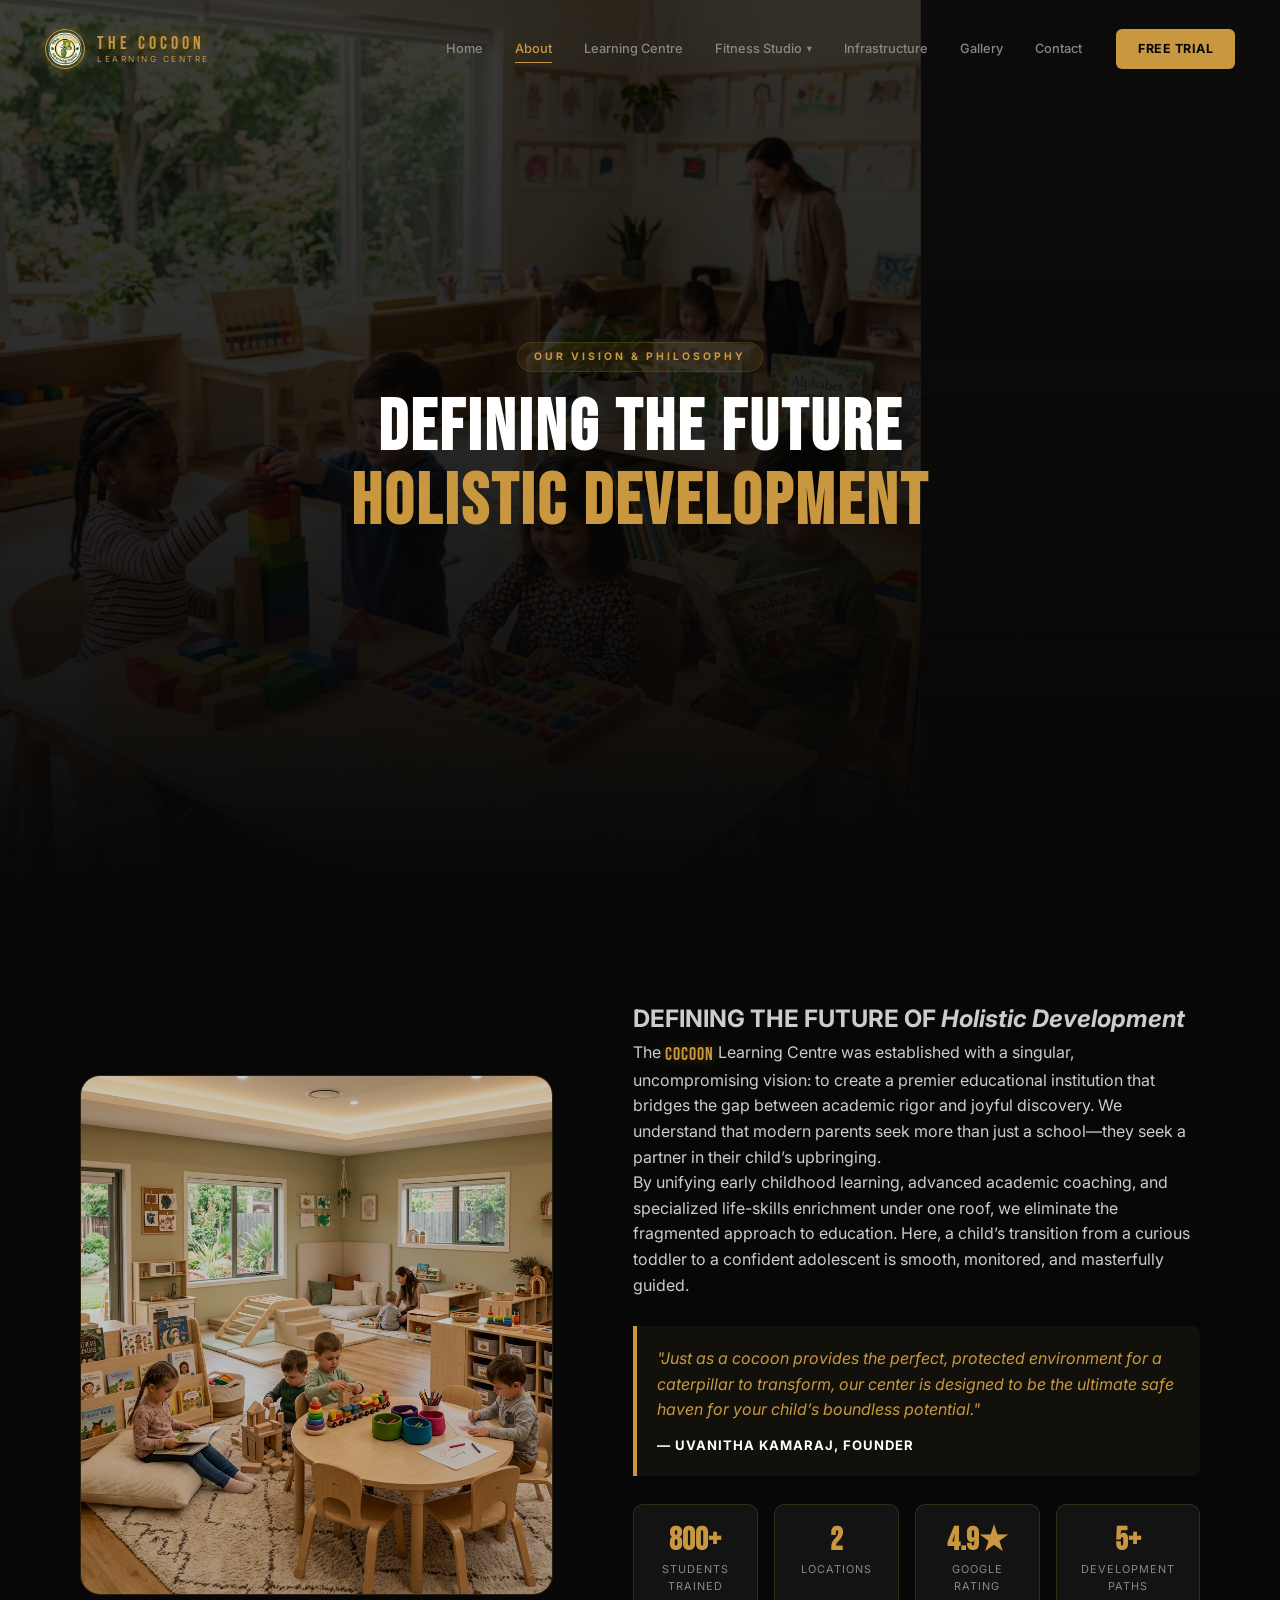
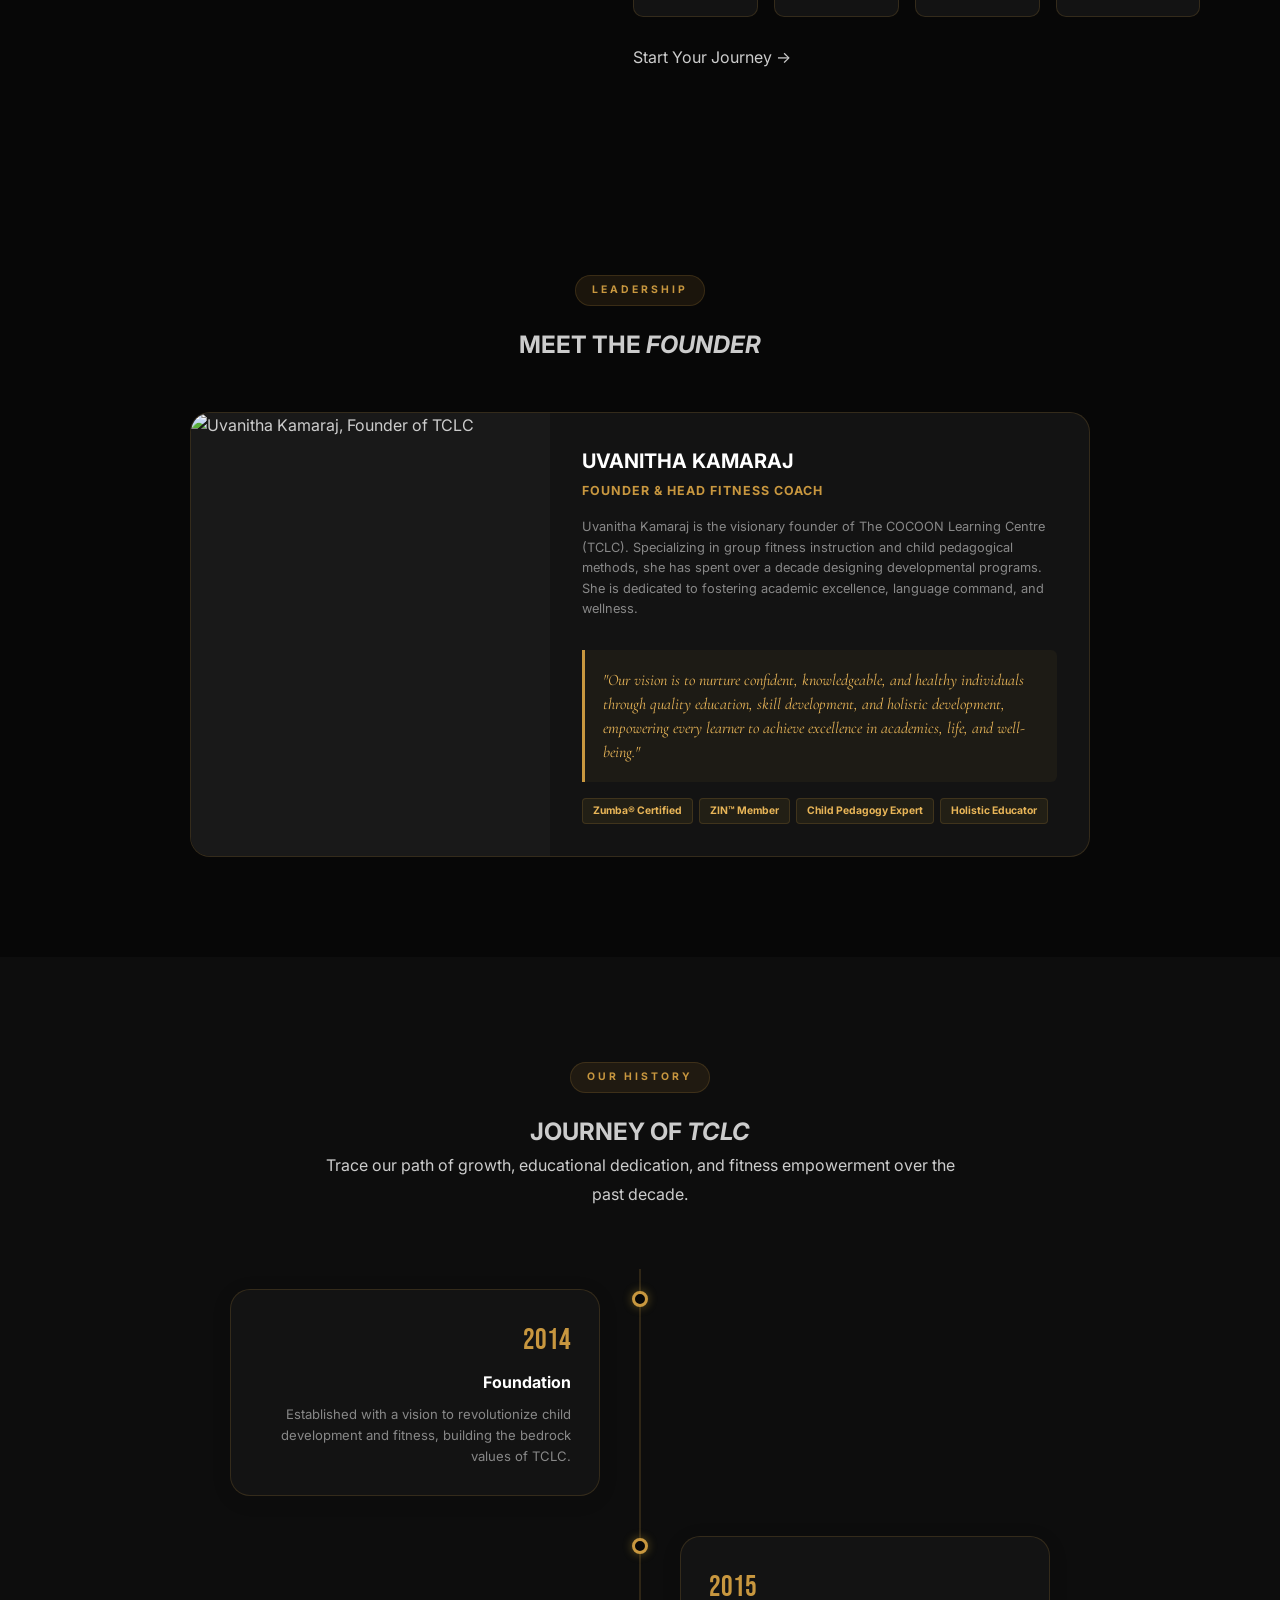
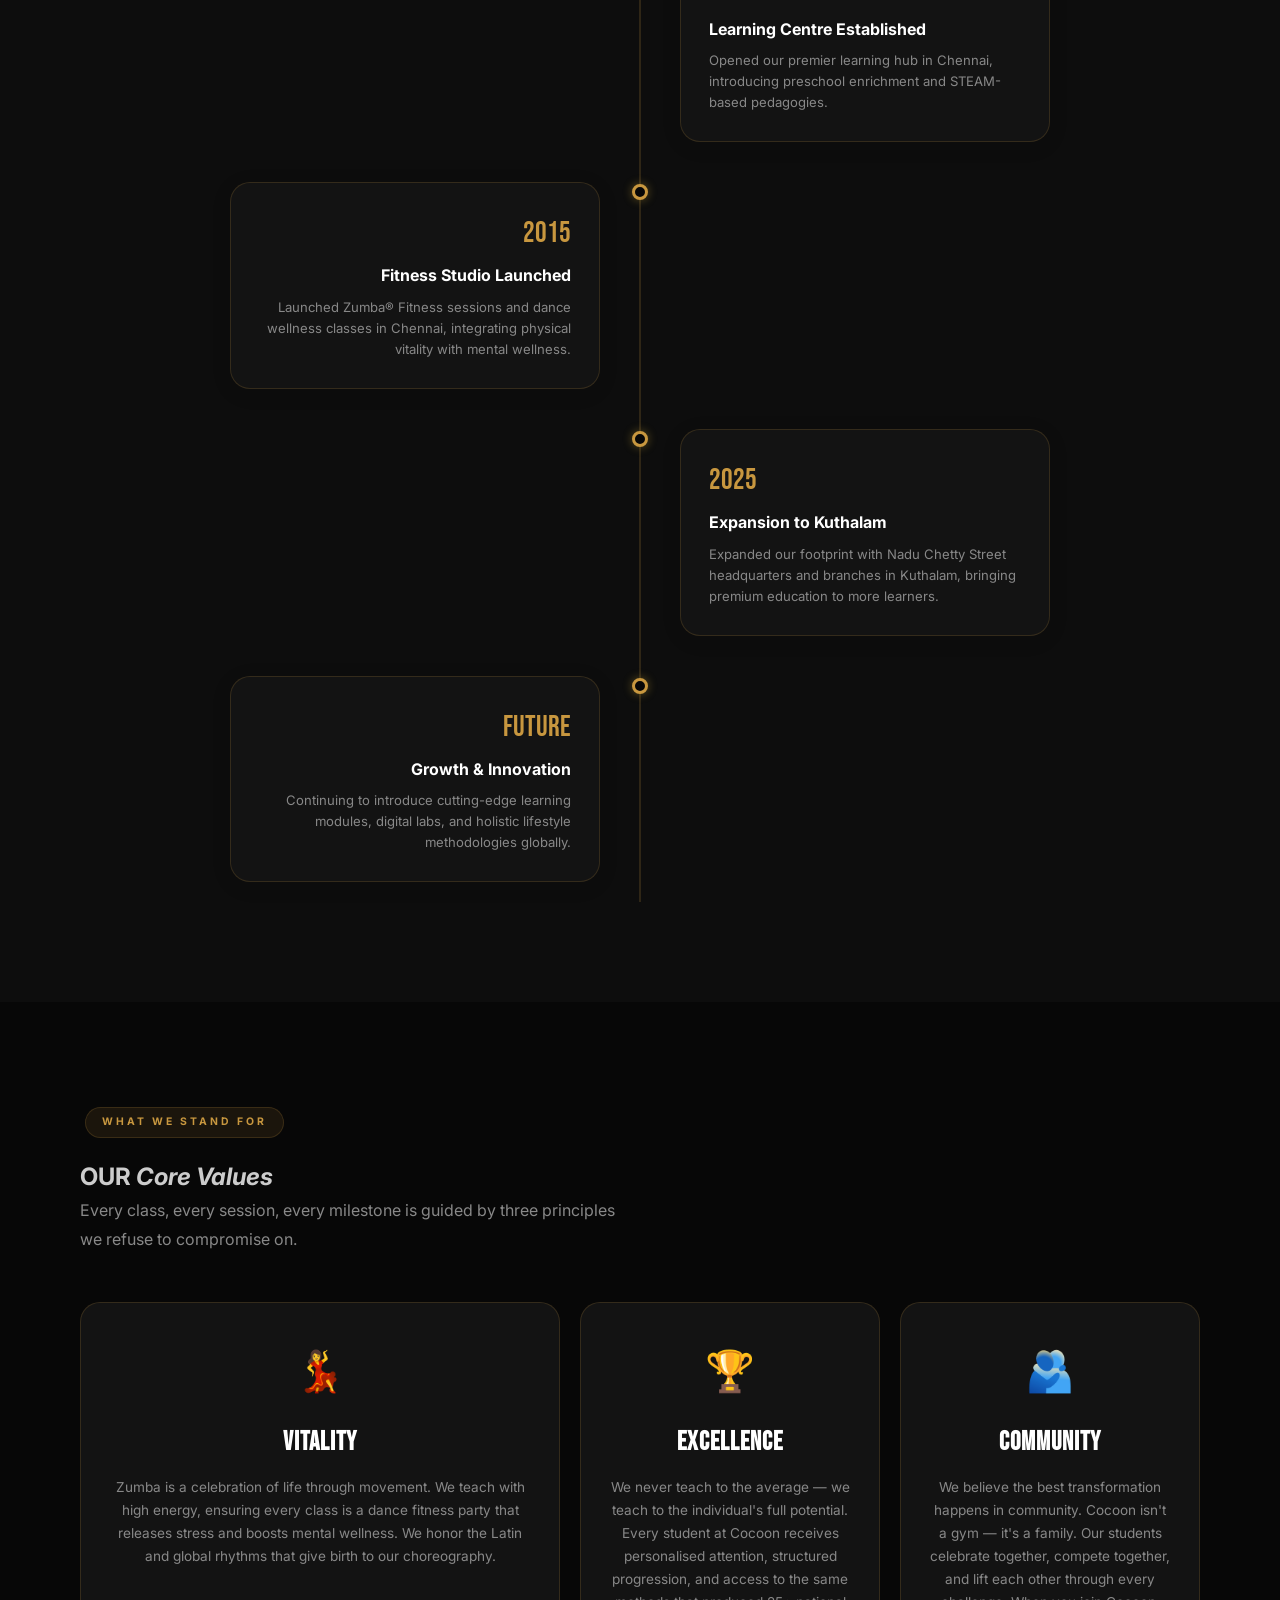
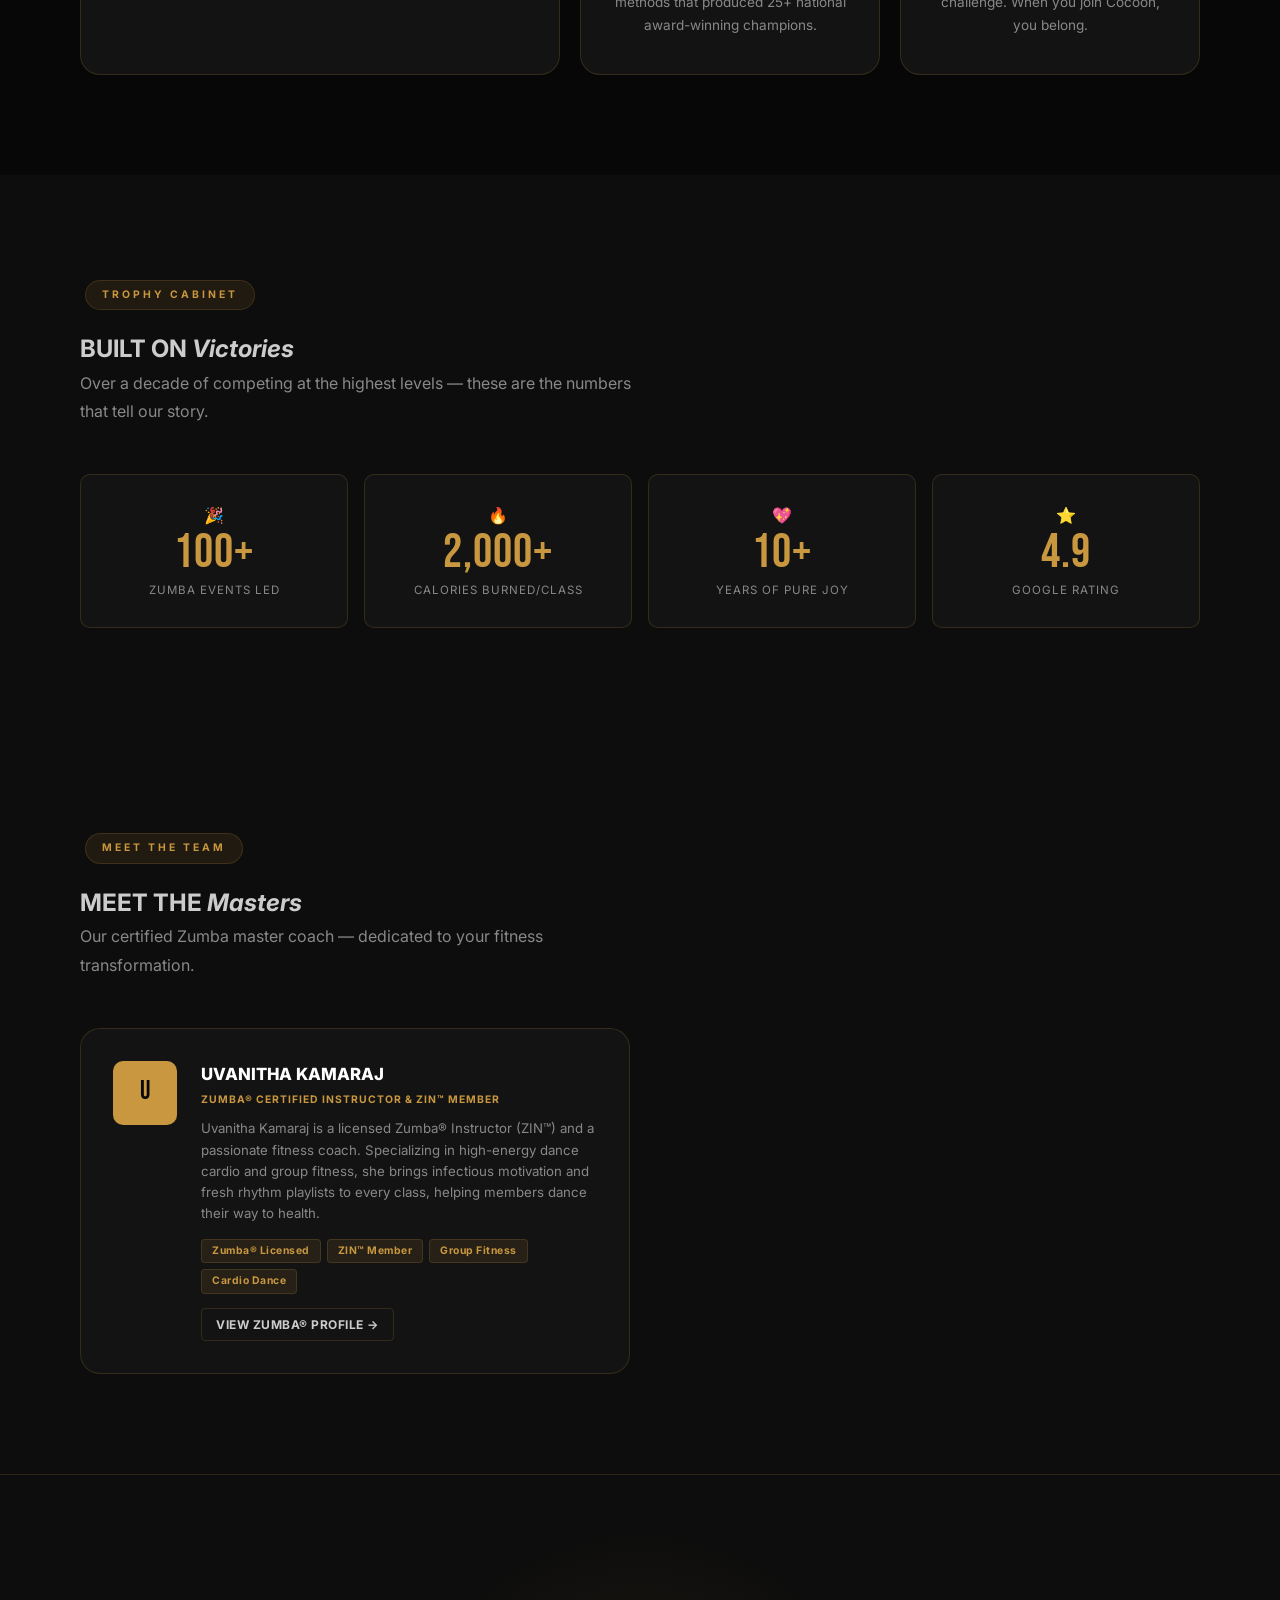
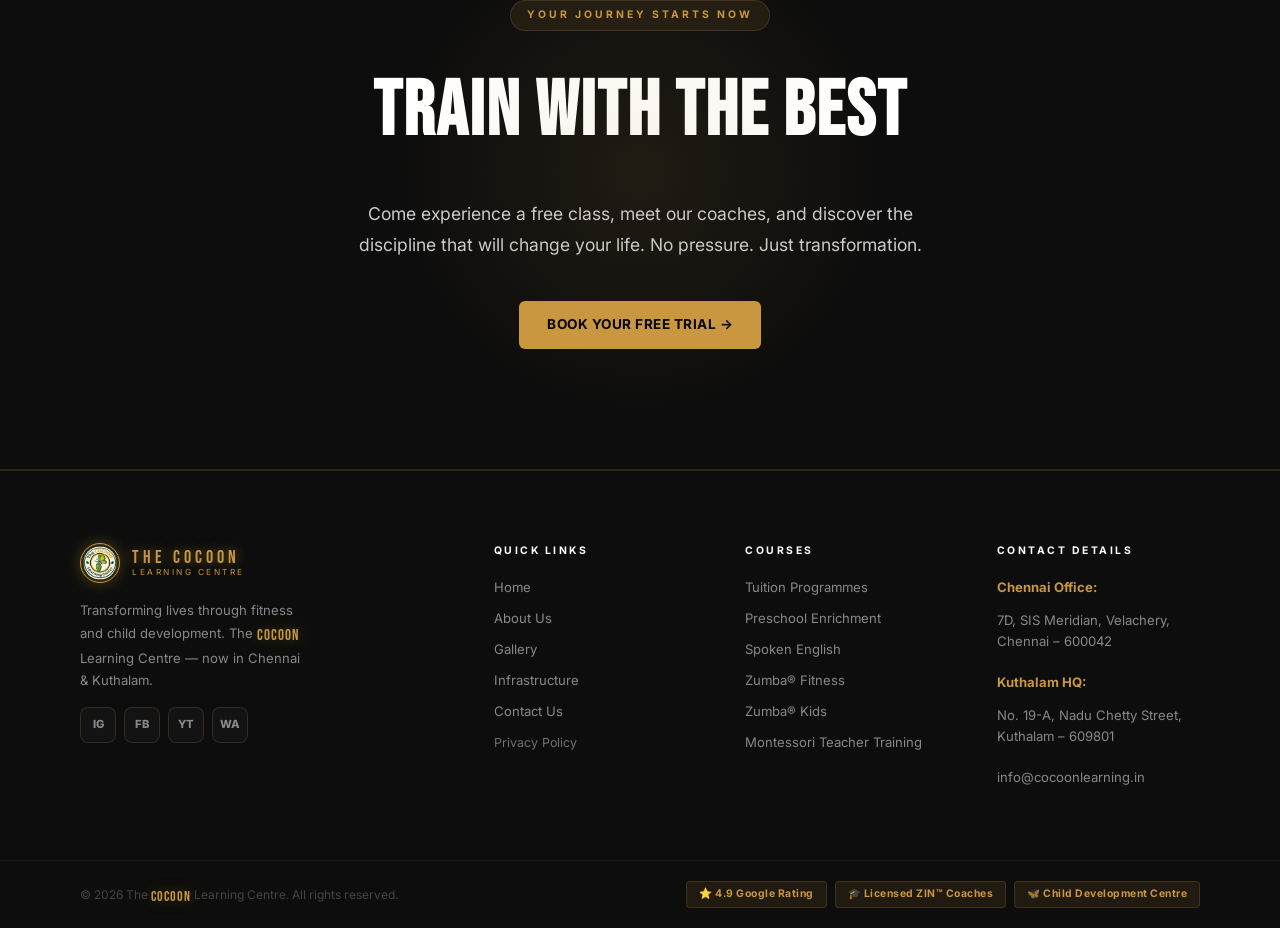
==== commit ef8f2df0: "Post-launch refinements: hero stats, why-choose, journey timeline, contact fixes - Replace fabricate" ====
--- a/about.html
+++ b/about.html
@@ -423,10 +423,27 @@
               <li>7D, SIS Meridian, Velachery, Chennai – 600042</li>
               <li style="color:var(--gold);font-weight:700;margin-top:10px;margin-bottom:2px;">Kuthalam HQ:</li>
               <li>No. 19-A, Nadu Chetty Street, Kuthalam – 609801</li>
-              <li style="margin-top:10px;"><a href="mailto:info@cocoonacademy.in">info@cocoonacademy.in</a></li>
-  <a href="#" class="back-to-top" id="backToTop" aria-label="Back to top">&uarr;</a>
-
-  <!-- SCRIPT -->
-  <script src="script.js"></script>
-</body>
-</html>
+              <li style="margin-top:10px;"><a href="mailto:info@cocoonlearning.in">info@cocoonlearning.in</a></li>
+            </ul>
+          </div>
+        </div>
+      </div>
+    </div>
+    <div class="footer-bottom">
+      <div class="wrap footer-bottom-inner">
+        <p>&copy; <span id="footer-year">2026</span> The <span class="cocoon-brand">Cocoon</span> Learning Centre. All rights reserved.</p>
+        <div class="footer-badges">
+          <span>⭐ 4.9 Google Rating</span>
+          <span>🎓 Licensed ZIN™ Coaches</span>
+          <span>🦋 Child Development Centre</span>
+        </div>
+      </div>
+    </div>
+  </footer>
+
+  <a href="#" class="back-to-top" id="backToTop" aria-label="Back to top">&uarr;</a>
+
+  <!-- SCRIPT -->
+  <script src="script.js"></script>
+</body>
+</html>
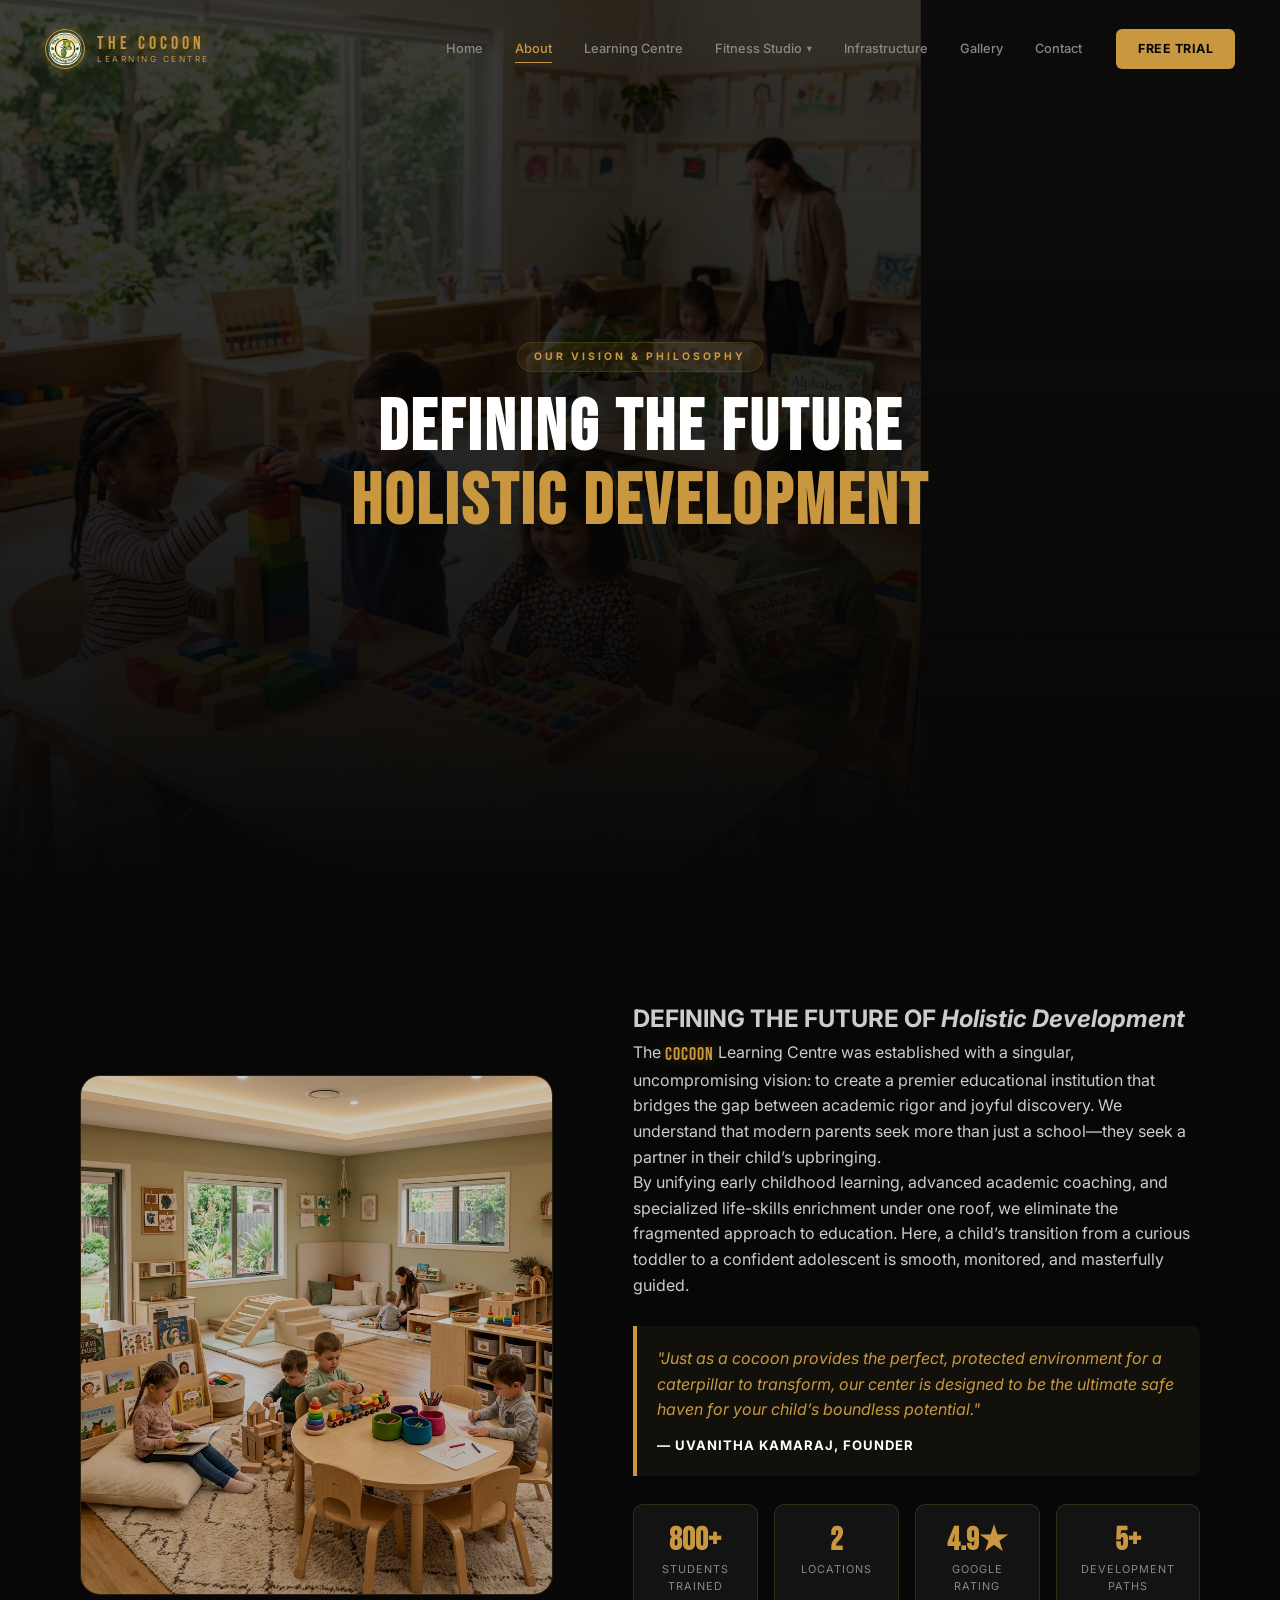
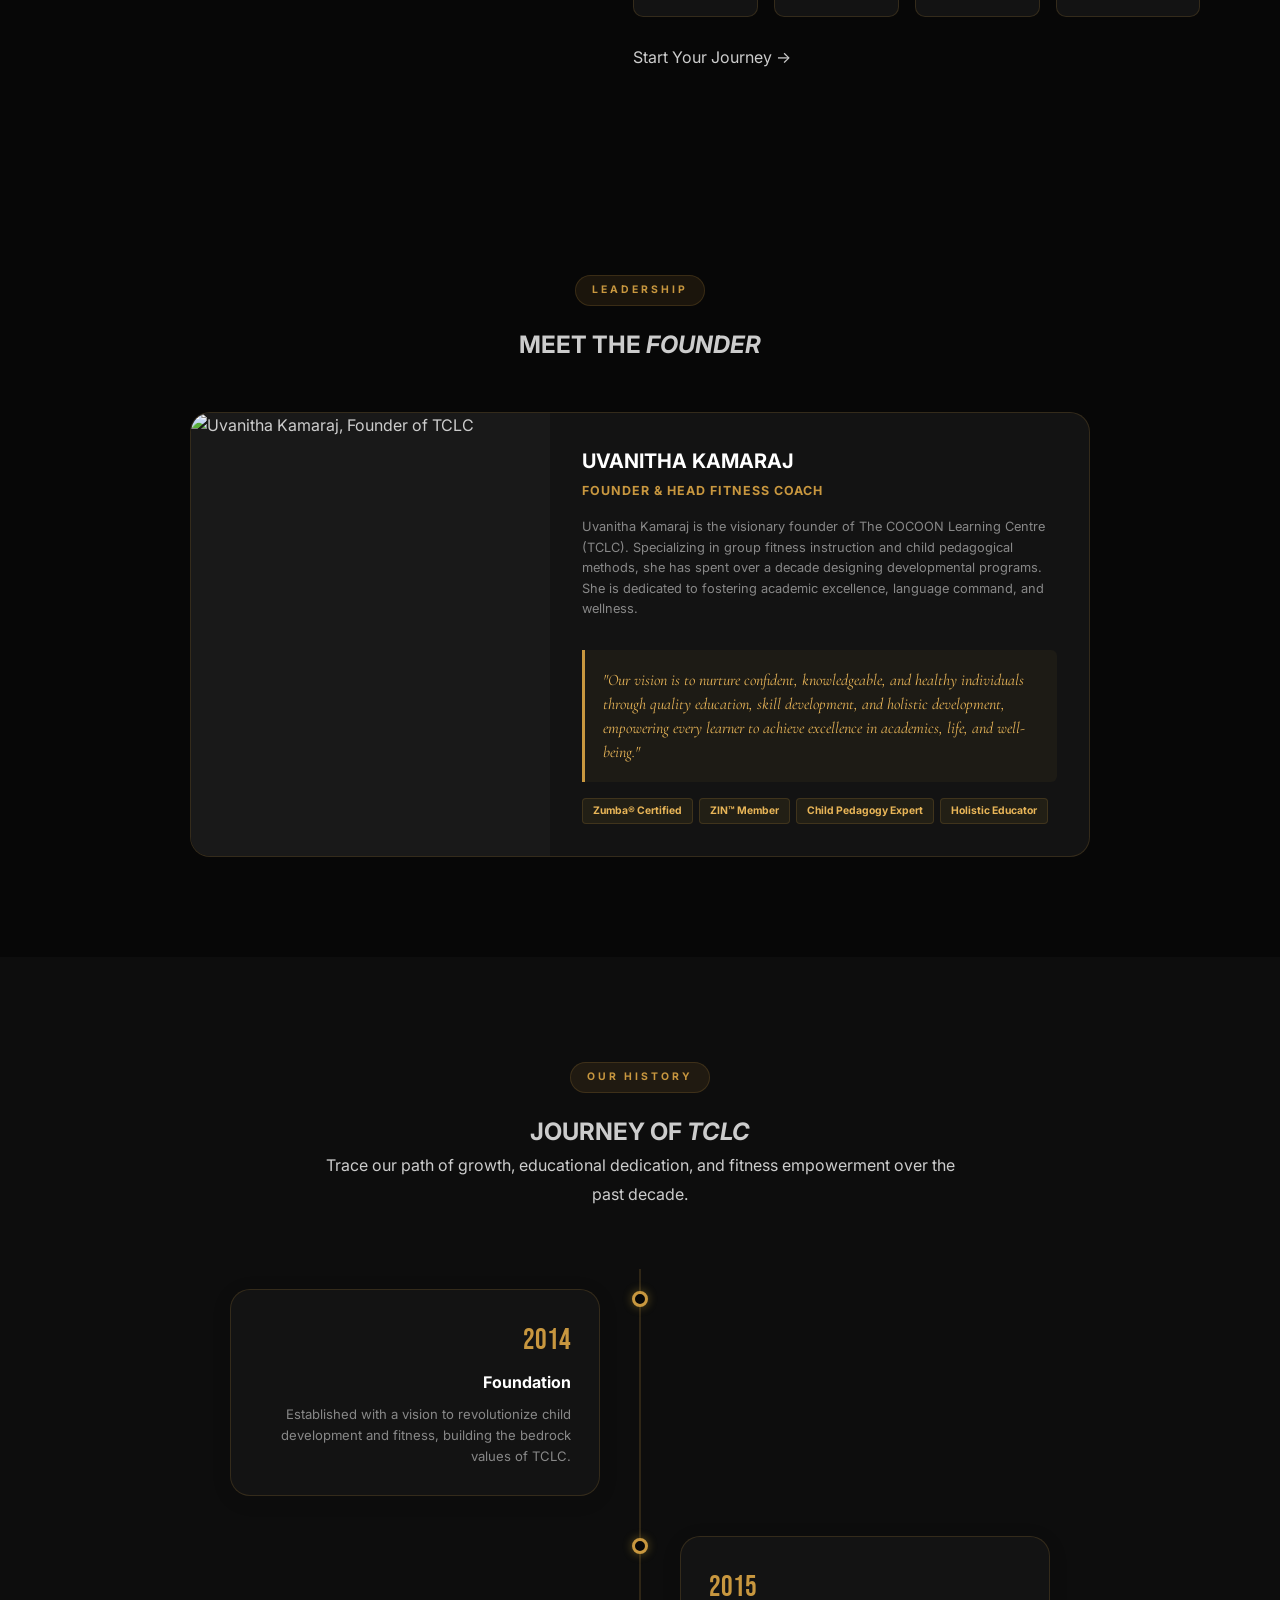
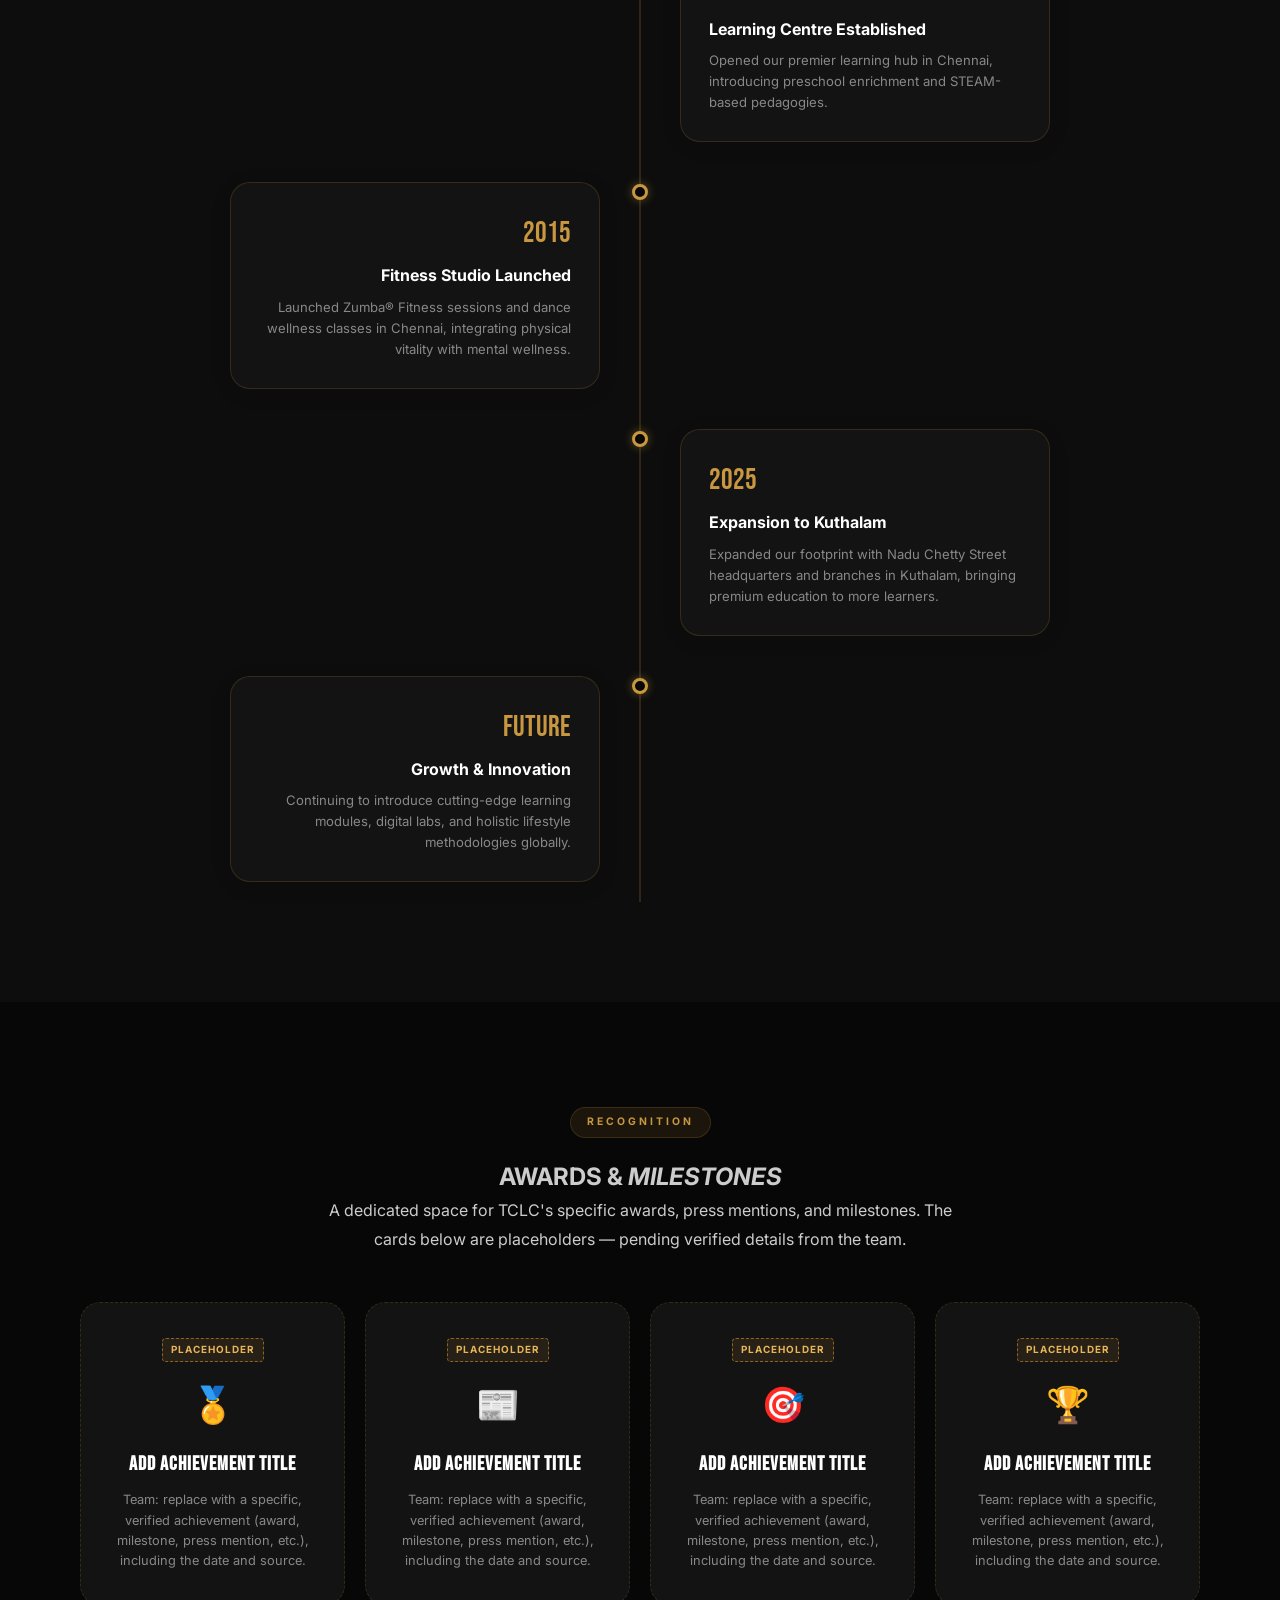
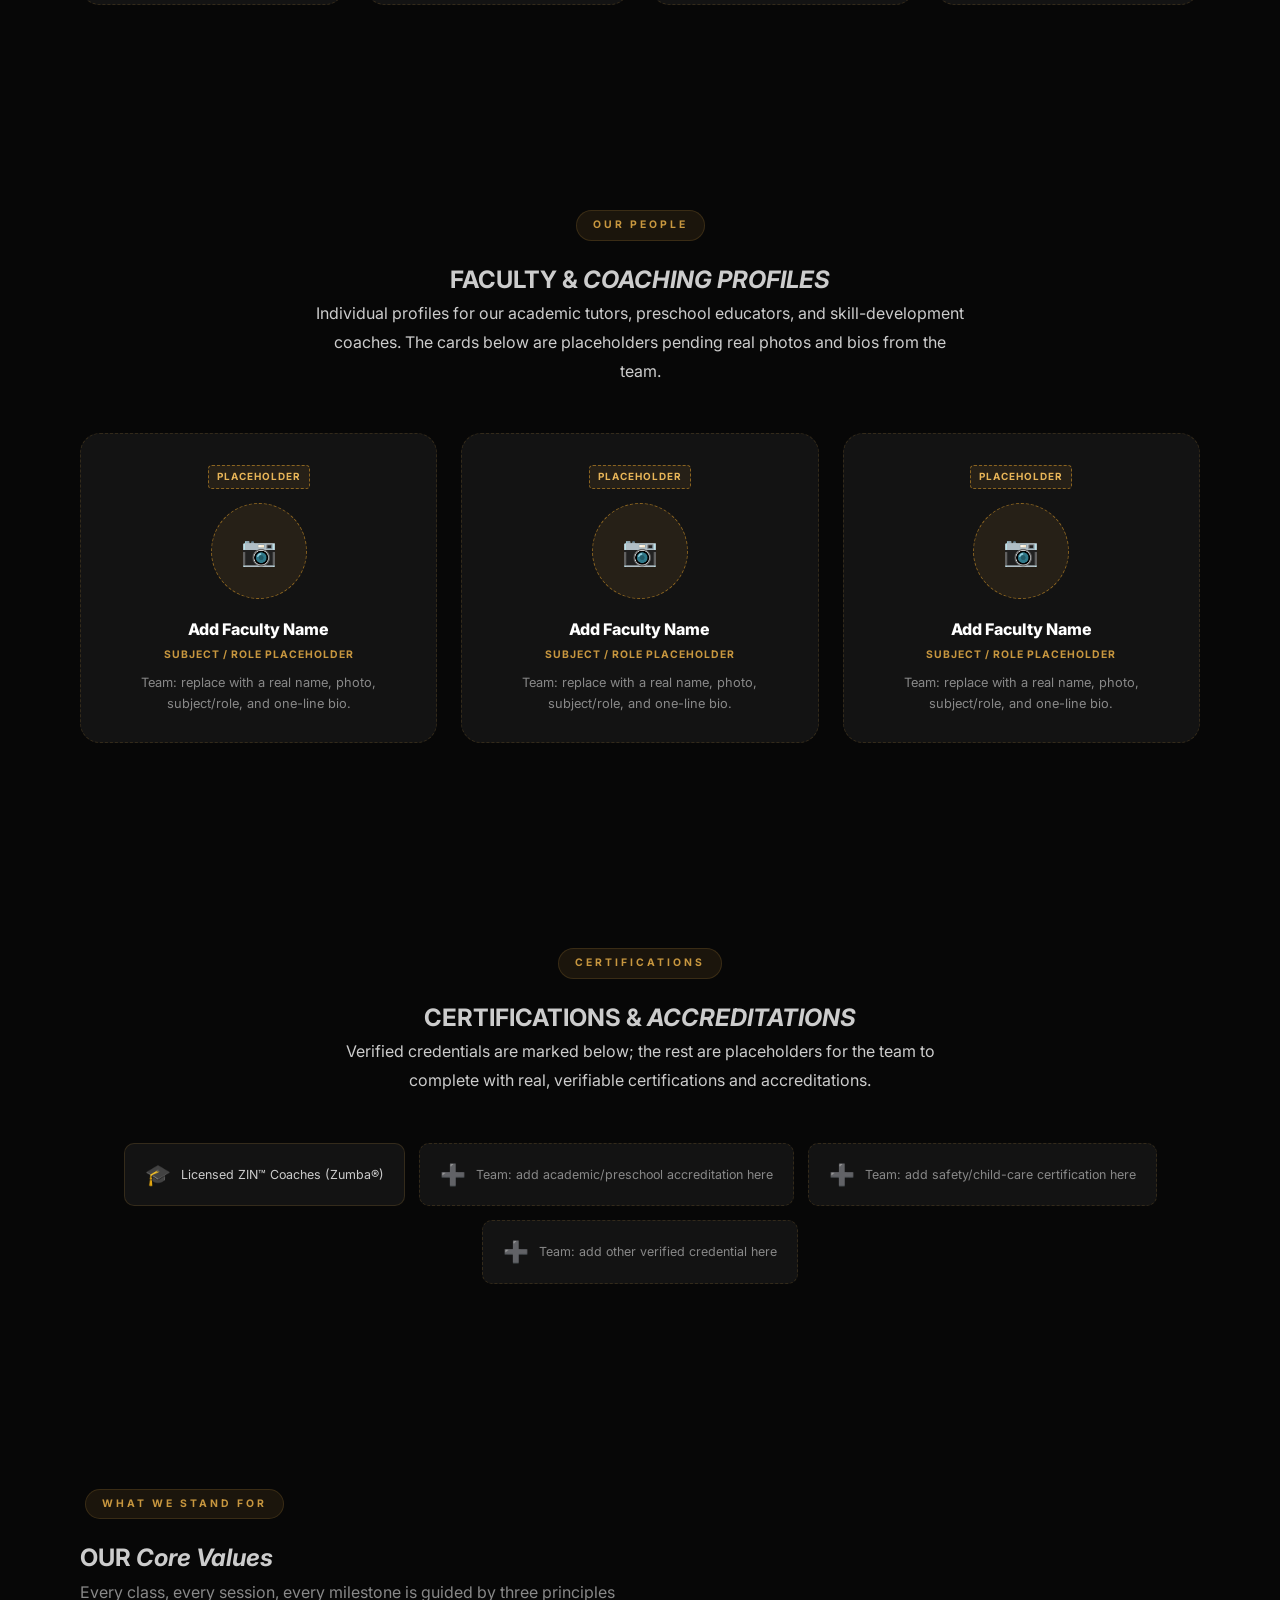
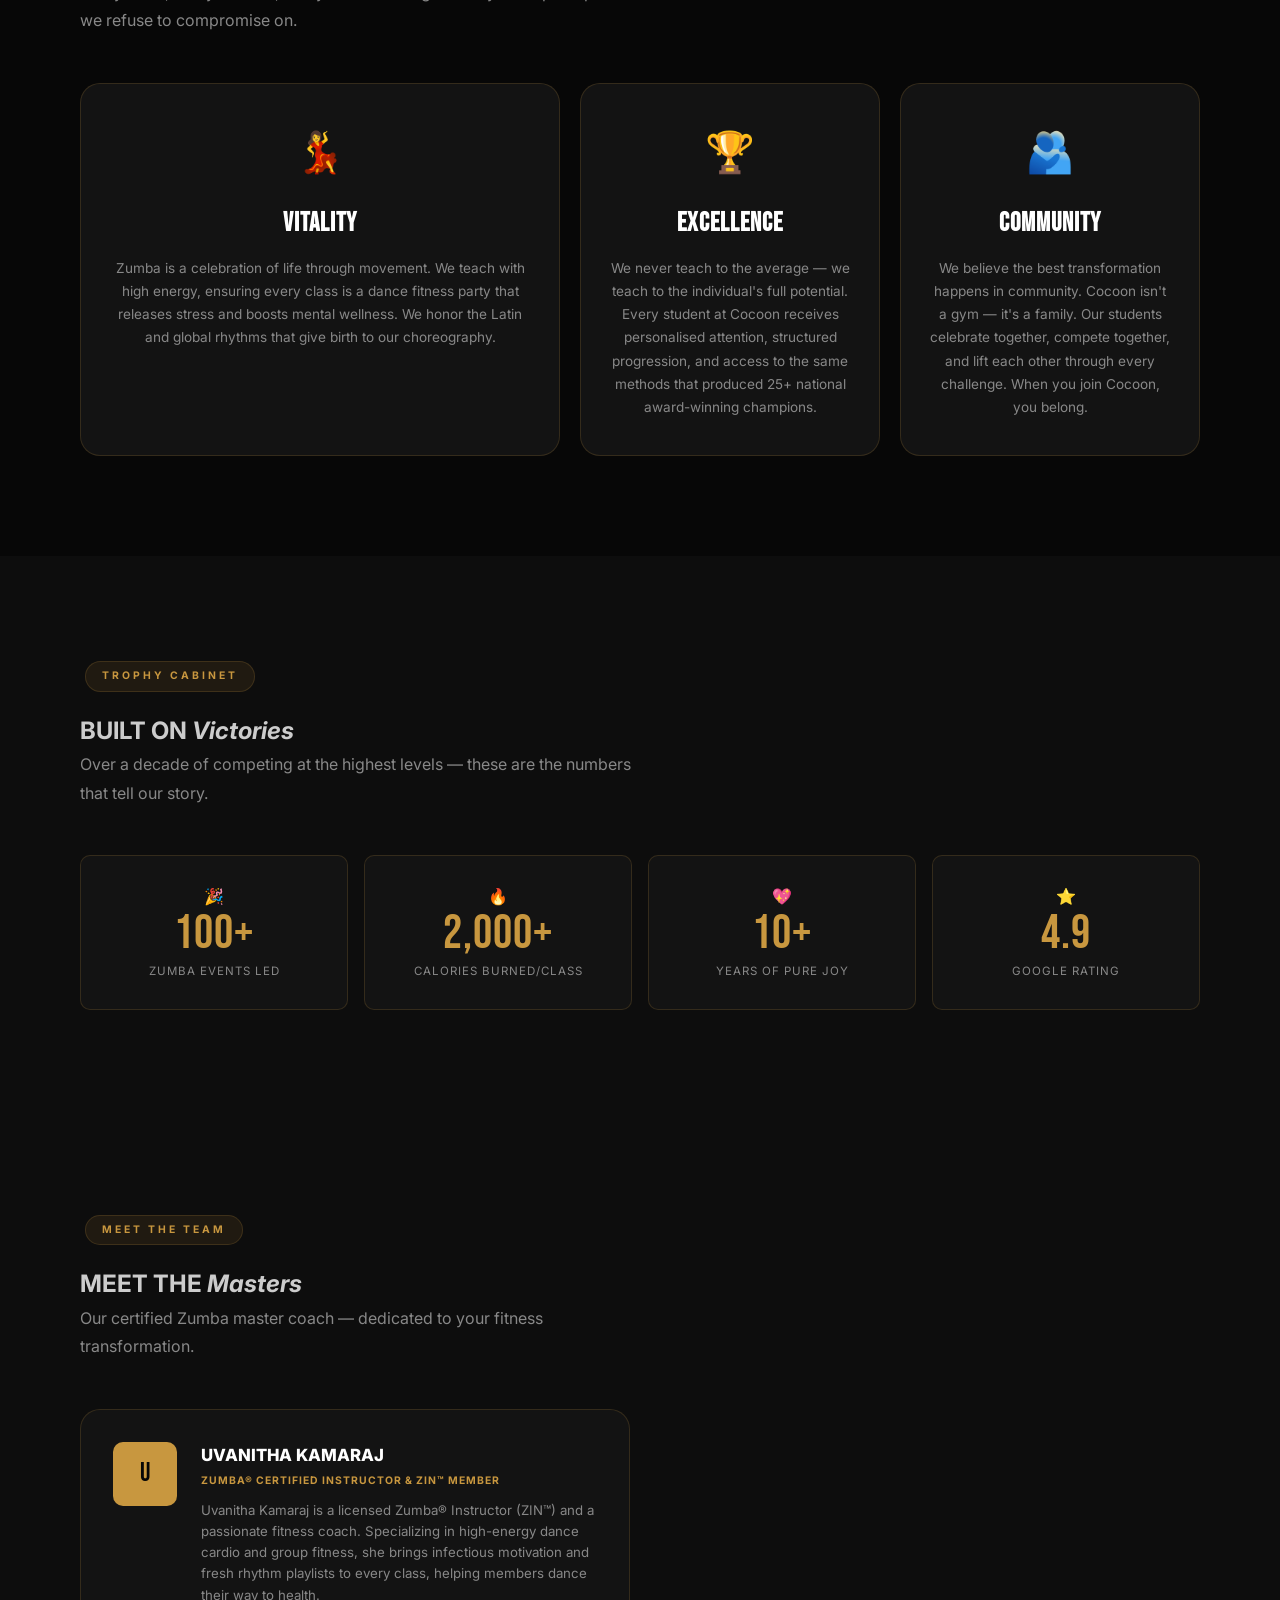
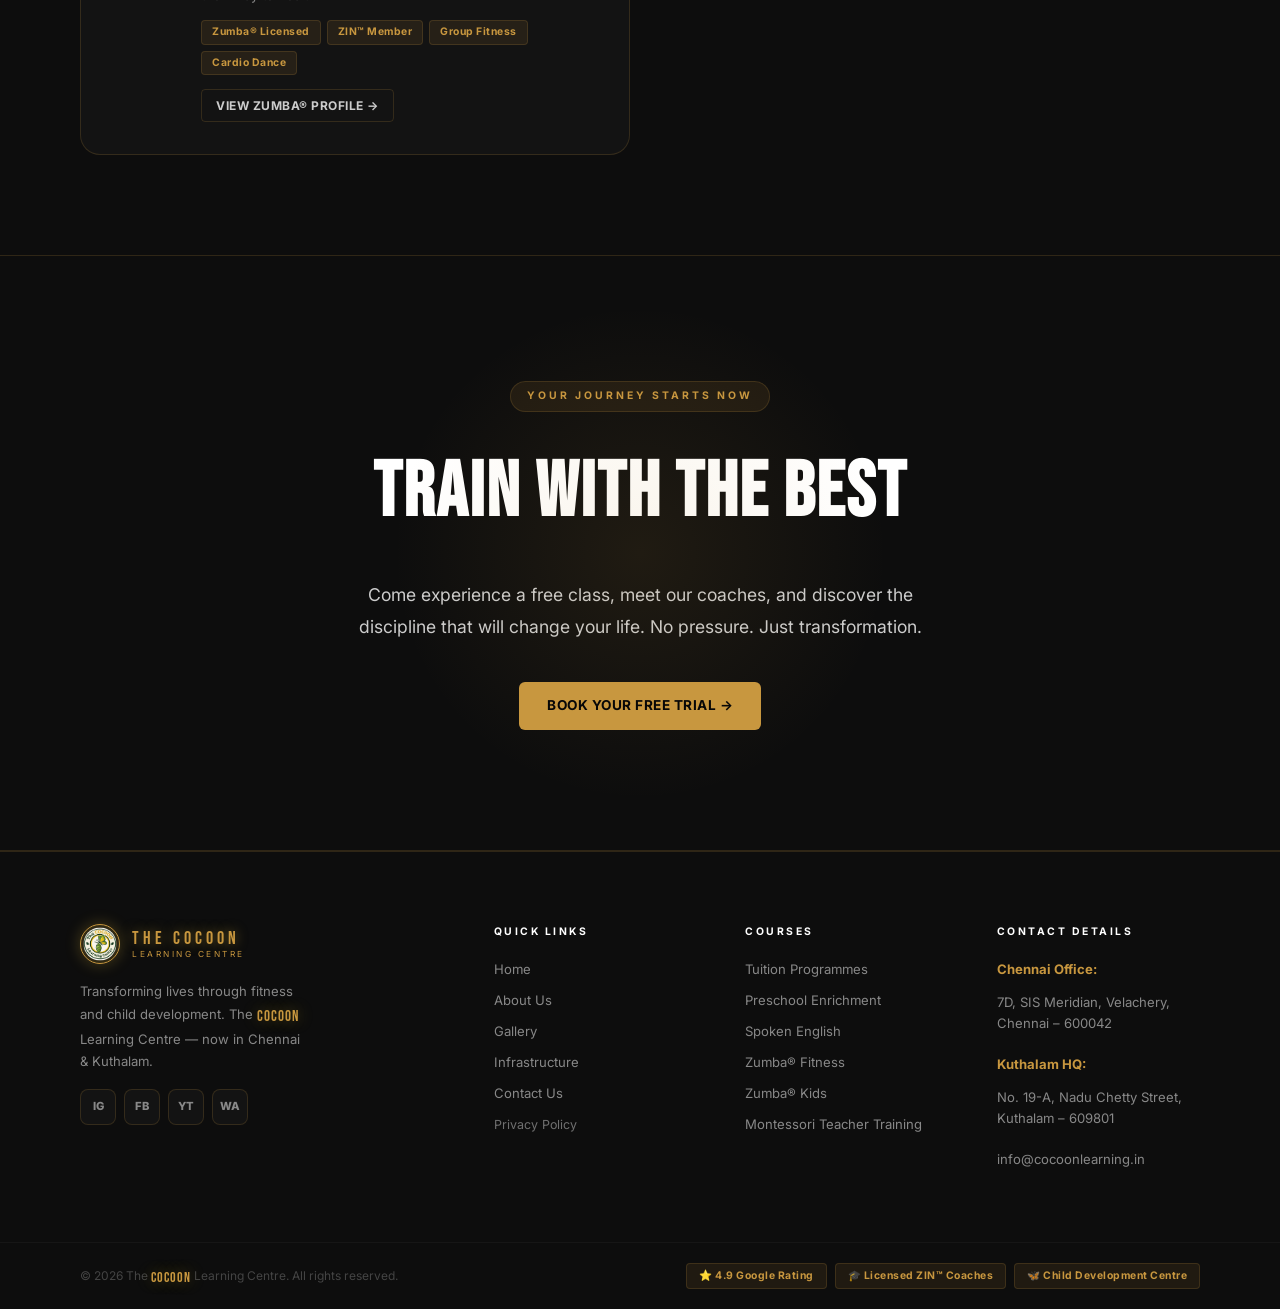
==== commit 11cd7be9: "Add trust & credibility placeholders, continue brand/contact audit - about.html: add Awards & Milest" ====
--- a/about.html
+++ b/about.html
@@ -26,6 +26,100 @@
       .tl-item:nth-child(odd) .tl-body,
       .tl-item:nth-child(even) .tl-body { text-align: left; }
       .tl-item:nth-child(odd) .tl-desc  { margin-left: 0; }
+    }
+
+    /* ---- New: Achievements / Faculty / Certifications placeholders ---- */
+    .placeholder-tag {
+      display: inline-block;
+      font-size: 0.62rem;
+      font-weight: 700;
+      letter-spacing: 1px;
+      text-transform: uppercase;
+      color: var(--gold2);
+      background: var(--goldt);
+      border: 1px dashed var(--gold3);
+      border-radius: 4px;
+      padding: 3px 8px;
+      margin-bottom: 14px;
+    }
+    .placeholder-card { border-style: dashed !important; }
+
+    .milestones-grid {
+      display: grid;
+      grid-template-columns: repeat(4, 1fr);
+      gap: 20px;
+    }
+    .milestone-card {
+      background: var(--bg3);
+      border: 1px dashed var(--goldb);
+      border-radius: var(--r2);
+      padding: 32px 24px;
+      text-align: center;
+      transition: border-color 0.35s, transform 0.35s var(--ease);
+    }
+    .milestone-card:hover { border-color: var(--gold3); transform: translateY(-6px); }
+    .milestone-icon { font-size: 2.2rem; display: block; margin-bottom: 16px; }
+    .milestone-card h3 { font-family: var(--ff-display); font-size: 1.25rem; letter-spacing: 1px; color: var(--white); margin-bottom: 10px; }
+    .milestone-card p { font-size: 0.8rem; color: var(--g2); line-height: 1.6; }
+
+    .faculty-grid {
+      display: grid;
+      grid-template-columns: repeat(3, 1fr);
+      gap: 24px;
+    }
+    .faculty-card {
+      background: var(--bg3);
+      border: 1px dashed var(--goldb);
+      border-radius: var(--r2);
+      padding: 28px 24px;
+      text-align: center;
+      transition: border-color 0.35s, transform 0.35s var(--ease);
+    }
+    .faculty-card:hover { border-color: var(--gold3); transform: translateY(-6px); }
+    .faculty-photo-placeholder {
+      width: 96px;
+      height: 96px;
+      margin: 0 auto 18px;
+      border-radius: 50%;
+      border: 1px dashed var(--gold3);
+      background: var(--goldt);
+      display: flex;
+      align-items: center;
+      justify-content: center;
+      font-size: 1.8rem;
+      color: var(--gold);
+    }
+    .faculty-card h4 { font-size: 1rem; font-weight: 800; color: var(--white); margin-bottom: 4px; }
+    .faculty-role { font-size: 0.65rem; font-weight: 700; color: var(--gold); text-transform: uppercase; letter-spacing: 1px; display: block; margin-bottom: 10px; }
+    .faculty-card p.faculty-bio { font-size: 0.8rem; color: var(--g2); line-height: 1.6; margin-bottom: 0; }
+
+    .cert-badge-row {
+      display: flex;
+      flex-wrap: wrap;
+      gap: 14px;
+      justify-content: center;
+    }
+    .cert-badge {
+      display: flex;
+      align-items: center;
+      gap: 10px;
+      background: var(--bg3);
+      border: 1px solid var(--goldb);
+      border-radius: var(--r);
+      padding: 14px 20px;
+      font-size: 0.78rem;
+      color: var(--g1);
+    }
+    .cert-badge.is-placeholder { border-style: dashed; color: var(--g2); }
+    .cert-badge-icon { font-size: 1.3rem; }
+
+    @media (max-width: 991px) {
+      .milestones-grid { grid-template-columns: repeat(2, 1fr); }
+      .faculty-grid { grid-template-columns: repeat(2, 1fr); }
+    }
+    @media (max-width: 600px) {
+      .milestones-grid { grid-template-columns: 1fr; }
+      .faculty-grid { grid-template-columns: 1fr; }
     }
   </style>
 </head>
@@ -259,6 +353,109 @@
     </div>
   </section>
 
+  <!-- ===================== ACHIEVEMENTS & MILESTONES (PLACEHOLDER — NEEDS REAL CONTENT) ===================== -->
+  <section class="section milestones-section" id="milestones" aria-label="Achievements and milestones">
+    <div class="wrap">
+      <div class="section-head text-center" data-reveal>
+        <div class="sec-tag">Recognition</div>
+        <h2>AWARDS &amp; <em>MILESTONES</em></h2>
+        <p class="sec-subtitle" style="margin:0 auto; max-width: 650px; color: var(--g1);">A dedicated space for TCLC's specific awards, press mentions, and milestones. The cards below are placeholders — pending verified details from the team.</p>
+      </div>
+
+      <div class="milestones-grid">
+        <div class="milestone-card placeholder-card" data-reveal data-reveal-delay="1">
+          <span class="placeholder-tag">Placeholder</span>
+          <span class="milestone-icon" aria-hidden="true">🏅</span>
+          <h3>Add Achievement Title</h3>
+          <p>Team: replace with a specific, verified achievement (award, milestone, press mention, etc.), including the date and source.</p>
+        </div>
+        <div class="milestone-card placeholder-card" data-reveal data-reveal-delay="2">
+          <span class="placeholder-tag">Placeholder</span>
+          <span class="milestone-icon" aria-hidden="true">📰</span>
+          <h3>Add Achievement Title</h3>
+          <p>Team: replace with a specific, verified achievement (award, milestone, press mention, etc.), including the date and source.</p>
+        </div>
+        <div class="milestone-card placeholder-card" data-reveal data-reveal-delay="3">
+          <span class="placeholder-tag">Placeholder</span>
+          <span class="milestone-icon" aria-hidden="true">🎯</span>
+          <h3>Add Achievement Title</h3>
+          <p>Team: replace with a specific, verified achievement (award, milestone, press mention, etc.), including the date and source.</p>
+        </div>
+        <div class="milestone-card placeholder-card" data-reveal data-reveal-delay="4">
+          <span class="placeholder-tag">Placeholder</span>
+          <span class="milestone-icon" aria-hidden="true">🏆</span>
+          <h3>Add Achievement Title</h3>
+          <p>Team: replace with a specific, verified achievement (award, milestone, press mention, etc.), including the date and source.</p>
+        </div>
+      </div>
+    </div>
+  </section><!-- /milestones -->
+
+  <!-- ===================== FACULTY PROFILES (PLACEHOLDER — NEEDS REAL CONTENT) ===================== -->
+  <section class="section faculty-section" id="faculty" aria-label="Faculty and coaching profiles">
+    <div class="wrap">
+      <div class="section-head text-center" data-reveal>
+        <div class="sec-tag">Our People</div>
+        <h2>FACULTY &amp; <em>COACHING PROFILES</em></h2>
+        <p class="sec-subtitle" style="margin:0 auto; max-width: 650px; color: var(--g1);">Individual profiles for our academic tutors, preschool educators, and skill-development coaches. The cards below are placeholders pending real photos and bios from the team.</p>
+      </div>
+
+      <div class="faculty-grid">
+        <div class="faculty-card placeholder-card" data-reveal data-reveal-delay="1">
+          <span class="placeholder-tag">Placeholder</span>
+          <div class="faculty-photo-placeholder" aria-hidden="true">📷</div>
+          <h4>Add Faculty Name</h4>
+          <span class="faculty-role">Subject / Role Placeholder</span>
+          <p class="faculty-bio">Team: replace with a real name, photo, subject/role, and one-line bio.</p>
+        </div>
+        <div class="faculty-card placeholder-card" data-reveal data-reveal-delay="2">
+          <span class="placeholder-tag">Placeholder</span>
+          <div class="faculty-photo-placeholder" aria-hidden="true">📷</div>
+          <h4>Add Faculty Name</h4>
+          <span class="faculty-role">Subject / Role Placeholder</span>
+          <p class="faculty-bio">Team: replace with a real name, photo, subject/role, and one-line bio.</p>
+        </div>
+        <div class="faculty-card placeholder-card" data-reveal data-reveal-delay="3">
+          <span class="placeholder-tag">Placeholder</span>
+          <div class="faculty-photo-placeholder" aria-hidden="true">📷</div>
+          <h4>Add Faculty Name</h4>
+          <span class="faculty-role">Subject / Role Placeholder</span>
+          <p class="faculty-bio">Team: replace with a real name, photo, subject/role, and one-line bio.</p>
+        </div>
+      </div>
+    </div>
+  </section><!-- /faculty -->
+
+  <!-- ===================== CERTIFICATIONS & ACCREDITATIONS ===================== -->
+  <section class="section certifications-section" id="certifications" aria-label="Certifications and accreditations">
+    <div class="wrap">
+      <div class="section-head text-center" data-reveal>
+        <div class="sec-tag">Certifications</div>
+        <h2>CERTIFICATIONS &amp; <em>ACCREDITATIONS</em></h2>
+        <p class="sec-subtitle" style="margin:0 auto; max-width: 650px; color: var(--g1);">Verified credentials are marked below; the rest are placeholders for the team to complete with real, verifiable certifications and accreditations.</p>
+      </div>
+
+      <div class="cert-badge-row" data-reveal>
+        <div class="cert-badge">
+          <span class="cert-badge-icon" aria-hidden="true">🎓</span>
+          <span>Licensed ZIN&trade; Coaches (Zumba&reg;)</span>
+        </div>
+        <div class="cert-badge is-placeholder">
+          <span class="cert-badge-icon" aria-hidden="true">➕</span>
+          <span>Team: add academic/preschool accreditation here</span>
+        </div>
+        <div class="cert-badge is-placeholder">
+          <span class="cert-badge-icon" aria-hidden="true">➕</span>
+          <span>Team: add safety/child-care certification here</span>
+        </div>
+        <div class="cert-badge is-placeholder">
+          <span class="cert-badge-icon" aria-hidden="true">➕</span>
+          <span>Team: add other verified credential here</span>
+        </div>
+      </div>
+    </div>
+  </section><!-- /certifications -->
+
   <!-- ===================== VALUES ======================= -->
   <section class="values-section" aria-label="Our values">
     <div class="wrap">
